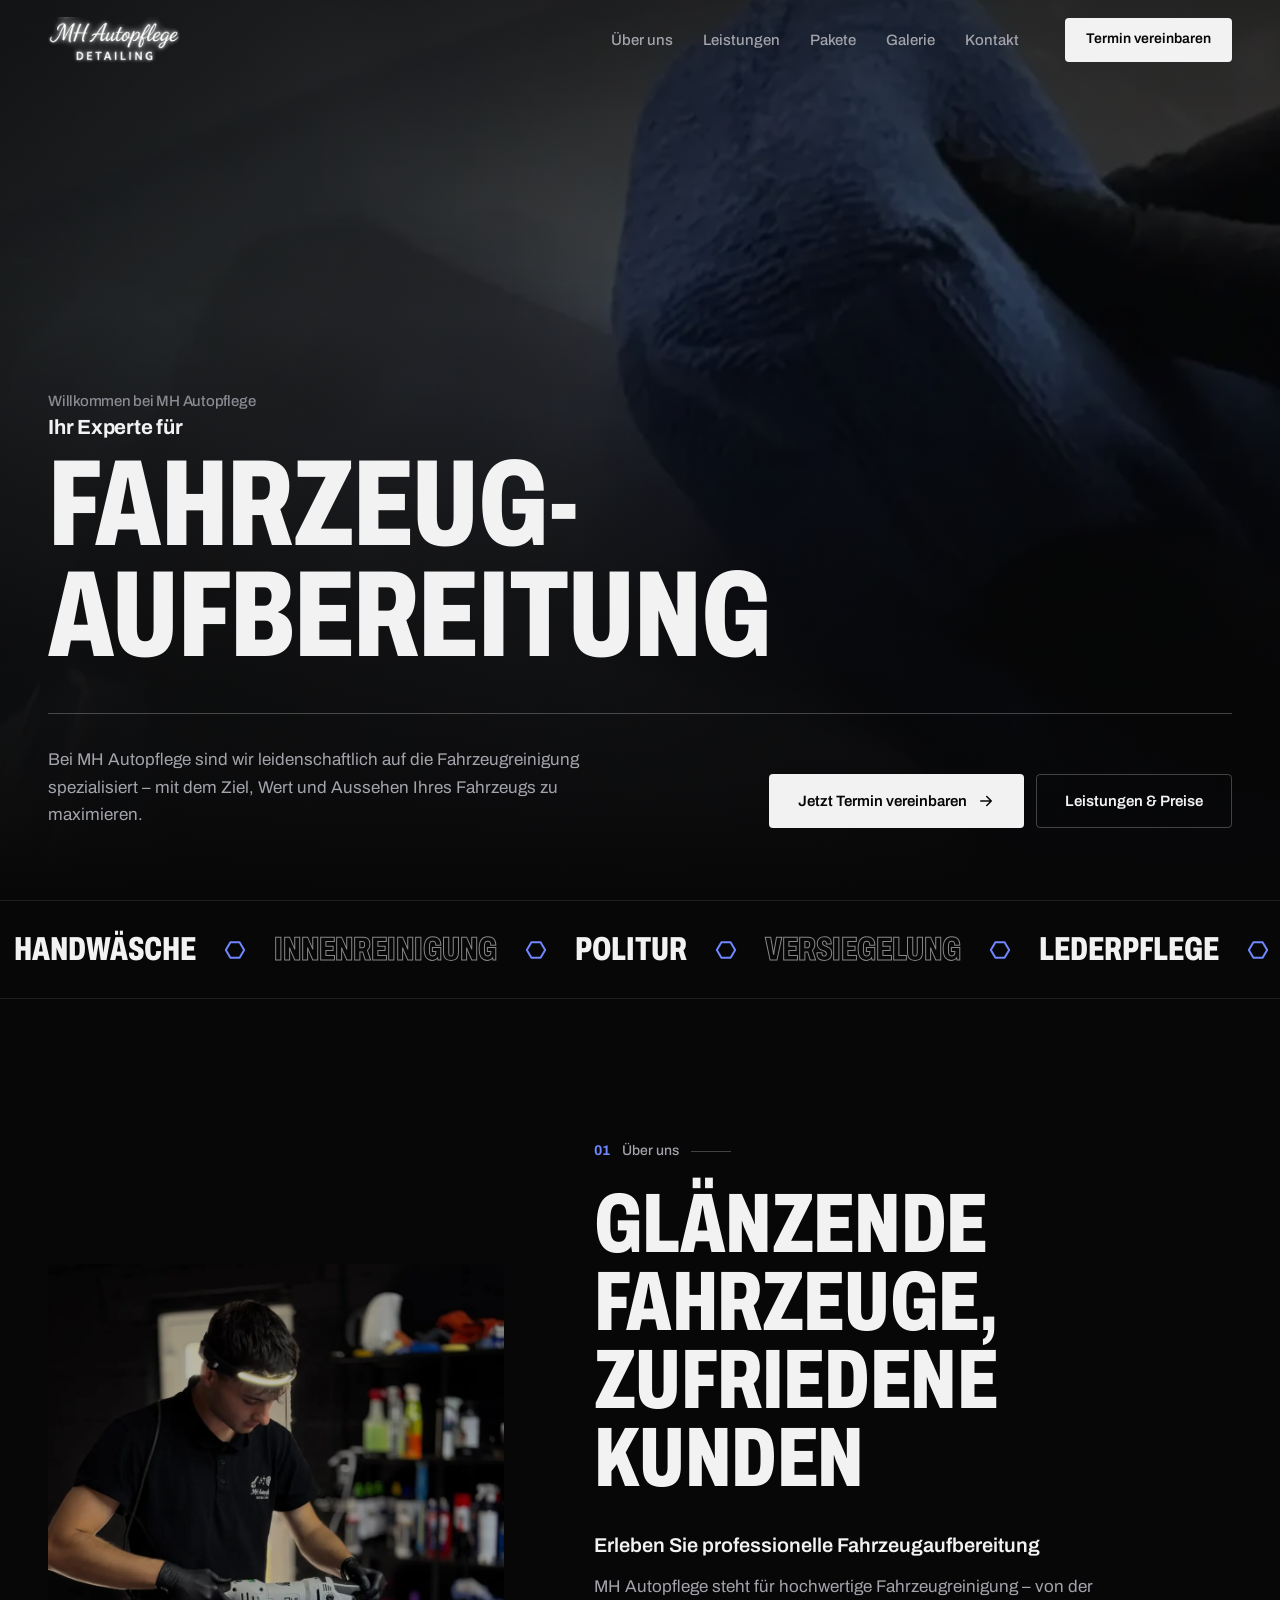
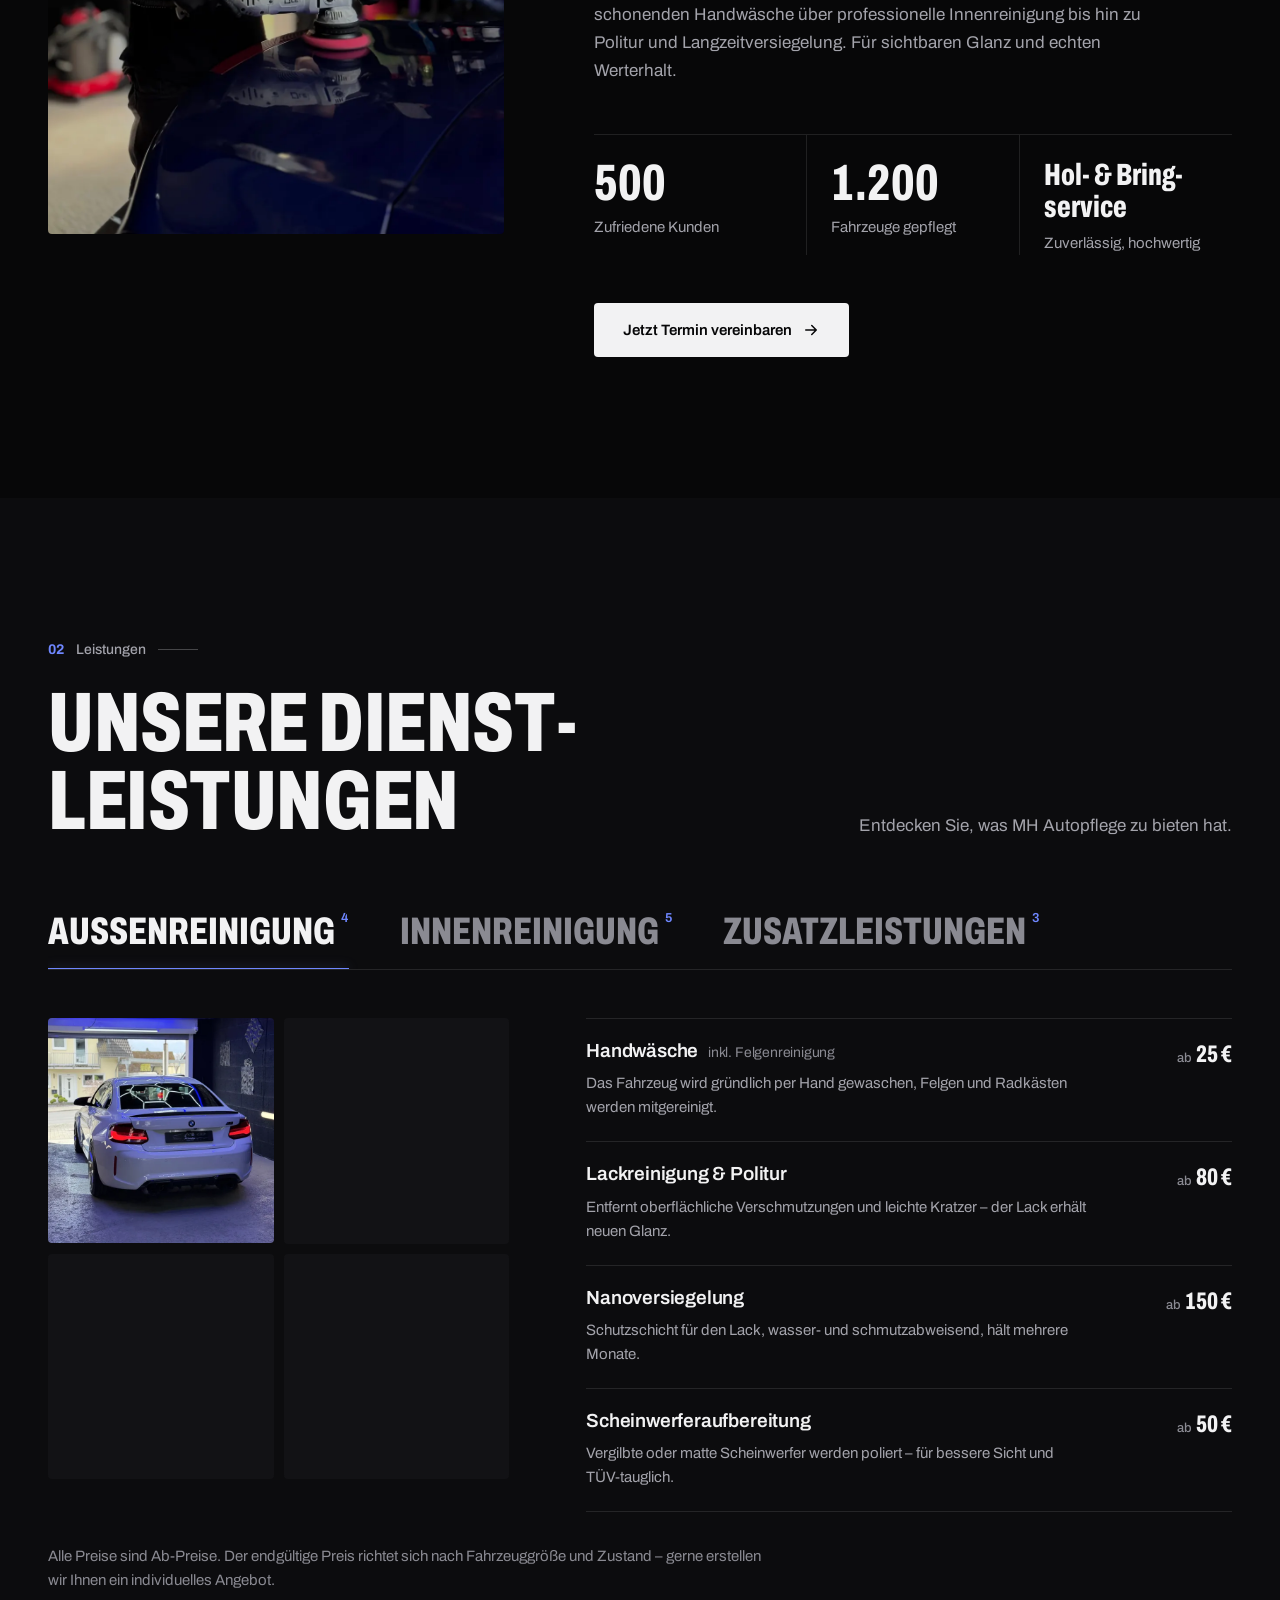
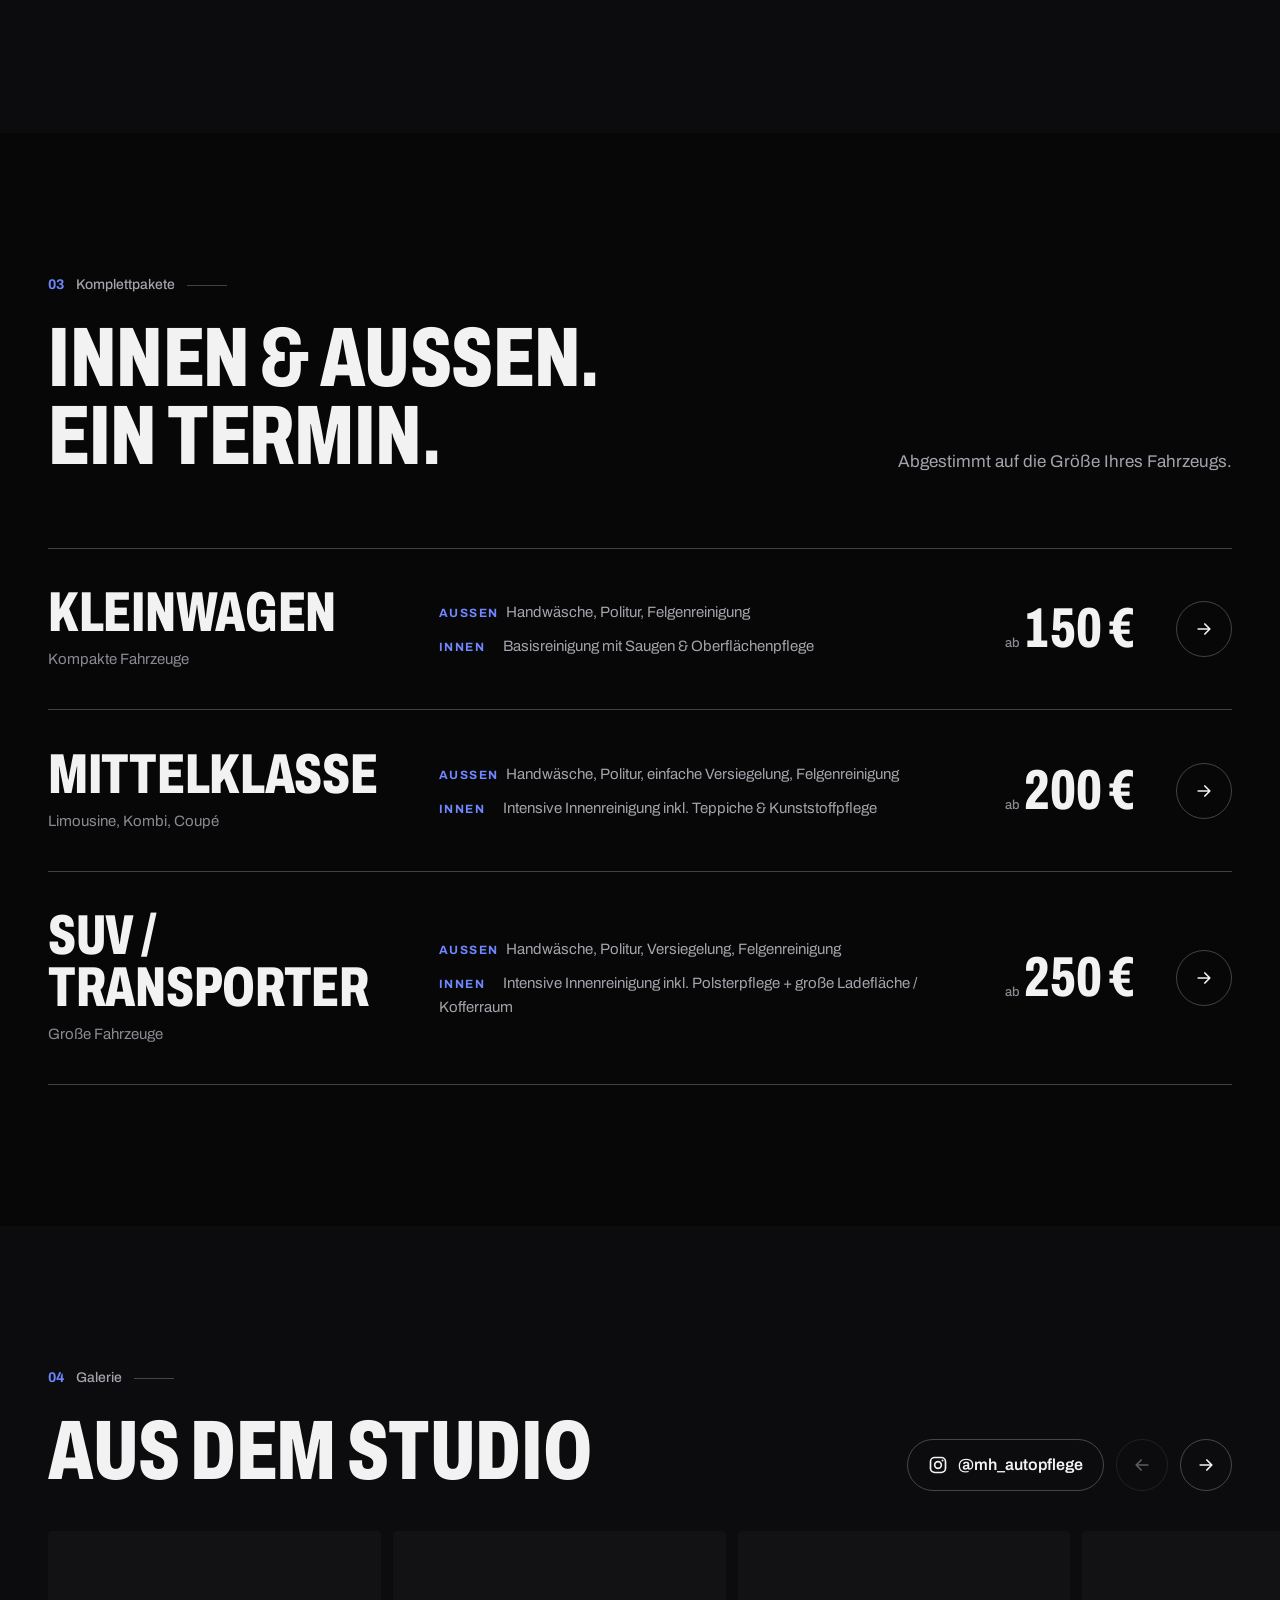
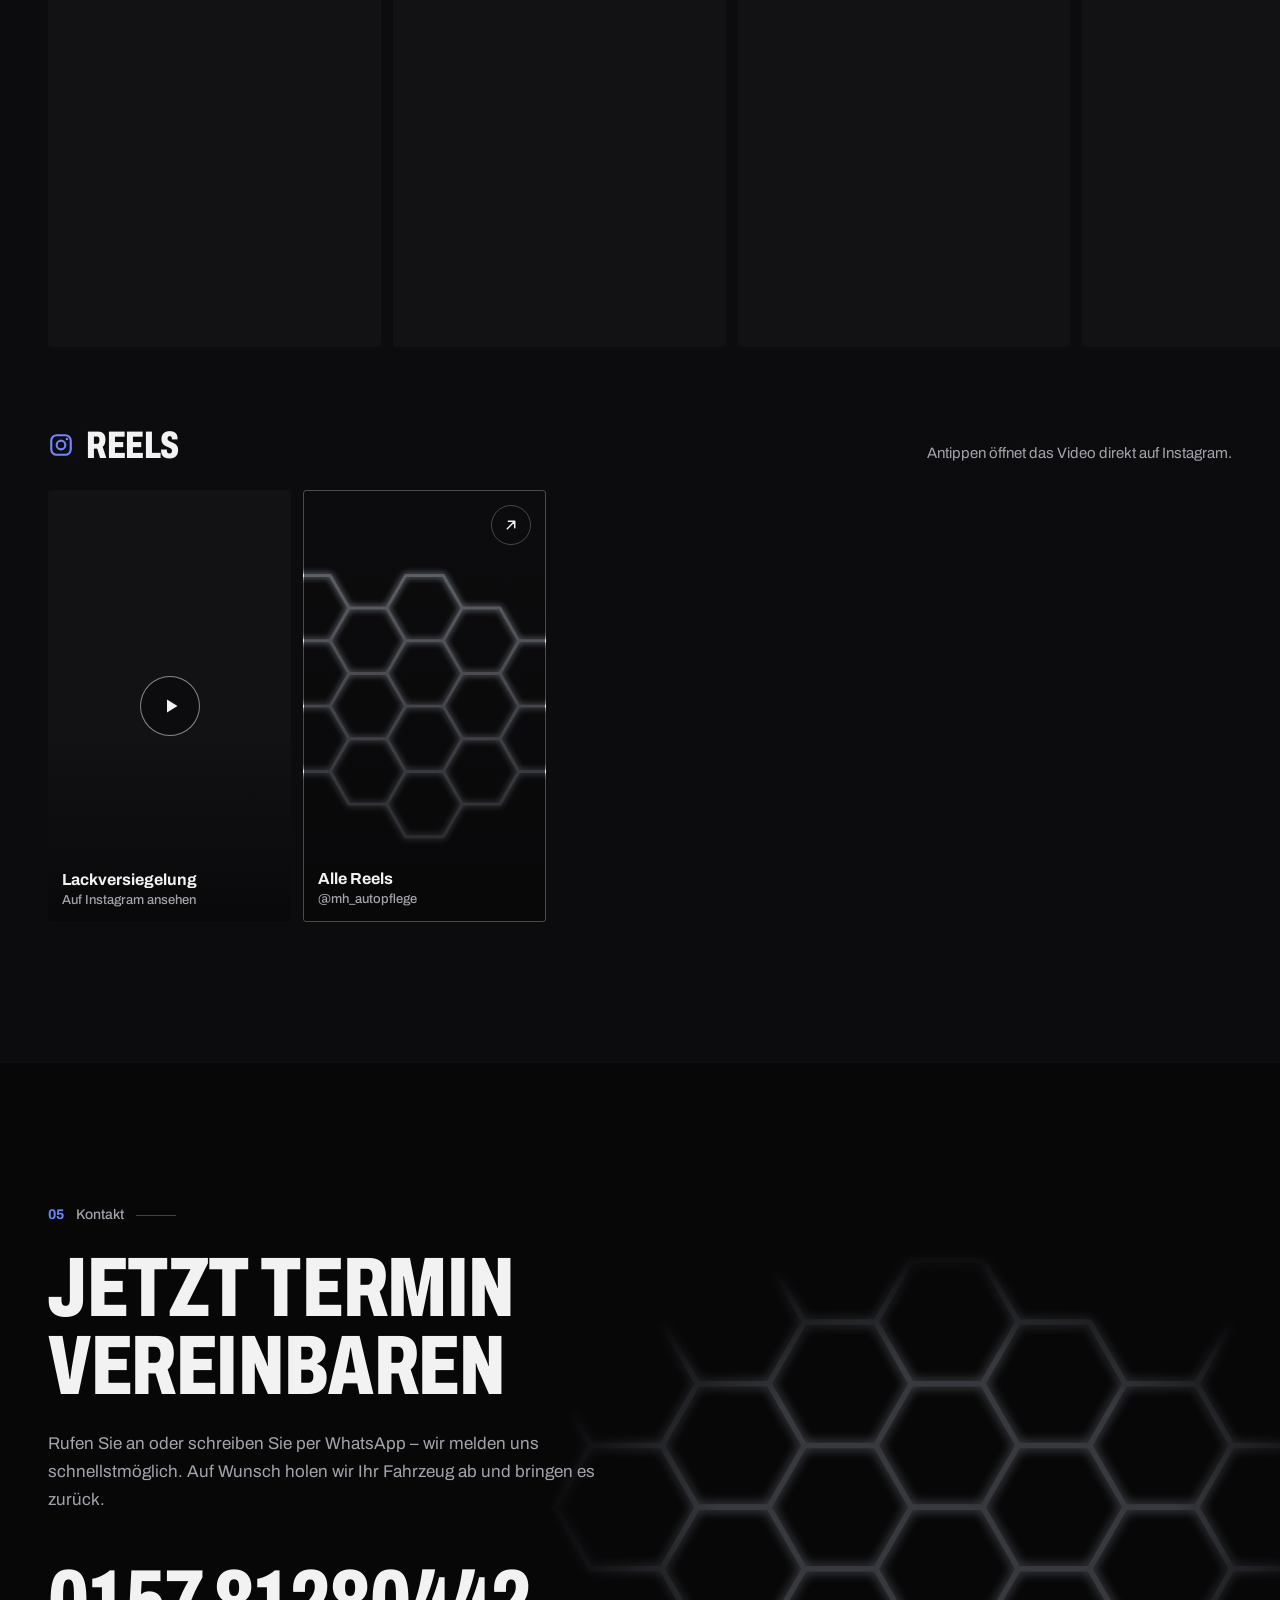
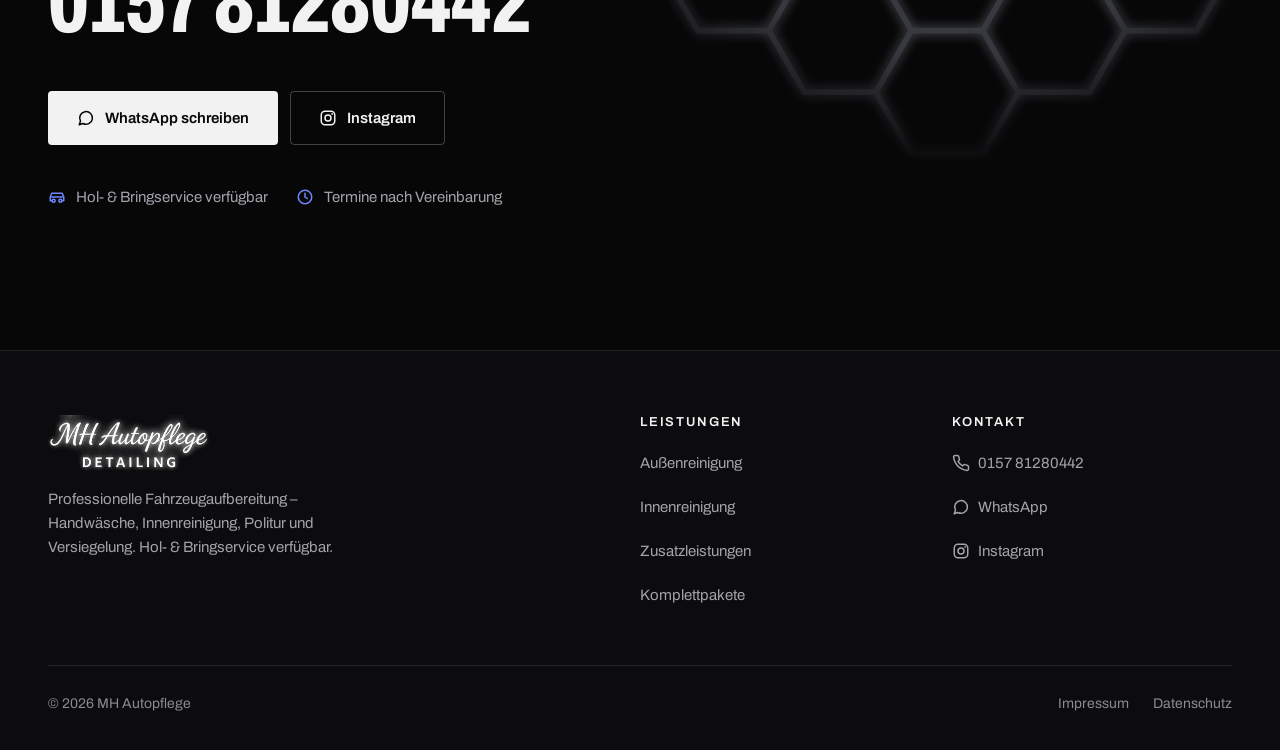
==== index.html @ 02bb74a0 "Galerie: Reel-Kacheln mit Direktlink zu Instagram Kacheln mit Vorschaubild und Play-Symbol verlinken" ====
<!doctype html>
<html lang="de">
<head>
  <meta charset="utf-8">
  <meta name="viewport" content="width=device-width, initial-scale=1, viewport-fit=cover">
  <meta http-equiv="Content-Security-Policy" content="default-src 'self'; img-src 'self' data:; media-src 'self'; font-src 'self'; style-src 'self'; script-src 'self'; object-src 'none'; base-uri 'self'; form-action 'self'">
  <meta name="referrer" content="strict-origin-when-cross-origin">
  <title>MH Autopflege – Fahrzeugaufbereitung &amp; Detailing</title>
  <meta name="description" content="MH Autopflege: professionelle Fahrzeugaufbereitung – Handwäsche, Innenreinigung, Politur, Versiegelung. Hol- &amp; Bringservice verfügbar. Termin per Telefon oder WhatsApp: 0157 81280442.">
  <meta name="theme-color" content="#070708">
  <meta property="og:type" content="website">
  <meta property="og:title" content="MH Autopflege – Fahrzeugaufbereitung &amp; Detailing">
  <meta property="og:description" content="Handwäsche • Innenreinigung • Politur • Versiegelung. Hol- &amp; Bringservice verfügbar.">
  <link rel="icon" href="assets/img/favicon.svg" type="image/svg+xml">
  <link rel="preload" href="assets/fonts/archivo-latin-wdth-normal.woff2" as="font" type="font/woff2" crossorigin>
  <link rel="stylesheet" href="assets/css/style.css?v=dev">
  <script src="assets/js/main.js?v=dev" defer></script>
</head>
<body>
  <a class="skip-link" href="#main">Zum Inhalt springen</a>

  <!-- Icons (einmal definiert, per <use> eingebunden) -->
  <svg width="0" height="0" class="visually-hidden" aria-hidden="true" focusable="false">
    <symbol id="i-arrow" viewBox="0 0 24 24"><path d="M5 12h14M13 6l6 6-6 6" fill="none" stroke="currentColor" stroke-width="2" stroke-linecap="round" stroke-linejoin="round"/></symbol>
    <symbol id="i-arrow-left" viewBox="0 0 24 24"><path d="M19 12H5M11 6l-6 6 6 6" fill="none" stroke="currentColor" stroke-width="2" stroke-linecap="round" stroke-linejoin="round"/></symbol>
    <symbol id="i-phone" viewBox="0 0 24 24"><path d="M22 16.9v3a2 2 0 0 1-2.2 2 19.8 19.8 0 0 1-8.6-3.1 19.5 19.5 0 0 1-6-6A19.8 19.8 0 0 1 2.1 4.2 2 2 0 0 1 4.1 2h3a2 2 0 0 1 2 1.7c.1 1 .4 1.9.7 2.8a2 2 0 0 1-.5 2.1L8 9.9a16 16 0 0 0 6 6l1.3-1.3a2 2 0 0 1 2.1-.4c.9.3 1.8.6 2.8.7a2 2 0 0 1 1.7 2z" fill="none" stroke="currentColor" stroke-width="2" stroke-linecap="round" stroke-linejoin="round"/></symbol>
    <symbol id="i-wa" viewBox="0 0 24 24"><path d="M3 21l1.65-4.95A8.5 8.5 0 1 1 7.95 19.35z" fill="none" stroke="currentColor" stroke-width="2" stroke-linecap="round" stroke-linejoin="round"/></symbol>
    <symbol id="i-ig" viewBox="0 0 24 24"><g fill="none" stroke="currentColor" stroke-width="2"><rect x="3" y="3" width="18" height="18" rx="5"/><circle cx="12" cy="12" r="4"/></g><circle cx="17.5" cy="6.5" r="1.2" fill="currentColor"/></symbol>
    <symbol id="i-play" viewBox="0 0 24 24"><path d="M8 5.5v13l10.5-6.5z" fill="currentColor"/></symbol>
    <symbol id="i-hex" viewBox="0 0 24 24"><path d="M7 3.5h10l5 8.5-5 8.5H7L2 12z" fill="none" stroke="currentColor" stroke-width="2.2" stroke-linejoin="round"/></symbol>
    <symbol id="i-car" viewBox="0 0 24 24"><g fill="none" stroke="currentColor" stroke-width="2" stroke-linecap="round" stroke-linejoin="round"><path d="M5 17H3v-5l2-5h14l2 5v5h-2"/><path d="M5 12h14"/><circle cx="7.5" cy="17" r="2"/><circle cx="16.5" cy="17" r="2"/></g></symbol>
    <symbol id="i-clock" viewBox="0 0 24 24"><g fill="none" stroke="currentColor" stroke-width="2" stroke-linecap="round"><circle cx="12" cy="12" r="9"/><path d="M12 7v5l3 2"/></g></symbol>
  </svg>

  <header class="site-header">
    <div class="container site-header__inner">
      <a class="brand" href="#top" aria-label="MH Autopflege Detailing – zum Seitenanfang">
        <img src="assets/img/brand/logo-schrift.webp" width="640" height="223" alt="MH Autopflege Detailing">
      </a>

      <button class="nav-toggle" type="button" aria-expanded="false" aria-controls="site-nav">
        <span class="nav-toggle__icon" aria-hidden="true"></span>
        <span class="nav-toggle__label">Menü</span>
      </button>

      <nav class="nav" id="site-nav" aria-label="Hauptnavigation">
        <ul class="nav__list">
          <li><a class="nav__link" href="#ueber">Über uns</a></li>
          <li><a class="nav__link" href="#leistungen">Leistungen</a></li>
          <li><a class="nav__link" href="#pakete">Pakete</a></li>
          <li><a class="nav__link" href="#galerie">Galerie</a></li>
          <li><a class="nav__link" href="#kontakt">Kontakt</a></li>
        </ul>
        <a class="btn btn--primary btn--sm" href="#kontakt">Termin vereinbaren</a>
      </nav>
    </div>
  </header>

  <main id="main">

    <!-- Hero: Hintergrundvideo (Desktop hero.mp4, Handy hero-mobile.mp4), Standbild hero-poster.webp -->
    <section class="hero" id="top">
      <div class="hero__media" aria-hidden="true">
        <img src="assets/videos/hero-poster.webp" width="1080" height="1920" alt="" fetchpriority="high">
        <video class="hero__video" muted loop playsinline preload="none"
               data-hero-video data-src="assets/videos/hero.mp4" data-src-mobile="assets/videos/hero-mobile.mp4"></video>
      </div>

      <div class="container">
        <h1 class="hero__title">
          <span class="hero__kicker"><span class="hero__welcome">Willkommen bei MH Autopflege</span><b>Ihr Experte für</b></span>
          <span class="hero__big">
            <span class="hero__line"><span>Fahrzeug-</span></span>
            <span class="hero__line"><span>aufbereitung</span></span>
          </span>
        </h1>
        <div class="hero__row">
          <p class="hero__text">Bei MH Autopflege sind wir leidenschaftlich auf die Fahrzeugreinigung spezialisiert – mit dem Ziel, Wert und Aussehen Ihres Fahrzeugs zu maximieren.</p>
          <div class="hero__actions">
            <a class="btn btn--primary" href="#kontakt">Jetzt Termin vereinbaren <svg class="arrow" aria-hidden="true"><use href="#i-arrow"/></svg></a>
            <a class="btn btn--outline" href="#leistungen">Leistungen &amp; Preise</a>
          </div>
        </div>
      </div>
    </section>

    <!-- Laufband -->
    <div class="marquee" aria-hidden="true">
      <div class="marquee__track">
        <div class="marquee__group">
          <span class="marquee__item">Handwäsche <svg><use href="#i-hex"/></svg></span>
          <span class="marquee__item">Innenreinigung <svg><use href="#i-hex"/></svg></span>
          <span class="marquee__item">Politur <svg><use href="#i-hex"/></svg></span>
          <span class="marquee__item">Versiegelung <svg><use href="#i-hex"/></svg></span>
          <span class="marquee__item">Lederpflege <svg><use href="#i-hex"/></svg></span>
          <span class="marquee__item">Hol- &amp; Bringservice <svg><use href="#i-hex"/></svg></span>
        </div>
        <div class="marquee__group">
          <span class="marquee__item">Handwäsche <svg><use href="#i-hex"/></svg></span>
          <span class="marquee__item">Innenreinigung <svg><use href="#i-hex"/></svg></span>
          <span class="marquee__item">Politur <svg><use href="#i-hex"/></svg></span>
          <span class="marquee__item">Versiegelung <svg><use href="#i-hex"/></svg></span>
          <span class="marquee__item">Lederpflege <svg><use href="#i-hex"/></svg></span>
          <span class="marquee__item">Hol- &amp; Bringservice <svg><use href="#i-hex"/></svg></span>
        </div>
      </div>
    </div>

    <!-- 01 Über uns -->
    <section class="section" id="ueber">
      <div class="container about">
        <div class="about__media media">
          <img src="assets/img/about.webp" width="1040" height="1300" loading="lazy" decoding="async"
               alt="Lackpolitur mit Exzenter-Poliermaschine an einem dunkelblauen Fahrzeug">
        </div>
        <div>
          <p class="idx"><b>01</b> Über uns</p>
          <h2 class="display display-lg">Glänzende Fahrzeuge, zufriedene Kunden</h2>
          <p class="about__sub">Erleben Sie professionelle Fahrzeugaufbereitung</p>
          <p class="lead">MH Autopflege steht für hochwertige Fahrzeugreinigung – von der schonenden Handwäsche über professionelle Innenreinigung bis hin zu Politur und Langzeitversiegelung. Für sichtbaren Glanz und echten Werterhalt.</p>
          <ul class="about__stats">
            <li class="about__stat"><strong>500</strong><span>Zufriedene Kunden</span></li>
            <li class="about__stat"><strong>1.200</strong><span>Fahrzeuge gepflegt</span></li>
            <li class="about__stat about__stat--text"><strong>Hol- &amp; Bring&shy;service</strong><span>Zuverlässig, hochwertig</span></li>
          </ul>
          <a class="btn btn--primary" href="#kontakt">Jetzt Termin vereinbaren <svg class="arrow" aria-hidden="true"><use href="#i-arrow"/></svg></a>
        </div>
      </div>
    </section>

    <!-- 02 Leistungen (Tabs; ohne JavaScript werden alle Bereiche untereinander gezeigt) -->
    <section class="section section--alt" id="leistungen">
      <div class="container">
        <header class="head">
          <p class="idx"><b>02</b> Leistungen</p>
          <h2 class="display display-lg">Unsere Dienst&shy;leistungen</h2>
          <p class="lead">Entdecken Sie, was MH Autopflege zu bieten hat.</p>
        </header>

        <div class="tabs" role="tablist" aria-label="Leistungsbereiche" hidden>
          <button class="tab" type="button" role="tab" id="tab-aussen" aria-controls="aussen" aria-selected="true"><span>Außen<span class="tab__rest">reinigung</span></span><sup>4</sup></button>
          <button class="tab" type="button" role="tab" id="tab-innen" aria-controls="innen" aria-selected="false" tabindex="-1"><span>Innen<span class="tab__rest">reinigung</span></span><sup>5</sup></button>
          <button class="tab" type="button" role="tab" id="tab-zusatz" aria-controls="zusatz" aria-selected="false" tabindex="-1"><span>Zusatz<span class="tab__rest">leistungen</span></span><sup>3</sup></button>
        </div>

        <div class="panel" id="aussen" role="tabpanel" aria-labelledby="tab-aussen" data-anchor>
          <div class="mosaic">
            <div class="media"><img src="assets/img/leistungen/aussen-1.webp" width="640" height="640" loading="lazy" decoding="async" alt="Frisch gewaschener weißer BMW von hinten unter Hexagon-Beleuchtung"></div>
            <div class="media"><img src="assets/img/leistungen/aussen-2.webp" width="640" height="640" loading="lazy" decoding="async" alt="Lackpolitur mit Exzenter-Poliermaschine"></div>
            <div class="media"><img src="assets/img/leistungen/aussen-3.webp" width="640" height="640" loading="lazy" decoding="async" alt="Lack wird nach der Versiegelung mit Mikrofasertuch abgenommen"></div>
            <div class="media"><img src="assets/img/leistungen/aussen-4.webp" width="640" height="640" loading="lazy" decoding="async" alt="Scheinwerfer eines Lexus wird mit Mikrofasertuch bearbeitet"></div>
          </div>
          <div>
            <h3 class="panel__title display display-md">Außenreinigung</h3>
            <ul class="price-list">
              <li class="price-item">
                <h4 class="price-item__name">Handwäsche <span class="price-item__note">inkl. Felgenreinigung</span></h4>
                <p class="price-item__price"><small>ab</small>25&nbsp;€</p>
                <p class="price-item__desc">Das Fahrzeug wird gründlich per Hand gewaschen, Felgen und Radkästen werden mitgereinigt.</p>
              </li>
              <li class="price-item">
                <h4 class="price-item__name">Lackreinigung &amp; Politur</h4>
                <p class="price-item__price"><small>ab</small>80&nbsp;€</p>
                <p class="price-item__desc">Entfernt oberflächliche Verschmutzungen und leichte Kratzer – der Lack erhält neuen Glanz.</p>
              </li>
              <li class="price-item">
                <h4 class="price-item__name">Nanoversiegelung</h4>
                <p class="price-item__price"><small>ab</small>150&nbsp;€</p>
                <p class="price-item__desc">Schutzschicht für den Lack, wasser- und schmutzabweisend, hält mehrere Monate.</p>
              </li>
              <li class="price-item">
                <h4 class="price-item__name">Scheinwerferaufbereitung</h4>
                <p class="price-item__price"><small>ab</small>50&nbsp;€</p>
                <p class="price-item__desc">Vergilbte oder matte Scheinwerfer werden poliert – für bessere Sicht und TÜV-tauglich.</p>
              </li>
            </ul>
          </div>
        </div>

        <div class="panel" id="innen" role="tabpanel" aria-labelledby="tab-innen" data-anchor>
          <div class="mosaic mosaic--portrait">
            <div class="media"><img src="assets/img/leistungen/innen-1.webp" width="640" height="800" loading="lazy" decoding="async" alt="Reinigung der Innenraumverkleidung mit Applikator-Pad"></div>
            <div class="media"><img src="assets/img/leistungen/innen-2.webp" width="640" height="800" loading="lazy" decoding="async" alt="Pflege eines hellen Ledersitzes mit Applikator-Pad"></div>
          </div>
          <div>
            <h3 class="panel__title display display-md">Innenreinigung</h3>
            <ul class="price-list">
              <li class="price-item">
                <h4 class="price-item__name">Basis-Innenreinigung</h4>
                <p class="price-item__price"><small>ab</small>40&nbsp;€</p>
                <p class="price-item__desc">Saugen von Sitzen, Teppichen und Kofferraum sowie Abwischen der Oberflächen.</p>
              </li>
              <li class="price-item">
                <h4 class="price-item__name">Intensive Innenreinigung</h4>
                <p class="price-item__price"><small>ab</small>100&nbsp;€</p>
                <p class="price-item__desc">Zusätzlich Tiefenreinigung von Kunststoffteilen, Einstiegsleisten und Zwischenräumen.</p>
              </li>
              <li class="price-item">
                <h4 class="price-item__name">Polsterreinigung <span class="price-item__note">Stoff</span></h4>
                <p class="price-item__price"><small>ab</small>50&nbsp;€</p>
                <p class="price-item__desc">Tiefenreinigung von Sitzen und Teppichen, entfernt Flecken und Gerüche.</p>
              </li>
              <li class="price-item">
                <h4 class="price-item__name">Lederpflege</h4>
                <p class="price-item__price"><small>ab</small>80&nbsp;€</p>
                <p class="price-item__desc">Reinigung und Pflege von Ledersitzen mit speziellen Produkten, verhindert Risse.</p>
              </li>
              <li class="price-item">
                <h4 class="price-item__name">Geruchsentfernung <span class="price-item__note">z.&nbsp;B. Ozonbehandlung</span></h4>
                <p class="price-item__price"><small>ab</small>50&nbsp;€</p>
                <p class="price-item__desc">Neutralisiert unangenehme Gerüche wie Nikotin oder Tiergeruch.</p>
              </li>
            </ul>
          </div>
        </div>

        <div class="panel" id="zusatz" role="tabpanel" aria-labelledby="tab-zusatz" data-anchor>
          <div class="mosaic mosaic--single">
            <div class="media"><img src="assets/img/leistungen/zusatz-1.webp" width="800" height="1000" loading="lazy" decoding="async" alt="Weißer BMW M2 nach der Aufbereitung im Studio"></div>
          </div>
          <div>
            <h3 class="panel__title display display-md">Zusatzleistungen</h3>
            <ul class="price-list">
              <li class="price-item">
                <h4 class="price-item__name">Motorreinigung</h4>
                <p class="price-item__price"><small>ab</small>50&nbsp;€</p>
                <p class="price-item__desc">Schmutz und Ölreste im Motorraum werden schonend entfernt.</p>
              </li>
              <li class="price-item">
                <h4 class="price-item__name">Felgenversiegelung</h4>
                <p class="price-item__price"><small>ab</small>40&nbsp;€</p>
                <p class="price-item__desc">Schutzschicht gegen Bremsstaub, leichteres Reinigen.</p>
              </li>
              <li class="price-item">
                <h4 class="price-item__name">Cabrio-Verdeckpflege</h4>
                <p class="price-item__price"><small>ab</small>60&nbsp;€</p>
                <p class="price-item__desc">Reinigung und Imprägnierung des Verdecks, schützt vor Wasser und Schimmel.</p>
              </li>
            </ul>
          </div>
        </div>

        <p class="price-note">Alle Preise sind Ab-Preise. Der endgültige Preis richtet sich nach Fahrzeuggröße und Zustand – gerne erstellen wir Ihnen ein individuelles Angebot.</p>
      </div>
    </section>

    <!-- 03 Komplettpakete -->
    <section class="section" id="pakete">
      <div class="container">
        <header class="head">
          <p class="idx"><b>03</b> Komplettpakete</p>
          <h2 class="display display-lg">Innen &amp; außen. Ein Termin.</h2>
          <p class="lead">Abgestimmt auf die Größe Ihres Fahrzeugs.</p>
        </header>

        <ul class="pkgs">
          <li class="pkg">
            <div class="pkg__head">
              <h3 class="pkg__name display">Kleinwagen</h3>
              <p class="pkg__for">Kompakte Fahrzeuge</p>
            </div>
            <div class="pkg__incl">
              <p><b>Außen</b>Handwäsche, Politur, Felgenreinigung</p>
              <p><b>Innen</b>Basisreinigung mit Saugen &amp; Oberflächenpflege</p>
            </div>
            <p class="pkg__price"><small>ab</small>150&nbsp;€</p>
            <a class="pkg__cta" href="#kontakt" aria-label="Paket Kleinwagen anfragen"><svg aria-hidden="true"><use href="#i-arrow"/></svg></a>
          </li>
          <li class="pkg">
            <div class="pkg__head">
              <h3 class="pkg__name display">Mittelklasse</h3>
              <p class="pkg__for">Limousine, Kombi, Coupé</p>
            </div>
            <div class="pkg__incl">
              <p><b>Außen</b>Handwäsche, Politur, einfache Versiegelung, Felgenreinigung</p>
              <p><b>Innen</b>Intensive Innenreinigung inkl. Teppiche &amp; Kunststoffpflege</p>
            </div>
            <p class="pkg__price"><small>ab</small>200&nbsp;€</p>
            <a class="pkg__cta" href="#kontakt" aria-label="Paket Mittelklasse anfragen"><svg aria-hidden="true"><use href="#i-arrow"/></svg></a>
          </li>
          <li class="pkg">
            <div class="pkg__head">
              <h3 class="pkg__name display">SUV / Transporter</h3>
              <p class="pkg__for">Große Fahrzeuge</p>
            </div>
            <div class="pkg__incl">
              <p><b>Außen</b>Handwäsche, Politur, Versiegelung, Felgenreinigung</p>
              <p><b>Innen</b>Intensive Innenreinigung inkl. Polsterpflege + große Ladefläche / Kofferraum</p>
            </div>
            <p class="pkg__price"><small>ab</small>250&nbsp;€</p>
            <a class="pkg__cta" href="#kontakt" aria-label="Paket SUV / Transporter anfragen"><svg aria-hidden="true"><use href="#i-arrow"/></svg></a>
          </li>
        </ul>
      </div>
    </section>

    <!-- 04 Galerie -->
    <section class="section section--alt" id="galerie">
      <div class="container gallery-head">
        <div>
          <p class="idx"><b>04</b> Galerie</p>
          <h2 class="display display-lg">Aus dem Studio</h2>
        </div>
        <div class="gallery-head__actions">
          <a class="link-ig" href="https://www.instagram.com/mh_autopflege" target="_blank" rel="noopener noreferrer"><svg aria-hidden="true"><use href="#i-ig"/></svg>@mh_autopflege</a>
          <button class="gal-btn" type="button" data-gal="-1" aria-label="Vorherige Bilder" hidden><svg aria-hidden="true"><use href="#i-arrow-left"/></svg></button>
          <button class="gal-btn" type="button" data-gal="1" aria-label="Nächste Bilder" hidden><svg aria-hidden="true"><use href="#i-arrow"/></svg></button>
        </div>
      </div>
      <div class="gallery" tabindex="0" aria-label="Bildergalerie, horizontal scrollbar">
        <div class="media"><img src="assets/img/galerie/01.webp" width="720" height="900" loading="lazy" decoding="async" alt="Weißer BMW M2 unter der Hexagon-Beleuchtung im Studio"></div>
        <div class="media"><img src="assets/img/galerie/02.webp" width="720" height="900" loading="lazy" decoding="async" alt="Lackpolitur an einem dunkelblauen Fahrzeug"></div>
        <div class="media"><img src="assets/img/galerie/03.webp" width="720" height="900" loading="lazy" decoding="async" alt="Innenraumpflege an einem Lexus"></div>
        <div class="media"><img src="assets/img/galerie/04.webp" width="720" height="900" loading="lazy" decoding="async" alt="Weißer BMW von hinten nach der Handwäsche"></div>
        <div class="media"><img src="assets/img/galerie/05.webp" width="720" height="900" loading="lazy" decoding="async" alt="Scheinwerferaufbereitung an einem blauen Lexus"></div>
        <div class="media"><img src="assets/img/galerie/06.webp" width="720" height="900" loading="lazy" decoding="async" alt="Lederpflege an einem hellen Sitz"></div>
        <div class="media"><img src="assets/img/galerie/07.webp" width="720" height="900" loading="lazy" decoding="async" alt="Lack wird nach der Versiegelung abgenommen"></div>
        <div class="media"><img src="assets/img/galerie/08.webp" width="720" height="900" loading="lazy" decoding="async" alt="Nahaufnahme der Poliermaschine auf dem Lack"></div>
        <div class="media"><img src="assets/img/galerie/09.webp" width="720" height="900" loading="lazy" decoding="async" alt="Fahrzeugaufbereiter mit Poliermaschine vor einem Lexus"></div>
      </div>

      <!-- Reels: reine Links zu Instagram (keine Einbettung, keine Meta-Skripte).
           Neues Reel: <li> kopieren, href = Reel-Link, Vorschaubild unter assets/img/reels/ (9:16, 540x960). -->
      <div class="container reels-head">
        <h3 class="reels-head__title"><svg aria-hidden="true"><use href="#i-ig"/></svg>Reels</h3>
        <p>Antippen öffnet das Video direkt auf Instagram.</p>
      </div>
      <ul class="reels">
        <li>
          <a class="reel" href="https://www.instagram.com/mh_autopflege/reels/" target="_blank" rel="noopener noreferrer">
            <img src="assets/img/reels/reel-1.webp" width="540" height="960" loading="lazy" decoding="async" alt="">
            <span class="reel__play" aria-hidden="true"><svg><use href="#i-play"/></svg></span>
            <span class="reel__meta">Lackversiegelung <small>Auf Instagram ansehen</small></span>
          </a>
        </li>
        <li>
          <a class="reel reel--all" href="https://www.instagram.com/mh_autopflege/reels/" target="_blank" rel="noopener noreferrer">
            <img class="reel__logo" src="assets/img/brand/logo.webp" width="720" height="506" loading="lazy" decoding="async" alt="">
            <span class="reel__meta">Alle Reels <small>@mh_autopflege</small></span>
            <span class="reel__arrow" aria-hidden="true"><svg><use href="#i-arrow"/></svg></span>
          </a>
        </li>
      </ul>
    </section>

    <!-- 05 Kontakt — TODO: E-Mail und Adresse ergänzen, sobald bekannt (siehe DOKU.md) -->
    <section class="section contact-section" id="kontakt">
      <div class="container contact">
        <div>
          <p class="idx"><b>05</b> Kontakt</p>
          <h2 class="display display-lg">Jetzt Termin vereinbaren</h2>
          <p class="lead">Rufen Sie an oder schreiben Sie per WhatsApp – wir melden uns schnellstmöglich. Auf Wunsch holen wir Ihr Fahrzeug ab und bringen es zurück.</p>
          <a class="contact__phone" href="tel:+4915781280442">0157 81280442</a>
          <div class="contact__actions">
            <a class="btn btn--primary" href="https://wa.me/4915781280442?text=Hallo%20MH%20Autopflege%2C%20ich%20m%C3%B6chte%20gerne%20einen%20Termin%20vereinbaren." target="_blank" rel="noopener noreferrer"><svg aria-hidden="true"><use href="#i-wa"/></svg> WhatsApp schreiben</a>
            <a class="btn btn--outline" href="https://www.instagram.com/mh_autopflege" target="_blank" rel="noopener noreferrer"><svg aria-hidden="true"><use href="#i-ig"/></svg> Instagram</a>
          </div>
          <ul class="contact__facts">
            <li><svg aria-hidden="true"><use href="#i-car"/></svg>Hol- &amp; Bringservice verfügbar</li>
            <li><svg aria-hidden="true"><use href="#i-clock"/></svg>Termine nach Vereinbarung</li>
          </ul>
        </div>
        <img class="contact__logo" src="assets/img/brand/logo.webp" width="720" height="506" loading="lazy" decoding="async" alt="Logo MH Autopflege Detailing">
      </div>
    </section>

  </main>

  <footer class="site-footer">
    <div class="container">
      <div class="footer-grid">
        <div class="footer-brand">
          <img src="assets/img/brand/logo-schrift.webp" width="640" height="223" loading="lazy" alt="MH Autopflege Detailing">
          <p>Professionelle Fahrzeugaufbereitung – Handwäsche, Innenreinigung, Politur und Versiegelung. Hol- &amp; Bringservice verfügbar.</p>
        </div>
        <nav class="footer-col" aria-label="Leistungen">
          <h2>Leistungen</h2>
          <a href="#aussen">Außenreinigung</a>
          <a href="#innen">Innenreinigung</a>
          <a href="#zusatz">Zusatzleistungen</a>
          <a href="#pakete">Komplettpakete</a>
        </nav>
        <div class="footer-col">
          <h2>Kontakt</h2>
          <a href="tel:+4915781280442"><svg aria-hidden="true"><use href="#i-phone"/></svg>0157 81280442</a>
          <a href="https://wa.me/4915781280442" target="_blank" rel="noopener noreferrer"><svg aria-hidden="true"><use href="#i-wa"/></svg>WhatsApp</a>
          <a href="https://www.instagram.com/mh_autopflege" target="_blank" rel="noopener noreferrer"><svg aria-hidden="true"><use href="#i-ig"/></svg>Instagram</a>
        </div>
      </div>
      <div class="site-footer__bottom">
        <p>© <span data-year>2026</span> MH Autopflege</p>
        <nav class="footer-legal" aria-label="Rechtliches">
          <a href="impressum.html">Impressum</a>
          <a href="datenschutz.html">Datenschutz</a>
        </nav>
      </div>
    </div>
  </footer>

  <!-- Handy: feste Aktionsleiste (erscheint nach dem Hero) -->
  <div class="mobilebar" data-mobilebar>
    <a class="mobilebar__btn" href="tel:+4915781280442"><svg aria-hidden="true"><use href="#i-phone"/></svg>Anrufen</a>
    <a class="mobilebar__btn mobilebar__btn--primary" href="https://wa.me/4915781280442?text=Hallo%20MH%20Autopflege%2C%20ich%20m%C3%B6chte%20gerne%20einen%20Termin%20vereinbaren." target="_blank" rel="noopener noreferrer"><svg aria-hidden="true"><use href="#i-wa"/></svg>WhatsApp</a>
  </div>
</body>
</html>
---- assets/css/style.css ----
/* ==========================================================================
   MH Autopflege – Stylesheet
   Tokens in :root. Akzent = LED-Blau des Studios, Motiv = Hexagon-Licht.
   ========================================================================== */

/* ---------- Schrift (lokal, DSGVO-konform) ----------
   Archivo Variable: wght 100–900, wdth 62–125 %. Display = schmal + Versalien. */
@font-face {
  font-family: "Archivo";
  font-style: normal;
  font-display: swap;
  font-weight: 100 900;
  font-stretch: 62% 125%;
  src: url("../fonts/archivo-latin-wdth-normal.woff2") format("woff2-variations");
  unicode-range: U+0000-00FF, U+0131, U+0152-0153, U+02BB-02BC, U+02C6, U+02DA, U+02DC, U+0304, U+0308, U+0329, U+2000-206F, U+20AC, U+2122, U+2191, U+2193, U+2212, U+2215, U+FEFF, U+FFFD;
}

/* ---------- Tokens ---------- */
:root {
  --color-bg: #070708;
  --color-bg-alt: #0c0c0e;
  --color-surface: #121215;
  --color-line: rgba(255, 255, 255, 0.1);
  --color-line-strong: rgba(255, 255, 255, 0.24);

  /* Kontrast auf --color-bg: 18:1 / 8.3:1 / 5.8:1 */
  --color-text: #f2f2f3;
  --color-text-muted: #a3a3ab;
  --color-text-subtle: #8a8a92;

  /* LED-Blau (6:1 auf --color-bg) */
  --color-accent: #6f87ff;
  --color-glow: rgba(150, 170, 255, 0.35);

  --color-btn: #f2f2f3;
  --color-btn-text: #070708;
  --color-btn-hover: #d8d8dd;

  --font: "Archivo", system-ui, -apple-system, "Segoe UI", Roboto, sans-serif;
  --stretch-display: 68%;

  --space-1: 8px;
  --space-2: 16px;
  --space-3: 24px;
  --space-4: 32px;
  --space-5: 40px;
  --space-6: 48px;
  --space-8: 64px;
  --section-y: clamp(88px, 11vw, 152px);

  --container: 1240px;
  --gutter: clamp(20px, 4vw, 48px);
  --header-h: 80px;
  --radius: 4px;

  --dur-fast: 150ms;
  --dur: 250ms;
  --ease-out: cubic-bezier(0.22, 1, 0.36, 1);

  --z-header: 50;
  --z-skip: 100;

  color-scheme: dark;
}

/* ---------- Basis ---------- */
*, *::before, *::after { box-sizing: border-box; }

html { scroll-behavior: smooth; -webkit-text-size-adjust: 100%; }

/* Anker-Sprünge: Überschrift landet direkt unter dem fixen Header
   (der obere Innenabstand der Sektion wird übersprungen). */
.section[id] { scroll-margin-top: calc(var(--header-h) + 8px - var(--section-y)); }
[data-anchor] { scroll-margin-top: calc(var(--header-h) + 24px); }

body {
  margin: 0;
  background: var(--color-bg);
  color: var(--color-text);
  font-family: var(--font);
  font-size: 1rem;
  line-height: 1.6;
  -webkit-font-smoothing: antialiased;
}

img, video { display: block; max-width: 100%; }
a { color: inherit; text-decoration: none; }
ul, ol { margin: 0; padding: 0; list-style: none; }
p { margin: 0; }
h1, h2, h3, h4 { margin: 0; font-weight: 700; line-height: 1.1; letter-spacing: -0.01em; }
button { font: inherit; color: inherit; }
a, button { cursor: pointer; touch-action: manipulation; }
[hidden] { display: none !important; }

:focus-visible { outline: 2px solid var(--color-accent); outline-offset: 3px; }
::selection { background: var(--color-accent); color: #000; }

.container {
  width: 100%;
  max-width: calc(var(--container) + var(--gutter) * 2);
  margin-inline: auto;
  padding-inline: var(--gutter);
}

.skip-link {
  position: absolute;
  left: var(--space-2);
  top: -80px;
  z-index: var(--z-skip);
  padding: 12px 16px;
  background: var(--color-btn);
  color: var(--color-btn-text);
  font-weight: 700;
}
.skip-link:focus { top: var(--space-2); }

.visually-hidden {
  position: absolute !important;
  width: 1px; height: 1px;
  margin: -1px; padding: 0;
  overflow: hidden;
  clip: rect(0 0 0 0);
  white-space: nowrap;
  border: 0;
}

/* ---------- Typografie ---------- */
.display {
  font-weight: 800;
  font-stretch: var(--stretch-display);
  text-transform: uppercase;
  line-height: 0.92;
  letter-spacing: -0.005em;
}
.display-lg { font-size: clamp(2.75rem, 6.6vw, 5.75rem); }
.display-md { font-size: clamp(2.25rem, 4.6vw, 4rem); }

/* Abschnitts-Index: "01 / Über uns" */
.idx {
  display: flex;
  align-items: center;
  gap: 12px;
  margin-bottom: var(--space-3);
  font-size: 0.875rem;
  font-weight: 500;
  color: var(--color-text-muted);
}
.idx b { font-weight: 700; color: var(--color-accent); font-variant-numeric: tabular-nums; }
.idx::after { content: ""; flex: 0 0 40px; height: 1px; background: var(--color-line-strong); }

.lead { font-size: clamp(1.0625rem, 1.3vw, 1.1875rem); line-height: 1.65; color: var(--color-text-muted); max-width: 58ch; }

/* ---------- Buttons ---------- */
.btn {
  display: inline-flex;
  align-items: center;
  justify-content: center;
  gap: 10px;
  min-height: 54px;
  padding: 0 28px;
  border: 1px solid transparent;
  border-radius: var(--radius);
  font-size: 0.9375rem;
  font-weight: 600;
  white-space: nowrap;
  transition: background-color var(--dur) var(--ease-out), border-color var(--dur) var(--ease-out),
    color var(--dur) var(--ease-out);
}
.btn svg { width: 18px; height: 18px; flex: none; transition: transform var(--dur) var(--ease-out); }
.btn:hover svg.arrow { transform: translateX(4px); }
.btn--primary { background: var(--color-btn); color: var(--color-btn-text); }
.btn--primary:hover { background: var(--color-btn-hover); }
.btn--outline { border-color: var(--color-line-strong); }
.btn--outline:hover { border-color: var(--color-text); background: rgba(255, 255, 255, 0.04); }
.btn--sm { min-height: 44px; padding: 0 20px; font-size: 0.875rem; }

/* ---------- Header ---------- */
.site-header {
  position: fixed;
  inset: 0 0 auto 0;
  z-index: var(--z-header);
  height: var(--header-h);
  border-bottom: 1px solid transparent;
  transition: background-color var(--dur) var(--ease-out), border-color var(--dur) var(--ease-out);
}
.site-header.is-scrolled,
.site-header.is-open {
  background: rgba(7, 7, 8, 0.88);
  border-bottom-color: var(--color-line);
  backdrop-filter: blur(14px);
}
.site-header__inner {
  display: flex;
  align-items: center;
  justify-content: space-between;
  gap: var(--space-3);
  height: 100%;
}
.brand { display: inline-flex; align-items: center; min-height: 44px; }
.brand img { width: auto; height: 46px; }

.nav { display: flex; align-items: center; gap: var(--space-4); }
.nav__list { display: flex; gap: 2px; }
.nav__link {
  display: inline-flex;
  align-items: center;
  min-height: 44px;
  padding: 0 14px;
  font-size: 0.9375rem;
  font-weight: 500;
  color: var(--color-text-muted);
  transition: color var(--dur-fast) var(--ease-out);
}
.nav__link:hover,
.nav__link.is-active { color: var(--color-text); }

.nav-toggle {
  display: none;
  align-items: center;
  gap: 10px;
  min-height: 44px;
  padding: 0 14px;
  border: 1px solid var(--color-line-strong);
  border-radius: var(--radius);
  background: transparent;
  font-size: 0.875rem;
  font-weight: 600;
}
.nav-toggle__icon { position: relative; width: 16px; height: 10px; }
.nav-toggle__icon::before,
.nav-toggle__icon::after {
  content: "";
  position: absolute;
  left: 0;
  width: 100%;
  height: 1.5px;
  background: currentColor;
  transition: transform var(--dur) var(--ease-out), top var(--dur) var(--ease-out);
}
.nav-toggle__icon::before { top: 0; }
.nav-toggle__icon::after { top: calc(100% - 1.5px); }
.is-open .nav-toggle__icon::before { top: 4px; transform: rotate(45deg); }
.is-open .nav-toggle__icon::after { top: 4px; transform: rotate(-45deg); }

@media (max-width: 1000px) {
  .nav-toggle { display: inline-flex; }
  .nav {
    position: fixed;
    inset: var(--header-h) 0 auto 0;
    flex-direction: column;
    align-items: stretch;
    gap: var(--space-3);
    padding: var(--space-1) var(--gutter) var(--space-4);
    background: var(--color-bg);
    border-bottom: 1px solid var(--color-line);
    opacity: 0;
    visibility: hidden;
    transition: opacity var(--dur-fast) ease-in, visibility 0s linear var(--dur-fast);
  }
  .is-open .nav { opacity: 1; visibility: visible; transition: opacity var(--dur) var(--ease-out); }
  .nav__list { flex-direction: column; gap: 0; }
  .nav__link {
    width: 100%;
    min-height: 60px;
    padding: 0;
    font-size: 1.75rem;
    font-weight: 800;
    font-stretch: var(--stretch-display);
    text-transform: uppercase;
    color: var(--color-text);
    border-bottom: 1px solid var(--color-line);
  }
}
@media (max-width: 560px) {
  :root { --header-h: 72px; }
  .brand img { height: 40px; }
}

/* ---------- Hero ---------- */
.hero {
  position: relative;
  display: flex;
  align-items: flex-end;
  min-height: 100vh;
  min-height: 100dvh;
  padding: calc(var(--header-h) + var(--space-6)) 0 clamp(40px, 6vw, 72px);
  overflow: hidden;
  isolation: isolate;
}
.hero__media { position: absolute; inset: 0; z-index: -1; background: var(--color-bg); }
.hero__media img,
.hero__video {
  position: absolute;
  inset: 0;
  width: 100%;
  height: 100%;
  object-fit: cover;
}
.hero__media::after {
  content: "";
  position: absolute;
  inset: 0;
  background:
    linear-gradient(0deg, var(--color-bg) 0%, rgba(7, 7, 8, 0.82) 30%, rgba(7, 7, 8, 0.45) 65%, rgba(7, 7, 8, 0.7) 100%),
    linear-gradient(90deg, rgba(7, 7, 8, 0.6) 0%, rgba(7, 7, 8, 0) 70%);
}
.hero__video { opacity: 0; transition: opacity 900ms var(--ease-out); }
.hero__video.is-ready { opacity: 1; }
.hero__media.is-missing img { display: none; }

.hero__title { display: block; }
.hero__welcome { display: block; margin-bottom: 6px; font-size: 0.9375rem; color: var(--color-text-subtle); }
.hero__kicker {
  display: block;
  margin-bottom: 14px;
  font-size: clamp(1.0625rem, 1.6vw, 1.375rem);
  font-weight: 500;
  color: var(--color-text-muted);
}
.hero__kicker b { font-weight: 700; color: var(--color-text); }
.hero__big {
  display: block;
  font-size: clamp(3.25rem, 9.6vw, 8.5rem);
  font-weight: 800;
  font-stretch: var(--stretch-display);
  text-transform: uppercase;
  line-height: 0.86;
  letter-spacing: -0.005em;
  hyphens: manual;
}
.hero__line { display: block; overflow: hidden; padding-bottom: 0.04em; }
.hero__line > span { display: block; animation: rise 900ms var(--ease-out) both; }
.hero__line:nth-child(2) > span { animation-delay: 90ms; }

.hero__row {
  display: grid;
  grid-template-columns: minmax(0, 1fr) auto;
  gap: var(--space-4) var(--space-6);
  align-items: end;
  margin-top: var(--space-5);
  padding-top: var(--space-4);
  border-top: 1px solid var(--color-line-strong);
}
.hero__text { max-width: 54ch; color: var(--color-text-muted); font-size: 1.0625rem; }
.hero__actions { display: flex; flex-wrap: wrap; gap: 12px; }

@keyframes rise { from { transform: translateY(105%); } to { transform: none; } }

@media (max-width: 860px) {
  .hero__row { grid-template-columns: 1fr; }
}
@media (max-width: 560px) {
  .hero__actions .btn { flex: 1 1 100%; }
  .hero__text { font-size: 1rem; }
}

/* ---------- Laufband ---------- */
.marquee {
  overflow: hidden;
  border-block: 1px solid var(--color-line);
  background: var(--color-bg);
}
.marquee__track {
  display: flex;
  width: max-content;
  animation: marquee 40s linear infinite;
}
.marquee:hover .marquee__track { animation-play-state: paused; }
.marquee__group { display: flex; align-items: center; }
.marquee__item {
  display: inline-flex;
  align-items: center;
  gap: 28px;
  padding: 22px 14px;
  font-size: clamp(1.5rem, 2.6vw, 2.25rem);
  font-weight: 800;
  font-stretch: var(--stretch-display);
  text-transform: uppercase;
  white-space: nowrap;
}
.marquee__item:nth-child(even) { color: transparent; -webkit-text-stroke: 1px rgba(242, 242, 243, 0.55); }
.marquee__item svg { width: 22px; height: 22px; color: var(--color-accent); flex: none; }
@keyframes marquee { to { transform: translateX(-50%); } }

/* ---------- Sektionen ---------- */
.section { position: relative; padding-block: var(--section-y); }
.section--alt { background: var(--color-bg-alt); }

/* ---------- Medien ---------- */
.media { position: relative; overflow: hidden; border-radius: var(--radius); background: var(--color-surface); }
.media img { width: 100%; height: 100%; object-fit: cover; transition: transform 900ms var(--ease-out); }
.media.is-missing { background: linear-gradient(180deg, #17171b, #0f0f12); }
.media.is-missing img, .media.is-missing video { display: none; }

/* ---------- Über uns ---------- */
.about {
  display: grid;
  grid-template-columns: 5fr 7fr;
  gap: clamp(40px, 7vw, 112px);
  align-items: center;
}
.about__media { aspect-ratio: 4 / 5; }
.about__sub { margin-top: var(--space-4); font-size: 1.25rem; font-weight: 600; }
.about .lead { margin-top: 12px; }
.about__stats {
  display: grid;
  grid-template-columns: repeat(3, minmax(0, 1fr));
  margin-top: var(--space-6);
  border-top: 1px solid var(--color-line);
}
.about__stat { padding: var(--space-3) var(--space-3) 0 0; }
.about__stat + .about__stat { padding-left: var(--space-3); border-left: 1px solid var(--color-line); }
.about__stat strong {
  display: block;
  font-size: clamp(2.25rem, 4vw, 3.5rem);
  font-weight: 800;
  font-stretch: var(--stretch-display);
  line-height: 0.95;
  font-variant-numeric: tabular-nums;
}
.about__stat span { display: block; margin-top: 8px; font-size: 0.9375rem; color: var(--color-text-muted); }
.about__stat--text strong { font-size: clamp(1.5rem, 2.4vw, 2rem); line-height: 1.05; }
.about .btn { margin-top: var(--space-6); }

@media (max-width: 900px) {
  .about { grid-template-columns: 1fr; }
  .about__media { aspect-ratio: 4 / 3.4; }
}
@media (max-width: 560px) {
  .about__stats { grid-template-columns: 1fr 1fr; }
  .about__stat--text { grid-column: 1 / -1; padding-left: 0 !important; border-left: 0 !important; border-top: 1px solid var(--color-line); margin-top: var(--space-3); }
}

/* ---------- Abschnittskopf (zweispaltig) ---------- */
.head {
  display: grid;
  grid-template-columns: minmax(0, 7fr) minmax(0, 5fr);
  gap: var(--space-3) var(--space-6);
  align-items: end;
  margin-bottom: clamp(40px, 6vw, 72px);
}
.head .idx { grid-column: 1 / -1; margin-bottom: 0; }
.head .lead { justify-self: end; }
@media (max-width: 900px) {
  .head { grid-template-columns: 1fr; }
  .head .lead { justify-self: start; }
}

/* ---------- Leistungen: Tabs ---------- */
.tabs {
  display: flex;
  gap: clamp(20px, 4vw, 56px);
  margin-bottom: clamp(32px, 4vw, 48px);
  border-bottom: 1px solid var(--color-line);
  overflow-x: auto;
  scrollbar-width: none;
}
.tabs::-webkit-scrollbar { display: none; }
.tab {
  position: relative;
  display: inline-flex;
  align-items: flex-start;
  gap: 6px;
  min-height: 56px;
  padding: 0 0 18px;
  border: 0;
  background: none;
  font-size: clamp(1.5rem, 3vw, 2.5rem);
  font-weight: 800;
  font-stretch: var(--stretch-display);
  text-transform: uppercase;
  line-height: 1;
  color: var(--color-text-subtle);
  white-space: nowrap;
  transition: color var(--dur) var(--ease-out);
}
.tab sup { font-size: 0.8125rem; font-weight: 600; font-stretch: 100%; color: var(--color-accent); top: 0; position: relative; }
.tab::after {
  content: "";
  position: absolute;
  left: 0; right: 0; bottom: -1px;
  height: 2px;
  background: var(--color-accent);
  box-shadow: 0 0 12px var(--color-glow);
  transform: scaleX(0);
  transform-origin: left;
  transition: transform var(--dur) var(--ease-out);
}
.tab:hover { color: var(--color-text-muted); }
.tab[aria-selected="true"] { color: var(--color-text); }
.tab[aria-selected="true"]::after { transform: scaleX(1); }

.panel {
  display: grid;
  grid-template-columns: 5fr 7fr;
  gap: var(--space-4) clamp(40px, 6vw, 96px);
  align-items: start;
}
.panel + .panel { margin-top: var(--space-8); }
.js-tabs .panel + .panel { margin-top: 0; }
.panel__title { margin-bottom: var(--space-3); }
.js-tabs .panel__title { display: none; }

.mosaic { display: grid; grid-template-columns: 1fr 1fr; gap: 10px; }
.mosaic .media { aspect-ratio: 1; }
.mosaic--portrait .media { aspect-ratio: 4 / 5; }
.mosaic--single { grid-template-columns: 1fr; }
.mosaic--single .media { aspect-ratio: 4 / 5; }
.mosaic .media:hover img { transform: scale(1.04); }

.price-list { border-top: 1px solid var(--color-line); }
.price-item {
  display: grid;
  grid-template-columns: 1fr auto;
  gap: 4px var(--space-4);
  padding: 22px 0;
  border-bottom: 1px solid var(--color-line);
}
.price-item__name { font-size: 1.1875rem; font-weight: 600; }
.price-item__note { margin-left: 6px; font-size: 0.875rem; font-weight: 400; color: var(--color-text-subtle); }
.price-item__desc { grid-column: 1; max-width: 56ch; font-size: 0.9375rem; color: var(--color-text-muted); }
.price-item__price {
  grid-column: 2;
  grid-row: 1;
  font-size: 1.5rem;
  font-weight: 800;
  font-stretch: var(--stretch-display);
  line-height: 1.1;
  white-space: nowrap;
  text-align: right;
  font-variant-numeric: tabular-nums;
}
.price-item__price small,
.pkg__price small {
  margin-right: 4px;
  font-size: 0.8125rem;
  font-weight: 500;
  font-stretch: 100%;
  text-transform: none;
  color: var(--color-text-subtle);
}
.price-note { margin-top: var(--space-4); font-size: 0.9375rem; color: var(--color-text-subtle); max-width: 80ch; }

@media (max-width: 900px) {
  .panel { grid-template-columns: 1fr; }
  .mosaic--single .media { aspect-ratio: 16 / 10; }
}
@media (max-width: 560px) {
  .price-item { gap: 4px var(--space-2); }
  .tab { font-size: 1.5rem; }
}

/* ---------- Komplettpakete (Preistafel) ---------- */
.pkgs { border-top: 1px solid var(--color-line-strong); }
.pkg {
  position: relative;
  display: grid;
  grid-template-columns: minmax(0, 4fr) minmax(0, 6fr) auto 56px;
  gap: var(--space-3) var(--space-5);
  align-items: center;
  padding: clamp(24px, 3vw, 40px) 0;
  border-bottom: 1px solid var(--color-line-strong);
  transition: background-color var(--dur) var(--ease-out);
}
.pkg::before {
  content: "";
  position: absolute;
  inset: 0 calc(var(--gutter) * -1);
  z-index: -1;
  background: var(--color-surface);
  opacity: 0;
  transition: opacity var(--dur) var(--ease-out);
}
@media (hover: hover) { .pkg:hover::before { opacity: 1; } }
.pkg__name { font-size: clamp(2.25rem, 4.4vw, 3.75rem); }
.pkg__for { margin-top: 8px; font-size: 0.9375rem; color: var(--color-text-subtle); }
.pkg__incl { display: grid; gap: 10px; font-size: 0.9375rem; color: var(--color-text-muted); }
.pkg__incl b {
  display: inline-block;
  min-width: 56px;
  margin-right: 8px;
  font-size: 0.75rem;
  font-weight: 700;
  letter-spacing: 0.12em;
  text-transform: uppercase;
  color: var(--color-accent);
}
.pkg__price {
  font-size: clamp(2.5rem, 4.4vw, 3.75rem);
  font-weight: 800;
  font-stretch: var(--stretch-display);
  line-height: 1;
  white-space: nowrap;
  font-variant-numeric: tabular-nums;
}
.pkg__cta {
  display: grid;
  place-items: center;
  width: 56px;
  height: 56px;
  border: 1px solid var(--color-line-strong);
  border-radius: 50%;
  transition: background-color var(--dur) var(--ease-out), color var(--dur) var(--ease-out), border-color var(--dur) var(--ease-out);
}
.pkg__cta svg { width: 20px; height: 20px; transition: transform var(--dur) var(--ease-out); }
.pkg__cta:focus-visible { background: var(--color-btn); color: var(--color-btn-text); border-color: var(--color-btn); }
@media (hover: hover) {
  .pkg:hover .pkg__cta { background: var(--color-btn); color: var(--color-btn-text); border-color: var(--color-btn); }
  .pkg:hover .pkg__cta svg { transform: rotate(-45deg); }
}

@media (max-width: 900px) {
  .pkg { grid-template-columns: minmax(0, 1fr) auto; }
  .pkg__head { grid-column: 1; }
  .pkg__price { grid-column: 2; grid-row: 1; text-align: right; }
  .pkg__incl { grid-column: 1 / -1; }
  .pkg__cta { display: none; }
  .pkg::after { content: none; }
}

/* ---------- Galerie ---------- */
.gallery-head { display: flex; flex-wrap: wrap; align-items: end; justify-content: space-between; gap: var(--space-3); margin-bottom: var(--space-5); }
.gallery-head__actions { display: flex; align-items: center; gap: 12px; }
.gal-btn {
  display: grid;
  place-items: center;
  width: 52px;
  height: 52px;
  border: 1px solid var(--color-line-strong);
  border-radius: 50%;
  background: transparent;
  transition: border-color var(--dur-fast), background-color var(--dur-fast);
}
.gal-btn:hover { border-color: var(--color-text); background: rgba(255, 255, 255, 0.05); }
.gal-btn svg { width: 20px; height: 20px; }
.gal-btn:disabled { opacity: 0.35; cursor: default; }
.link-ig {
  display: inline-flex;
  align-items: center;
  gap: 10px;
  min-height: 52px;
  padding: 0 20px;
  border: 1px solid var(--color-line-strong);
  border-radius: 999px;
  font-weight: 600;
  transition: border-color var(--dur-fast), background-color var(--dur-fast);
}
.link-ig:hover { border-color: var(--color-text); background: rgba(255, 255, 255, 0.05); }
.link-ig svg { width: 20px; height: 20px; }

.gallery {
  display: grid;
  grid-auto-flow: column;
  grid-auto-columns: clamp(240px, 26vw, 360px);
  gap: 12px;
  padding-inline: max(var(--gutter), calc((100vw - var(--container)) / 2));
  overflow-x: auto;
  scroll-snap-type: x mandatory;
  scroll-padding-inline: max(var(--gutter), calc((100vw - var(--container)) / 2));
  scrollbar-width: none;
  overscroll-behavior-x: contain;
}
.gallery::-webkit-scrollbar { display: none; }
.gallery .media { aspect-ratio: 4 / 5; scroll-snap-align: start; }
.gallery .media:hover img { transform: scale(1.04); }

/* ---------- Reels (Links zu Instagram) ---------- */
.reels-head {
  display: flex;
  flex-wrap: wrap;
  align-items: baseline;
  justify-content: space-between;
  gap: 8px 24px;
  margin-top: clamp(48px, 6vw, 80px);
  margin-bottom: var(--space-3);
}
.reels-head__title {
  display: inline-flex;
  align-items: center;
  gap: 12px;
  font-size: clamp(1.75rem, 3vw, 2.5rem);
  font-weight: 800;
  font-stretch: var(--stretch-display);
  text-transform: uppercase;
}
.reels-head__title svg { width: 26px; height: 26px; color: var(--color-accent); }
.reels-head p { font-size: 0.9375rem; color: var(--color-text-muted); }

.reels {
  display: grid;
  grid-auto-flow: column;
  grid-auto-columns: clamp(170px, 19vw, 250px);
  gap: 12px;
  padding-inline: max(var(--gutter), calc((100vw - var(--container)) / 2));
  overflow-x: auto;
  scroll-snap-type: x mandatory;
  scroll-padding-inline: max(var(--gutter), calc((100vw - var(--container)) / 2));
  scrollbar-width: none;
  overscroll-behavior-x: contain;
}
.reels::-webkit-scrollbar { display: none; }
.reels li { scroll-snap-align: start; }
.reel {
  position: relative;
  display: block;
  aspect-ratio: 9 / 16;
  overflow: hidden;
  border-radius: var(--radius);
  background: var(--color-surface);
  isolation: isolate;
}
.reel > img:first-child { width: 100%; height: 100%; object-fit: cover; transition: transform 900ms var(--ease-out); }
.reel::after {
  content: "";
  position: absolute;
  inset: 0;
  z-index: 0;
  background: linear-gradient(0deg, rgba(7, 7, 8, 0.85) 0%, rgba(7, 7, 8, 0) 45%);
}
.reel__play {
  position: absolute;
  top: 50%;
  left: 50%;
  z-index: 1;
  display: grid;
  place-items: center;
  width: 60px;
  height: 60px;
  border: 1px solid rgba(255, 255, 255, 0.5);
  border-radius: 50%;
  background: rgba(7, 7, 8, 0.45);
  backdrop-filter: blur(6px);
  transform: translate(-50%, -50%);
  transition: background-color var(--dur) var(--ease-out), border-color var(--dur) var(--ease-out);
}
.reel__play svg { width: 24px; height: 24px; margin-left: 3px; }
.reel__meta {
  position: absolute;
  left: 14px;
  right: 14px;
  bottom: 14px;
  z-index: 1;
  font-weight: 700;
  line-height: 1.25;
}
.reel__meta small { display: block; margin-top: 2px; font-size: 0.8125rem; font-weight: 500; color: var(--color-text-muted); }
.reel--all {
  display: grid;
  place-items: center;
  border: 1px solid var(--color-line-strong);
  background:
    url("../img/brand/hex.svg") center / 180% auto no-repeat,
    var(--color-surface);
}
.reel--all::after { background: linear-gradient(0deg, rgba(7, 7, 8, 0.9) 0%, rgba(7, 7, 8, 0.55) 100%); }
.reel > img.reel__logo { position: relative; z-index: 1; width: 70%; height: auto; margin-bottom: 20%; object-fit: contain; filter: drop-shadow(0 0 18px rgba(150, 170, 255, 0.2)); }
.reel__arrow {
  position: absolute;
  top: 14px;
  right: 14px;
  z-index: 1;
  display: grid;
  place-items: center;
  width: 40px;
  height: 40px;
  border: 1px solid var(--color-line-strong);
  border-radius: 50%;
  transition: transform var(--dur) var(--ease-out);
}
.reel__arrow svg { width: 18px; height: 18px; transform: rotate(-45deg); }
@media (hover: hover) {
  .reel:hover > img:first-child { transform: scale(1.05); }
  .reel:hover .reel__play { background: var(--color-btn); border-color: var(--color-btn); color: var(--color-btn-text); }
  .reel--all:hover { border-color: var(--color-text); }
}

/* ---------- Kontakt ---------- */
.contact-section { overflow: hidden; isolation: isolate; }
.contact-section::before {
  content: "";
  position: absolute;
  right: -6%;
  top: 50%;
  z-index: -1;
  width: min(820px, 70vw);
  aspect-ratio: 736 / 475;
  background: url("../img/brand/hex.svg") center / contain no-repeat;
  opacity: 0.22;
  transform: translateY(-50%);
  -webkit-mask-image: radial-gradient(closest-side, #000 55%, transparent);
  mask-image: radial-gradient(closest-side, #000 55%, transparent);
}
.contact {
  display: grid;
  grid-template-columns: minmax(0, 7fr) minmax(0, 5fr);
  gap: var(--space-6) clamp(40px, 6vw, 96px);
  align-items: center;
}
.contact .lead { margin-top: var(--space-3); }
.contact__phone {
  display: inline-block;
  margin-top: var(--space-5);
  padding-block: 6px;
  font-size: clamp(2.75rem, 7vw, 6rem);
  font-weight: 800;
  font-stretch: var(--stretch-display);
  line-height: 0.95;
  letter-spacing: 0;
  transition: color var(--dur) var(--ease-out), text-shadow var(--dur) var(--ease-out);
}
.contact__phone:hover { color: #fff; text-shadow: 0 0 24px var(--color-glow); }
.contact__actions { display: flex; flex-wrap: wrap; gap: 12px; margin-top: var(--space-5); }
.contact__facts { display: flex; flex-wrap: wrap; gap: 8px 28px; margin-top: var(--space-5); color: var(--color-text-muted); font-size: 0.9375rem; }
.contact__facts li { display: inline-flex; align-items: center; gap: 10px; }
.contact__facts svg { width: 18px; height: 18px; color: var(--color-accent); }
.contact__logo { justify-self: center; width: min(420px, 100%); height: auto; filter: drop-shadow(0 0 28px rgba(150, 170, 255, 0.18)); }

@media (max-width: 900px) {
  .contact { grid-template-columns: 1fr; }
  .contact__logo { order: -1; width: min(300px, 80%); justify-self: start; }
  .contact-section::before { right: -30%; top: 22%; width: 120vw; }
}
@media (max-width: 560px) {
  .contact__actions .btn { flex: 1 1 100%; }
}

/* ---------- Footer ---------- */
.site-footer {
  padding-block: var(--space-8) var(--space-3);
  border-top: 1px solid var(--color-line);
  background: var(--color-bg-alt);
  color: var(--color-text-muted);
  font-size: 0.9375rem;
}
.footer-grid { display: grid; grid-template-columns: 2fr 1fr 1fr; gap: var(--space-6) var(--space-4); }
.footer-brand img { width: auto; height: 56px; }
.footer-brand p { margin-top: var(--space-2); max-width: 36ch; }
.footer-col h2 {
  margin-bottom: 12px;
  font-size: 0.8125rem;
  font-weight: 600;
  letter-spacing: 0.14em;
  text-transform: uppercase;
  color: var(--color-text);
}
.footer-col a, .footer-col span { display: flex; align-items: center; gap: 8px; min-height: 44px; }
.footer-col a { transition: color var(--dur-fast); }
.footer-col a:hover { color: var(--color-text); }
.footer-col svg { width: 18px; height: 18px; }
.site-footer__bottom {
  display: flex;
  flex-wrap: wrap;
  justify-content: space-between;
  align-items: center;
  gap: 0 var(--space-3);
  margin-top: var(--space-6);
  padding-top: var(--space-2);
  border-top: 1px solid var(--color-line);
  font-size: 0.875rem;
  color: var(--color-text-subtle);
}
.footer-legal { display: flex; gap: var(--space-3); }
.footer-legal a { display: inline-flex; align-items: center; min-height: 44px; transition: color var(--dur-fast); }
.footer-legal a:hover { color: var(--color-text); }
.site-footer--compact { padding-block: var(--space-2); }
.site-footer--compact .site-footer__bottom { margin-top: 0; padding-top: 0; border-top: 0; }
@media (max-width: 760px) {
  .footer-grid { grid-template-columns: 1fr 1fr; }
  .footer-brand { grid-column: 1 / -1; }
}
@media (max-width: 420px) {
  .footer-grid { grid-template-columns: 1fr; }
}

/* ---------- Rechtstexte ---------- */
.legal { padding: calc(var(--header-h) + var(--space-8)) 0 var(--section-y); }
.legal__inner { max-width: 760px; }
.legal h1 { margin-bottom: var(--space-4); }
.legal h2 { margin: var(--space-6) 0 12px; font-size: 1.5rem; }
.legal h3 { margin: var(--space-3) 0 8px; font-size: 1.125rem; }
.legal p, .legal li { color: #d0d0d4; overflow-wrap: break-word; }
.legal p + p { margin-top: 12px; }
.legal ul { list-style: disc; padding-left: 20px; margin-top: 8px; }
.legal a { color: var(--color-accent); text-decoration: underline; text-underline-offset: 3px; }
.legal .todo { padding: 1px 6px; border-radius: 2px; background: rgba(111, 135, 255, 0.16); color: #c6d0ff; }
.legal .notice {
  margin-bottom: var(--space-4);
  padding: var(--space-2) 20px;
  border-left: 2px solid var(--color-accent);
  background: var(--color-surface);
}

/* ---------- Handy: Tabs kurz, Aktionsleiste ---------- */
@media (max-width: 560px) {
  .tab__rest { display: none; }
}
.mobilebar { display: none; }
@media (max-width: 760px) {
  body { padding-bottom: calc(74px + env(safe-area-inset-bottom)); }
  .mobilebar {
    position: fixed;
    left: 0; right: 0; bottom: 0;
    z-index: 60;
    display: grid;
    grid-template-columns: 1fr 1fr;
    gap: 8px;
    padding: 10px 12px calc(10px + env(safe-area-inset-bottom));
    background: rgba(7, 7, 8, 0.92);
    border-top: 1px solid var(--color-line);
    backdrop-filter: blur(12px);
    transform: translateY(110%);
    transition: transform var(--dur) var(--ease-out);
  }
  .mobilebar.is-visible { transform: none; }
  .mobilebar__btn {
    display: flex;
    align-items: center;
    justify-content: center;
    gap: 8px;
    min-height: 52px;
    border: 1px solid var(--color-line-strong);
    border-radius: var(--radius);
    font-weight: 600;
  }
  .mobilebar__btn--primary { background: var(--color-btn); color: var(--color-btn-text); border-color: transparent; }
  .mobilebar__btn svg { width: 20px; height: 20px; }
}

/* ---------- Bewegung reduzieren ---------- */
@media (prefers-reduced-motion: reduce) {
  html { scroll-behavior: auto; }
  *, *::before, *::after {
    animation-duration: 0.01ms !important;
    animation-iteration-count: 1 !important;
    transition-duration: 0.01ms !important;
  }
  .marquee__track { animation: none; }
}
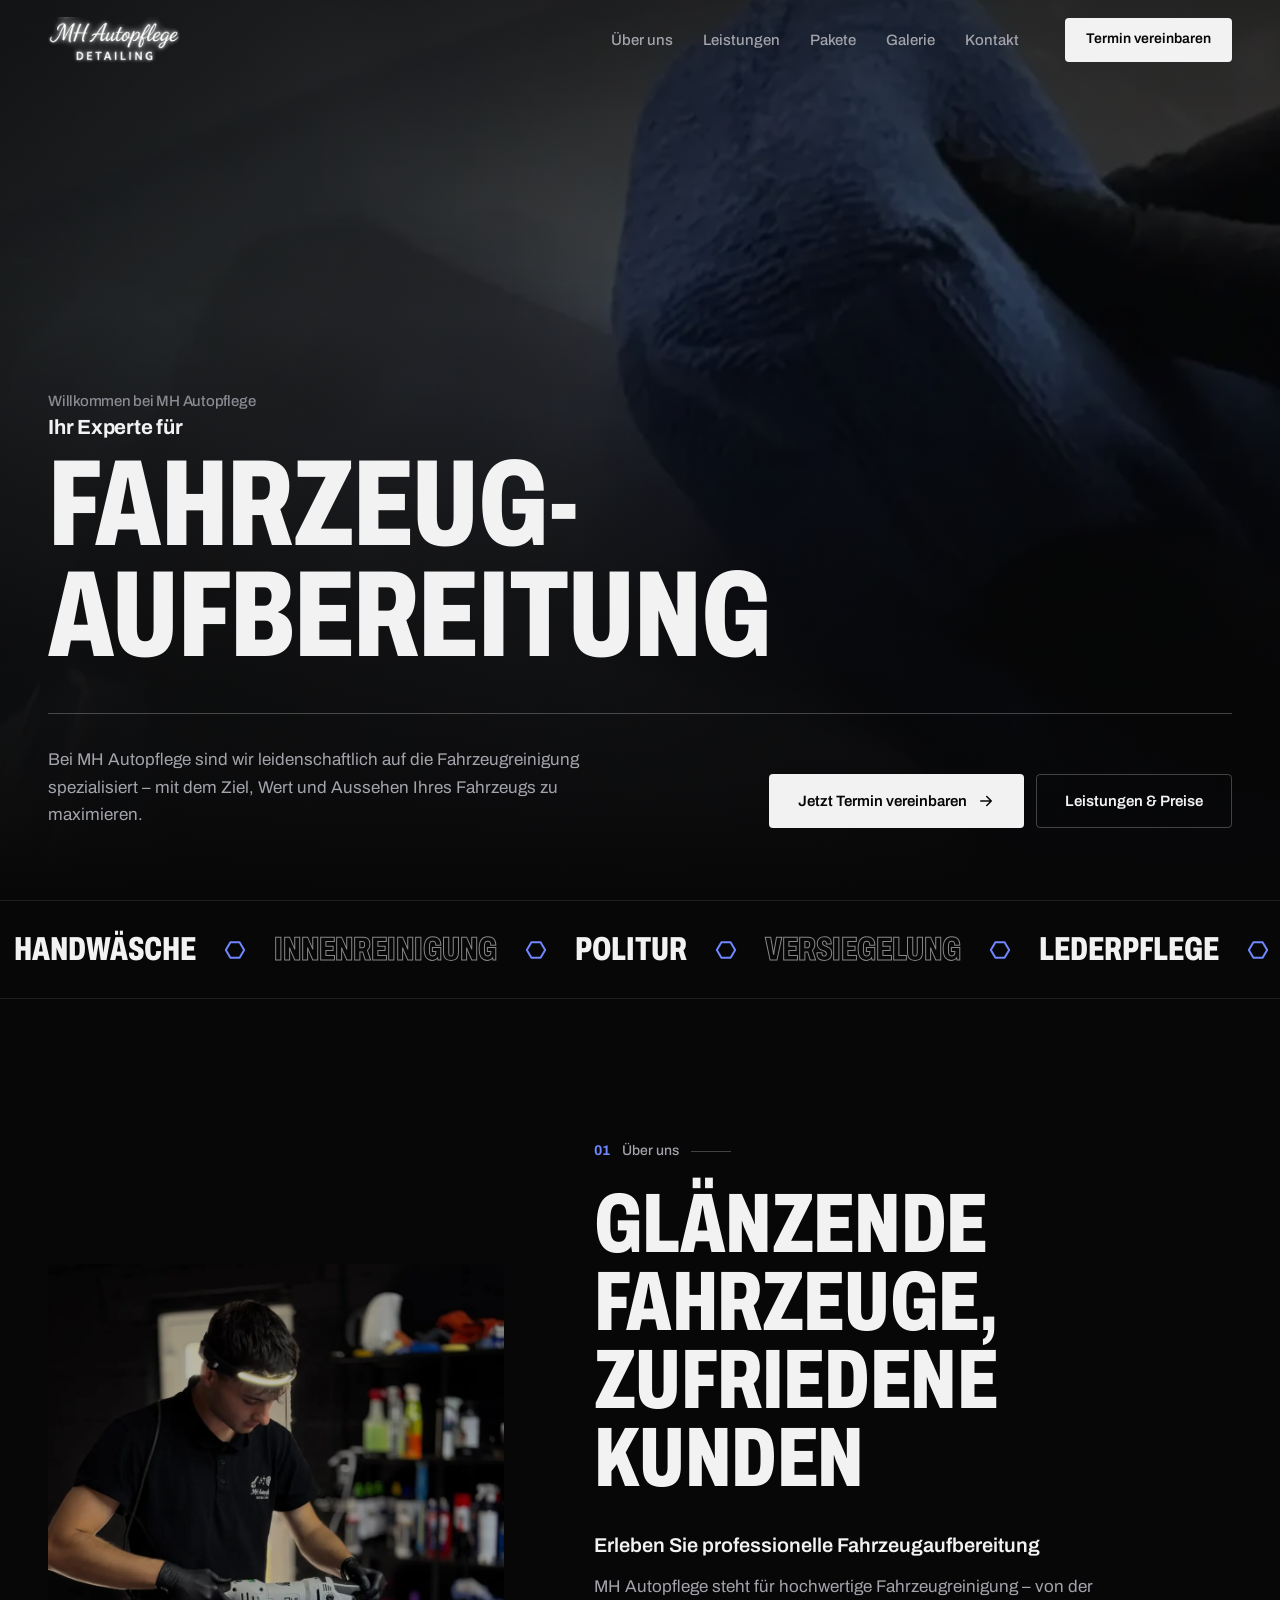
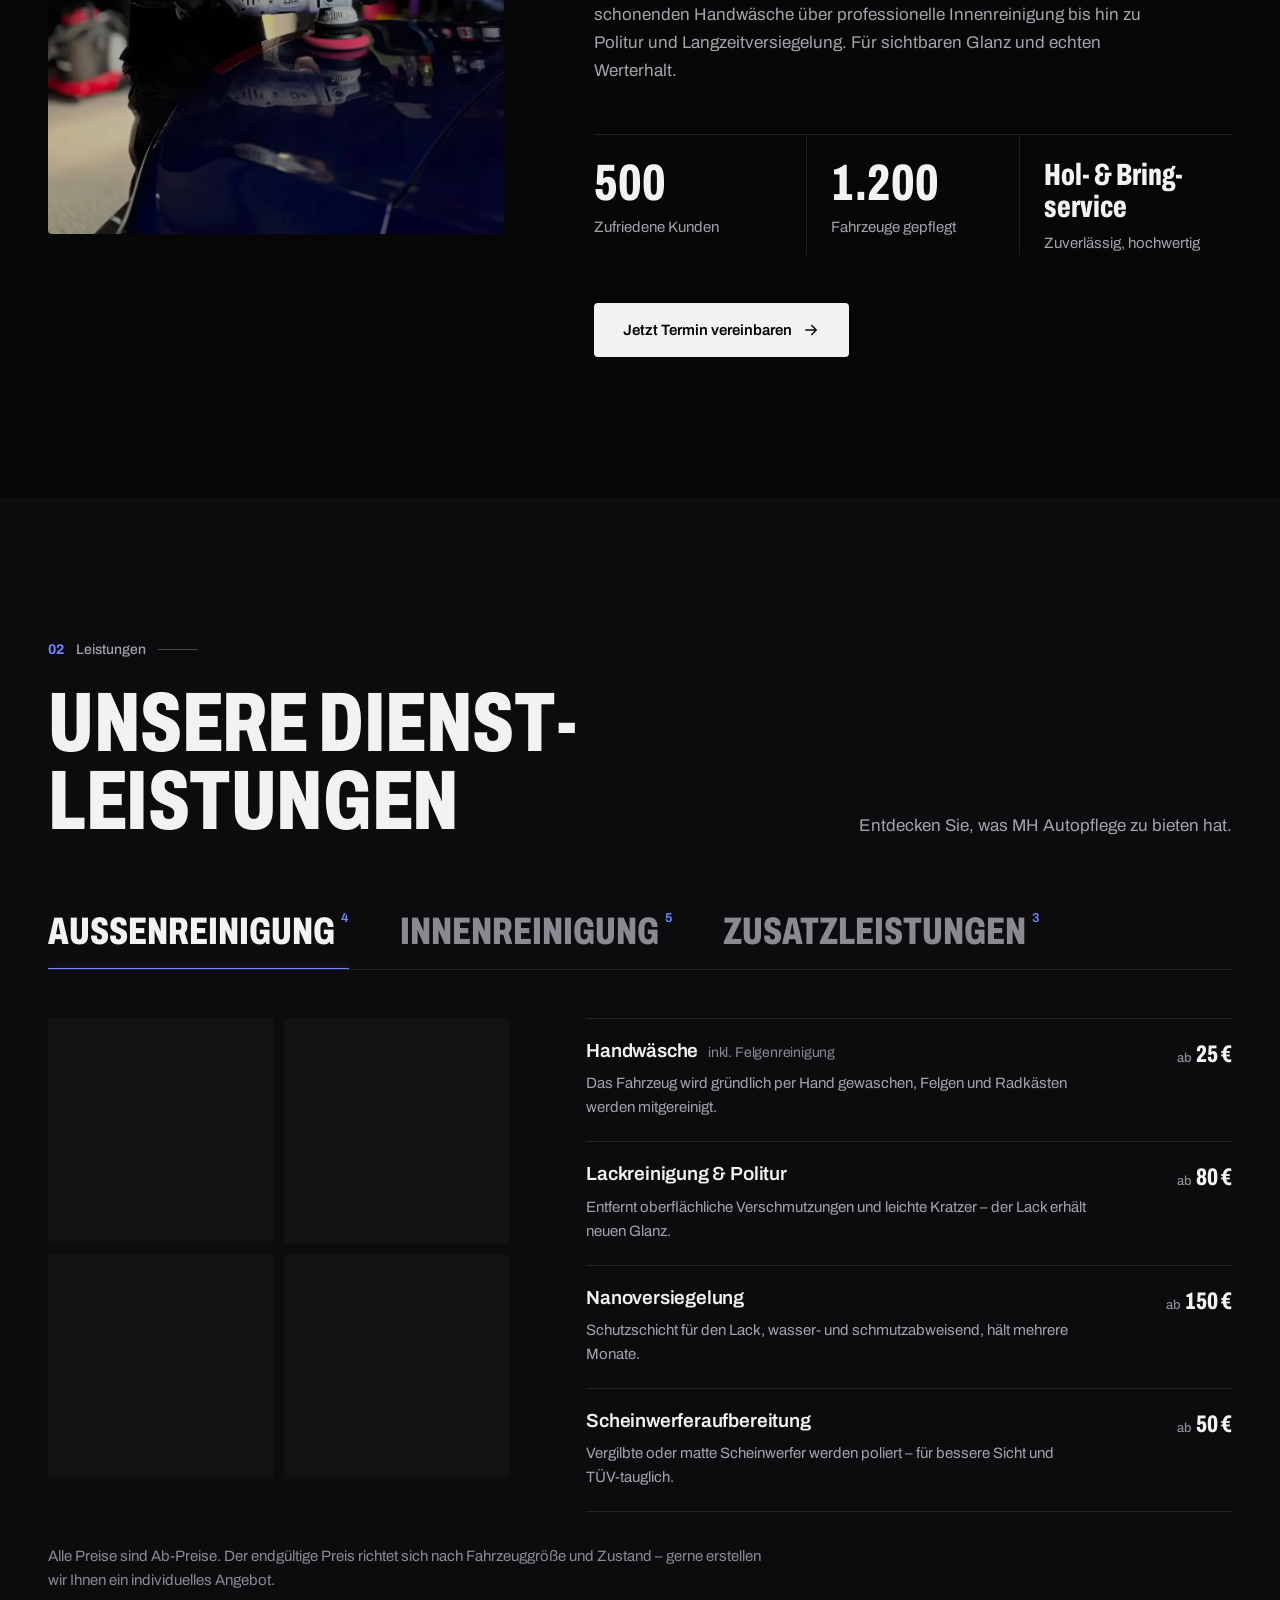
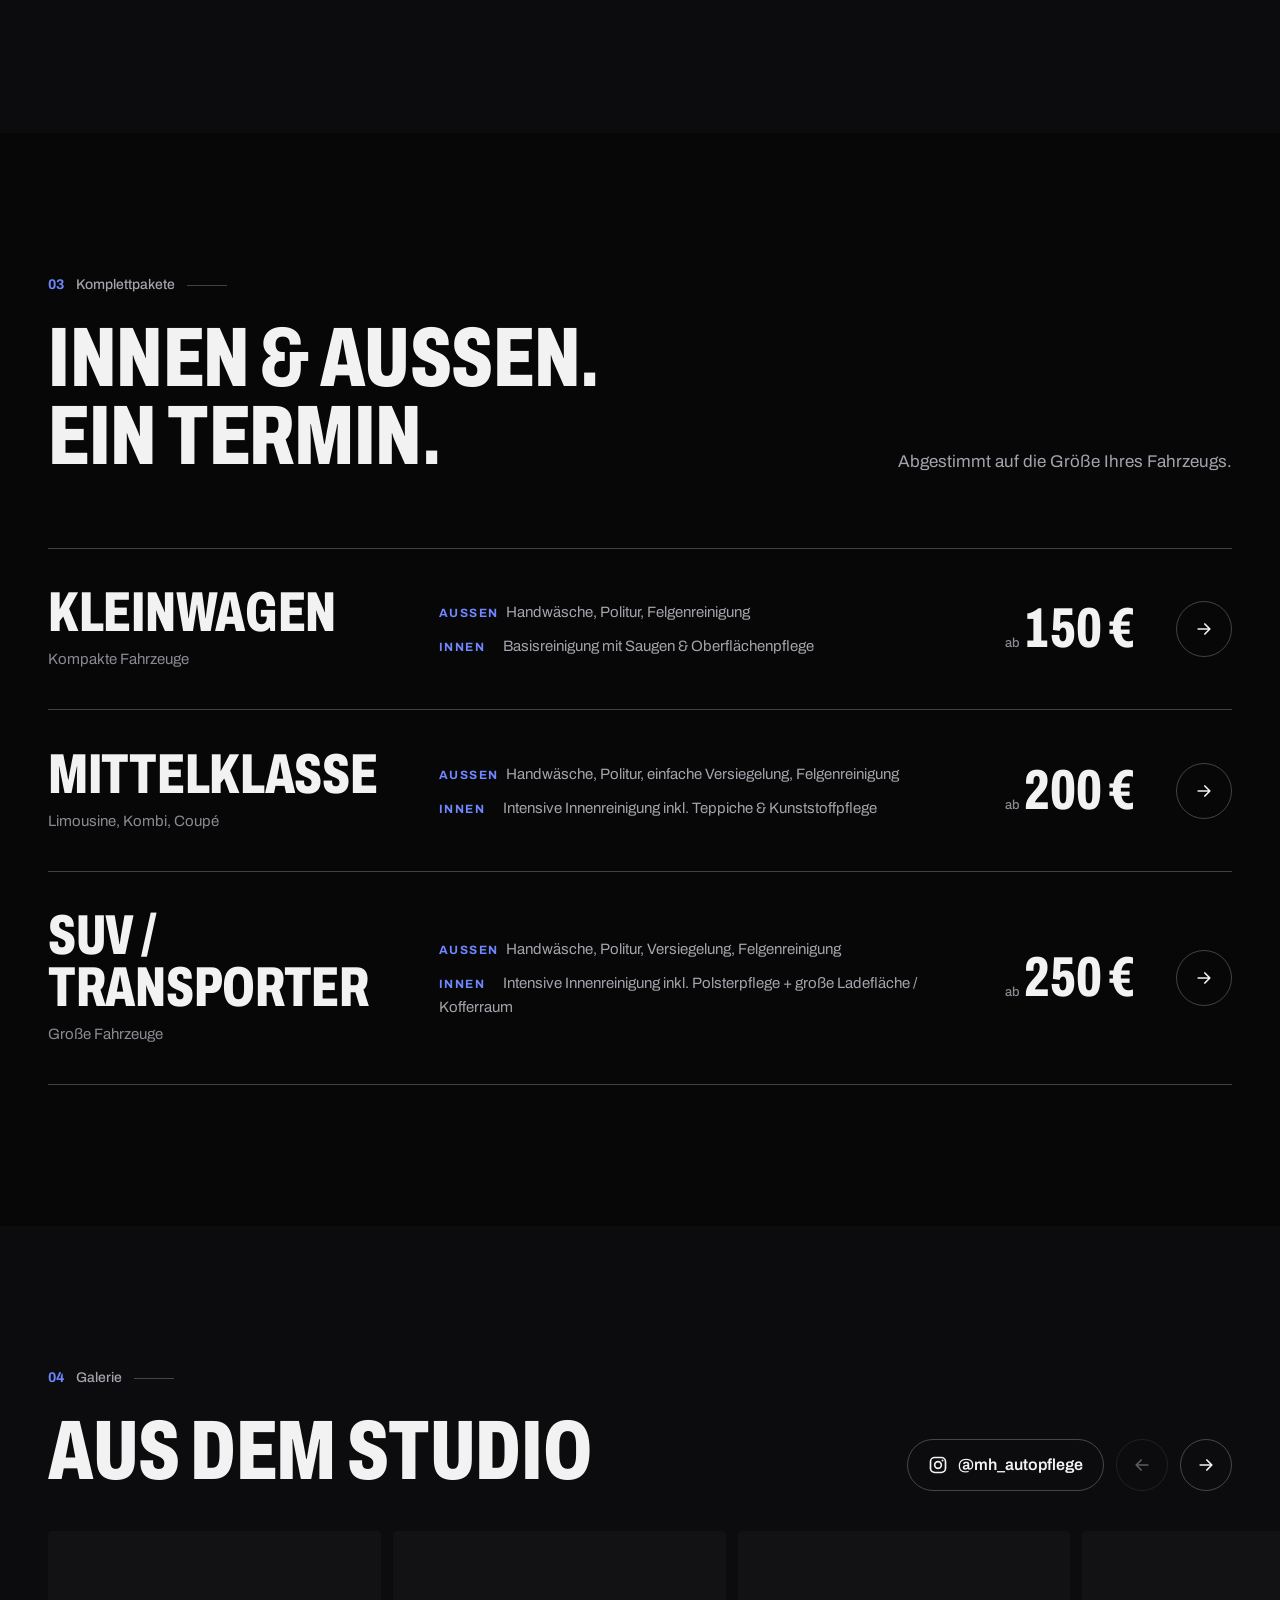
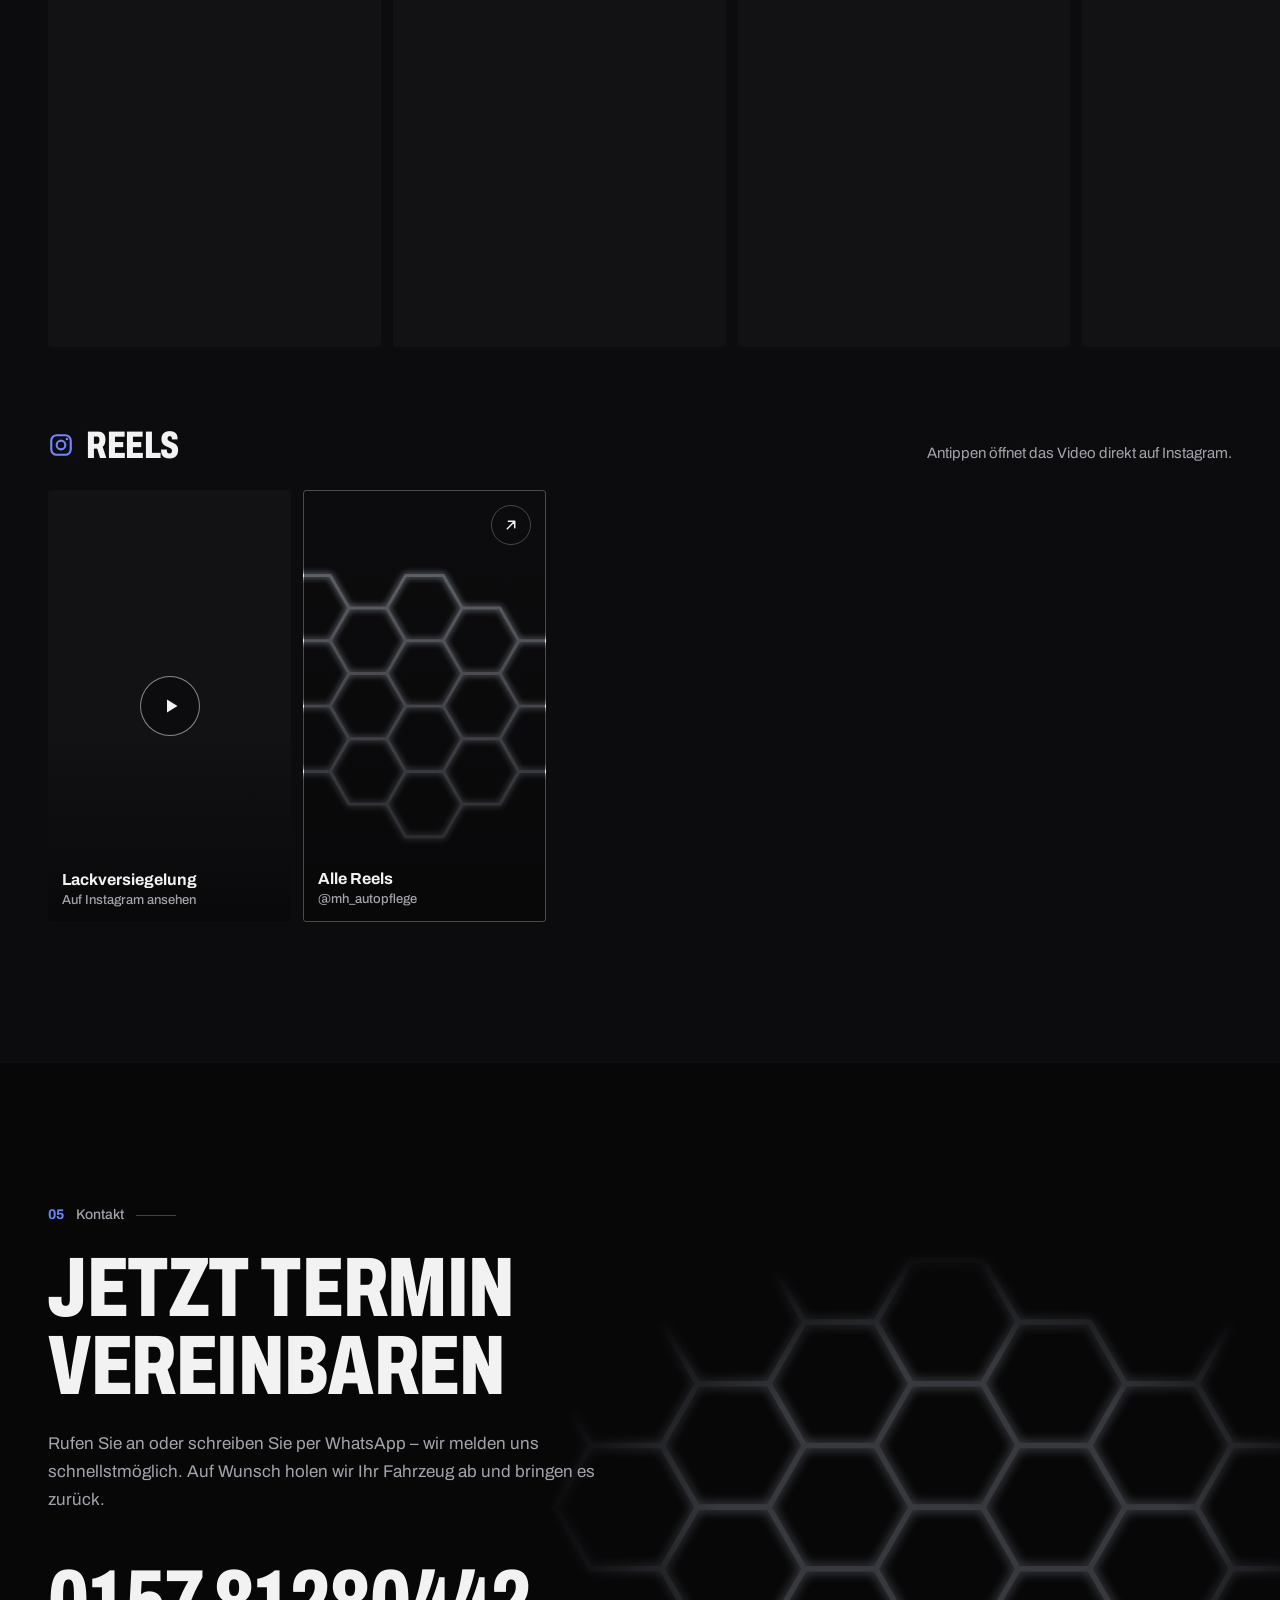
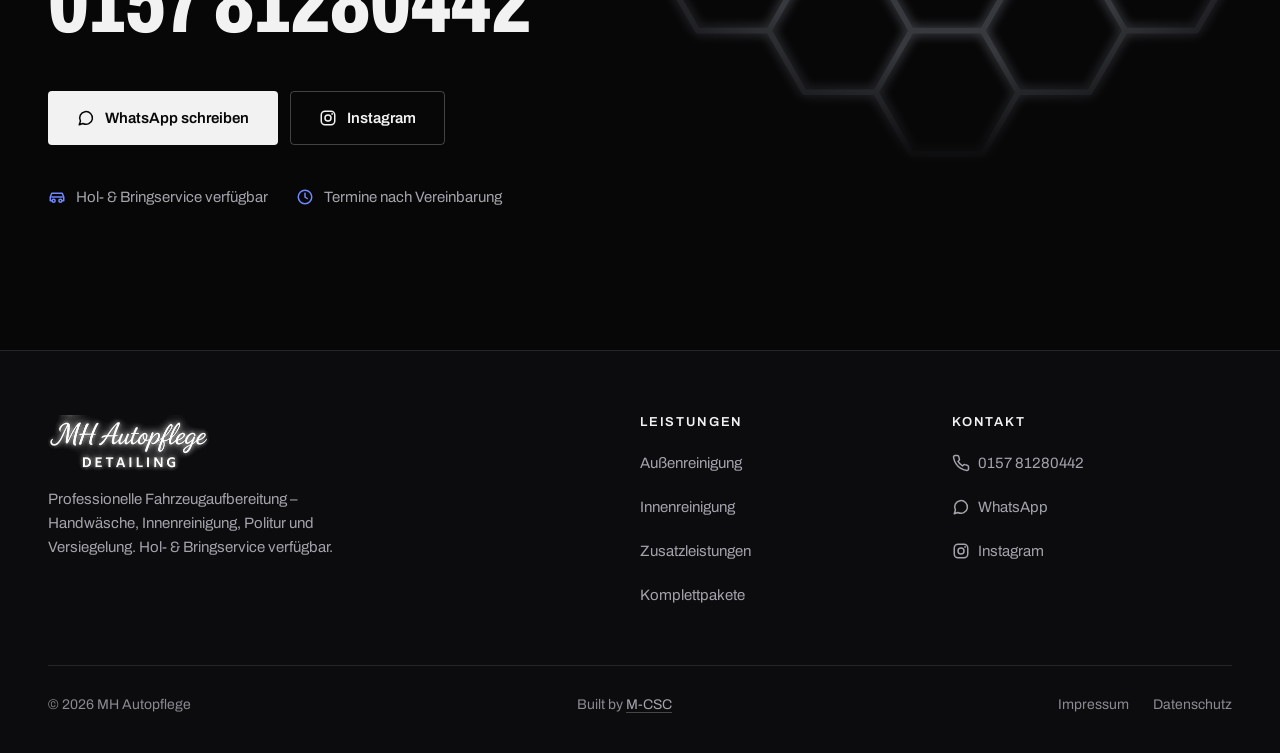
==== commit 224db2c6: "Footer: "Built by M-CSC" mit Link auf m-csc.de Auf Startseite, Impressum und Datenschutz, gleiche Fo" ====
--- a/index.html
+++ b/index.html
@@ -389,6 +389,7 @@
       </div>
       <div class="site-footer__bottom">
         <p>© <span data-year>2026</span> MH Autopflege</p>
+        <p class="built-by">Built by <a href="https://m-csc.de" target="_blank" rel="noopener noreferrer">M-CSC</a></p>
         <nav class="footer-legal" aria-label="Rechtliches">
           <a href="impressum.html">Impressum</a>
           <a href="datenschutz.html">Datenschutz</a>
--- a/assets/css/style.css
+++ b/assets/css/style.css
@@ -859,6 +859,16 @@
   font-size: 0.875rem;
   color: var(--color-text-subtle);
 }
+.built-by a {
+  display: inline-block;
+  padding-block: 12px;
+  color: var(--color-text-muted);
+  text-decoration: underline;
+  text-decoration-color: var(--color-line-strong);
+  text-underline-offset: 3px;
+  transition: color var(--dur-fast), text-decoration-color var(--dur-fast);
+}
+.built-by a:hover { color: var(--color-text); text-decoration-color: currentColor; }
 .footer-legal { display: flex; gap: var(--space-3); }
 .footer-legal a { display: inline-flex; align-items: center; min-height: 44px; transition: color var(--dur-fast); }
 .footer-legal a:hover { color: var(--color-text); }
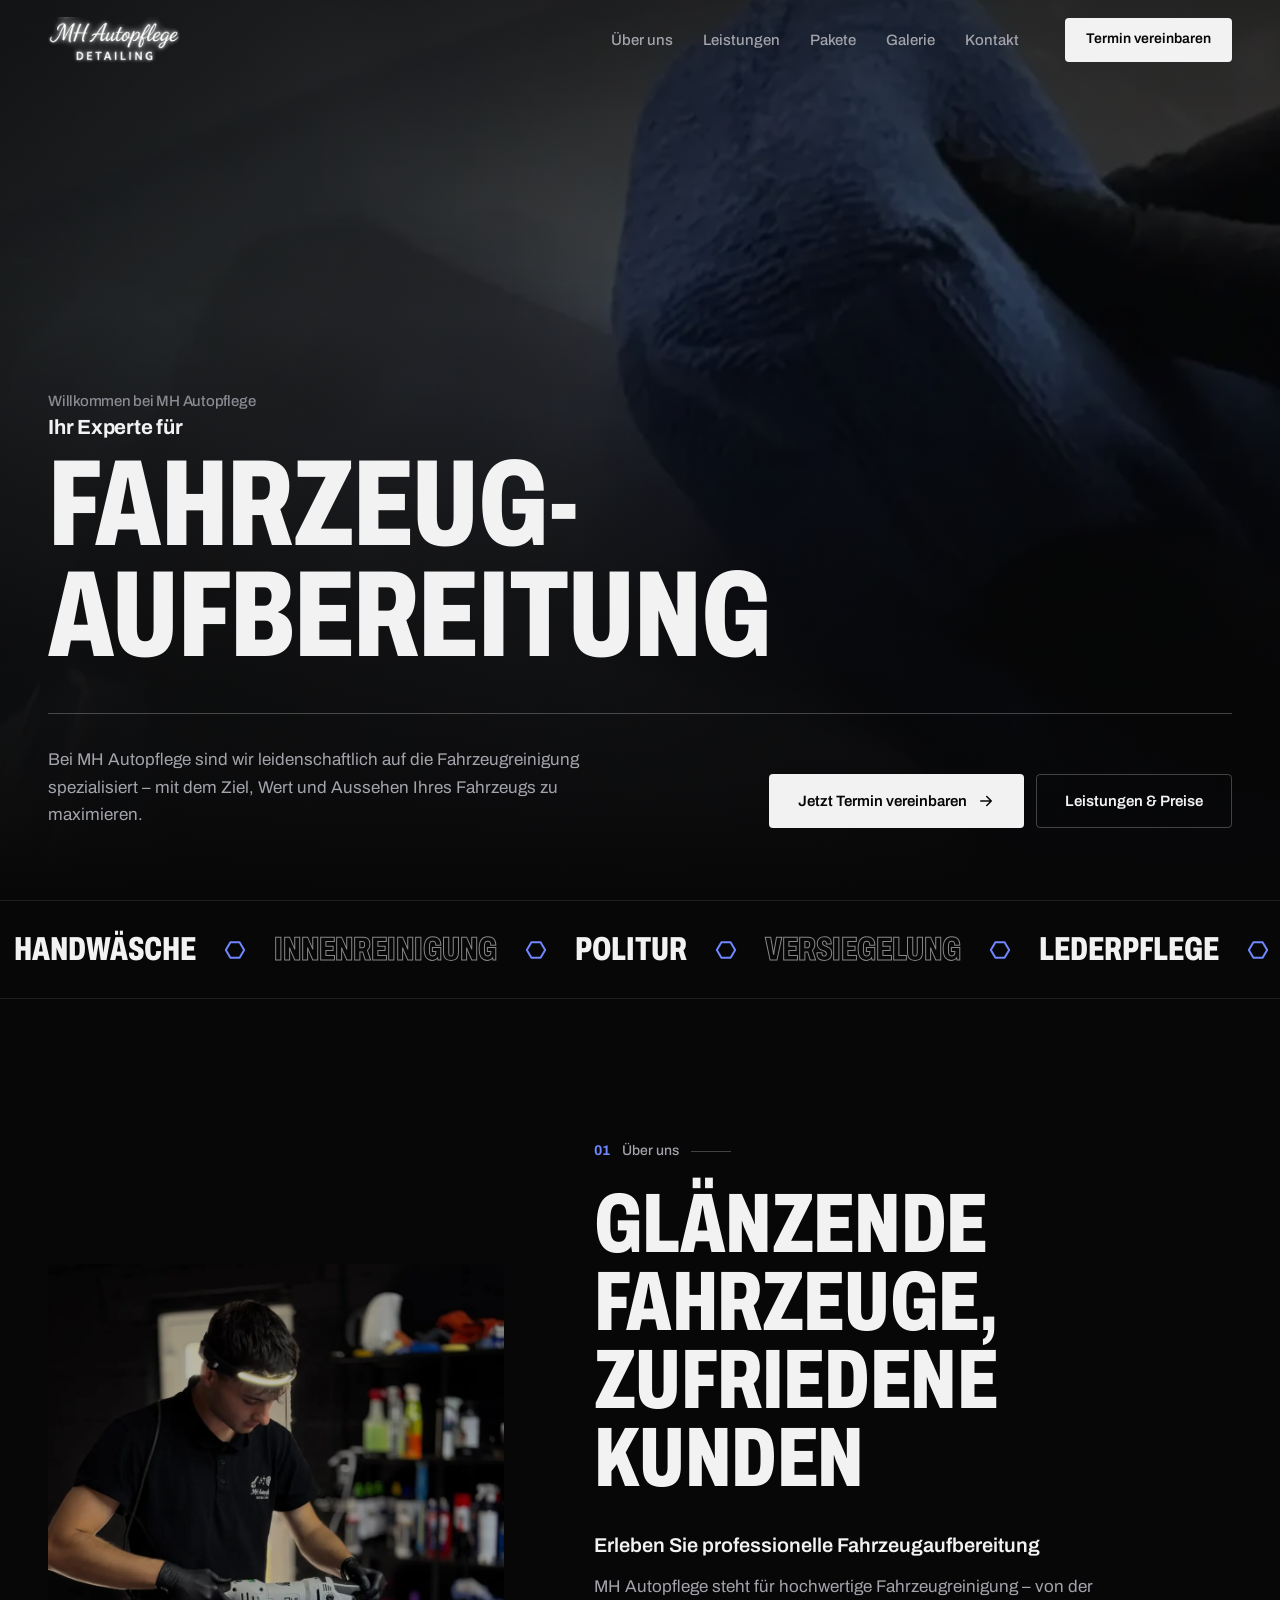
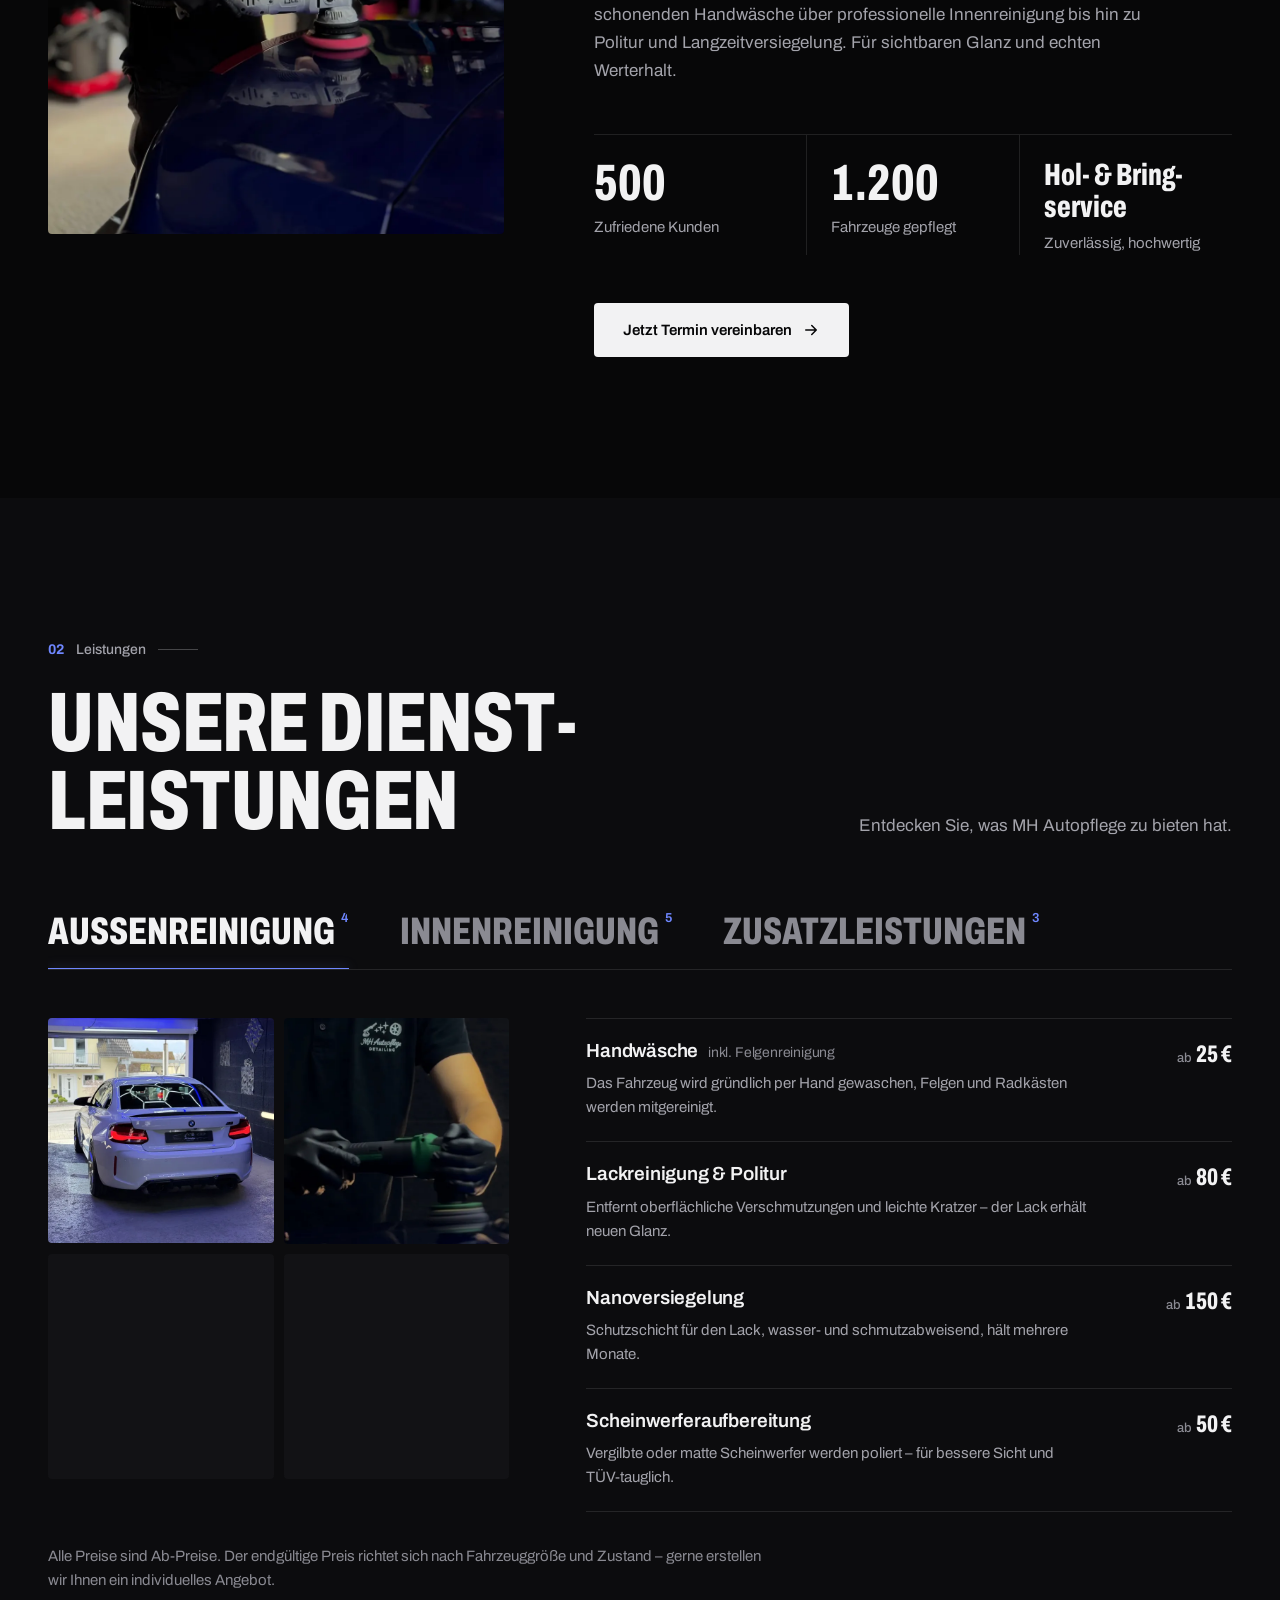
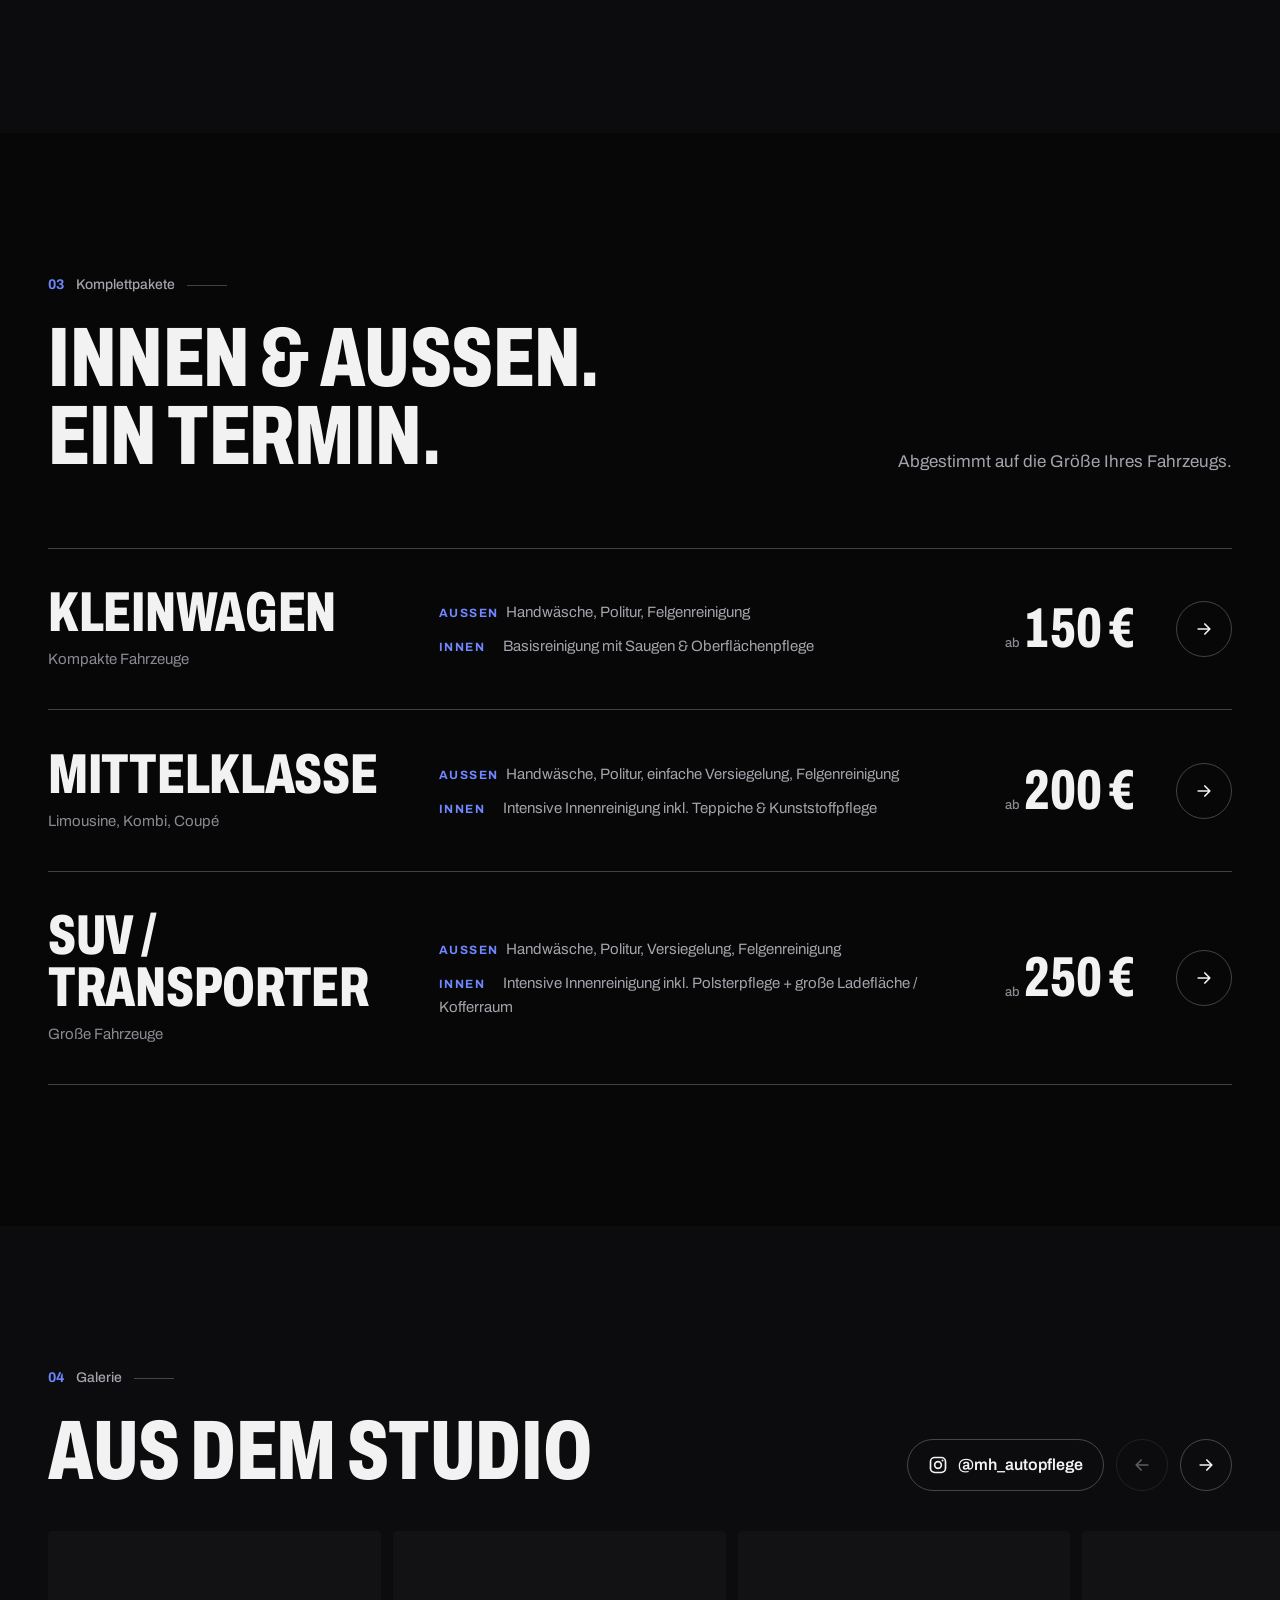
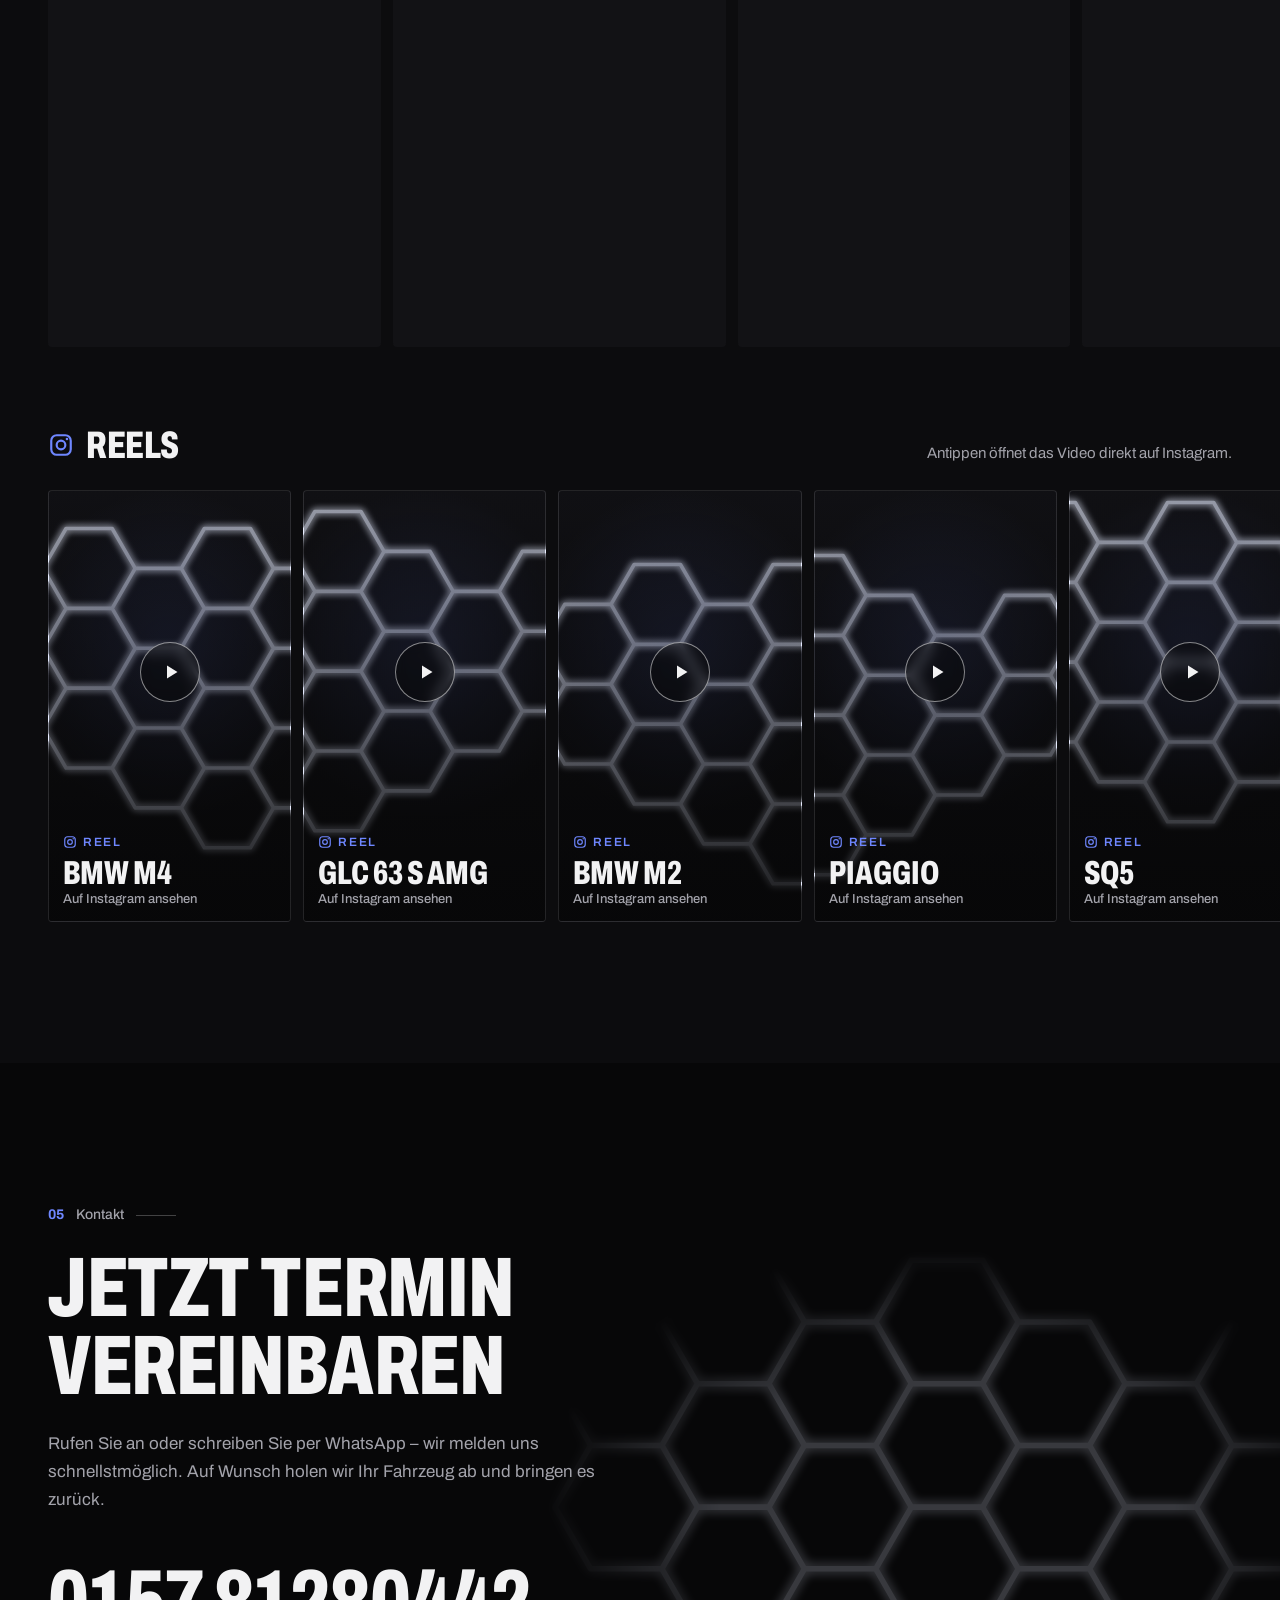
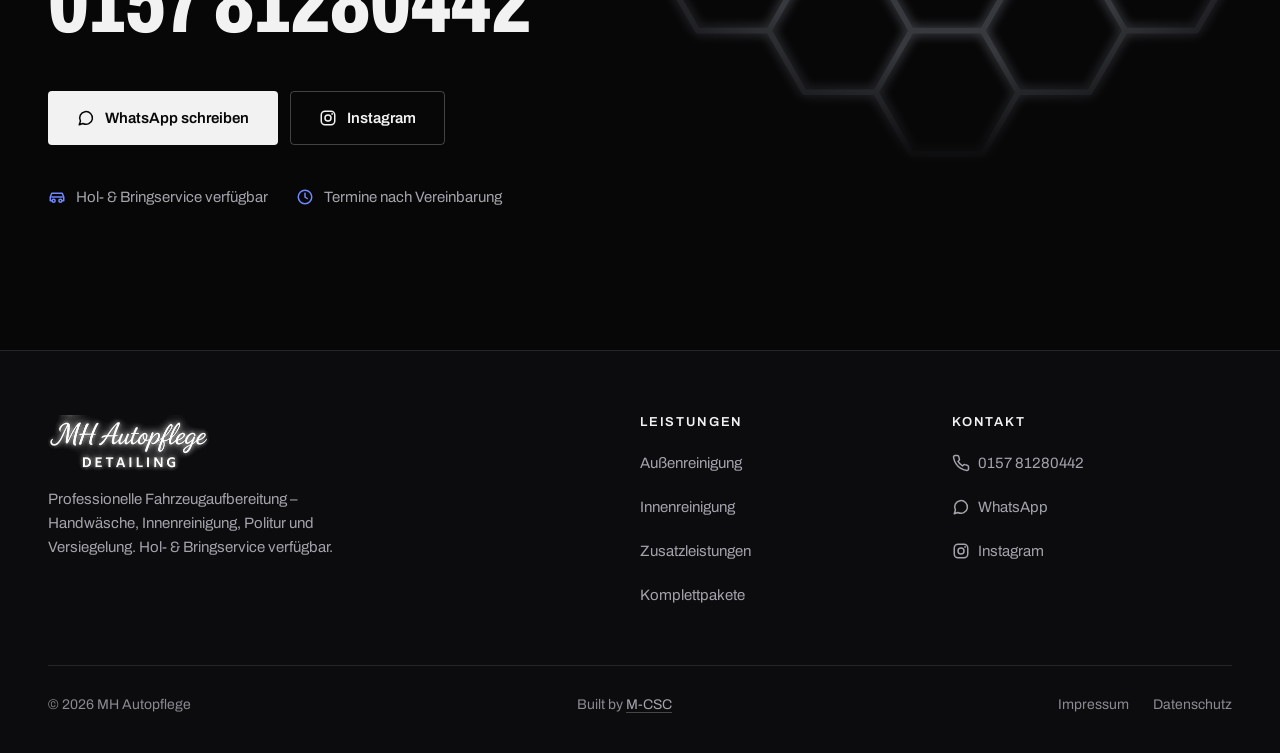
==== commit 5d0e2e4f: "Reels: fünf Instagram-Beiträge verlinkt BMW M4, GLC 63 S AMG, BMW M2, Piaggio, SQ5 als Kacheln mit M" ====
--- a/index.html
+++ b/index.html
@@ -320,17 +320,42 @@
       </div>
 
       <!-- Reels: reine Links zu Instagram (keine Einbettung, keine Meta-Skripte).
-           Neues Reel: <li> kopieren, href = Reel-Link, Vorschaubild unter assets/img/reels/ (9:16, 540x960). -->
+           Neues Reel: <li> kopieren, href + Name anpassen. Optional Vorschaubild:
+           <img src="assets/img/reels/NAME.webp" width="540" height="960" loading="lazy" decoding="async" alt="">
+           als erstes Element im <a> einfügen und Klasse "reel--text" entfernen (siehe DOKU.md). -->
       <div class="container reels-head">
         <h3 class="reels-head__title"><svg aria-hidden="true"><use href="#i-ig"/></svg>Reels</h3>
         <p>Antippen öffnet das Video direkt auf Instagram.</p>
       </div>
       <ul class="reels">
         <li>
-          <a class="reel" href="https://www.instagram.com/mh_autopflege/reels/" target="_blank" rel="noopener noreferrer">
-            <img src="assets/img/reels/reel-1.webp" width="540" height="960" loading="lazy" decoding="async" alt="">
+          <a class="reel reel--text" href="https://www.instagram.com/p/DVtqnoqjZZN/" target="_blank" rel="noopener noreferrer" aria-label="BMW M4 – Video auf Instagram ansehen">
             <span class="reel__play" aria-hidden="true"><svg><use href="#i-play"/></svg></span>
-            <span class="reel__meta">Lackversiegelung <small>Auf Instagram ansehen</small></span>
+            <span class="reel__meta"><span class="reel__kicker"><svg aria-hidden="true"><use href="#i-ig"/></svg>Reel</span><strong class="reel__name">BMW M4</strong><small>Auf Instagram ansehen</small></span>
+          </a>
+        </li>
+        <li>
+          <a class="reel reel--text" href="https://www.instagram.com/p/De60wO9NVuD/" target="_blank" rel="noopener noreferrer" aria-label="GLC 63 S AMG – Video auf Instagram ansehen">
+            <span class="reel__play" aria-hidden="true"><svg><use href="#i-play"/></svg></span>
+            <span class="reel__meta"><span class="reel__kicker"><svg aria-hidden="true"><use href="#i-ig"/></svg>Reel</span><strong class="reel__name">GLC 63 S AMG</strong><small>Auf Instagram ansehen</small></span>
+          </a>
+        </li>
+        <li>
+          <a class="reel reel--text" href="https://www.instagram.com/p/DejndtnNtky/" target="_blank" rel="noopener noreferrer" aria-label="BMW M2 – Video auf Instagram ansehen">
+            <span class="reel__play" aria-hidden="true"><svg><use href="#i-play"/></svg></span>
+            <span class="reel__meta"><span class="reel__kicker"><svg aria-hidden="true"><use href="#i-ig"/></svg>Reel</span><strong class="reel__name">BMW M2</strong><small>Auf Instagram ansehen</small></span>
+          </a>
+        </li>
+        <li>
+          <a class="reel reel--text" href="https://www.instagram.com/p/DcQIJCmtHz7/" target="_blank" rel="noopener noreferrer" aria-label="Piaggio – Video auf Instagram ansehen">
+            <span class="reel__play" aria-hidden="true"><svg><use href="#i-play"/></svg></span>
+            <span class="reel__meta"><span class="reel__kicker"><svg aria-hidden="true"><use href="#i-ig"/></svg>Reel</span><strong class="reel__name">Piaggio</strong><small>Auf Instagram ansehen</small></span>
+          </a>
+        </li>
+        <li>
+          <a class="reel reel--text" href="https://www.instagram.com/p/Db6M6GyNDyL/" target="_blank" rel="noopener noreferrer" aria-label="SQ5 – Video auf Instagram ansehen">
+            <span class="reel__play" aria-hidden="true"><svg><use href="#i-play"/></svg></span>
+            <span class="reel__meta"><span class="reel__kicker"><svg aria-hidden="true"><use href="#i-ig"/></svg>Reel</span><strong class="reel__name">SQ5</strong><small>Auf Instagram ansehen</small></span>
           </a>
         </li>
         <li>
--- a/assets/css/style.css
+++ b/assets/css/style.css
@@ -768,9 +768,45 @@
   transition: transform var(--dur) var(--ease-out);
 }
 .reel__arrow svg { width: 18px; height: 18px; transform: rotate(-45deg); }
+/* Kachel ohne Vorschaubild: Modellname auf Hex-Muster */
+.reel--text {
+  border: 1px solid var(--color-line);
+  background:
+    radial-gradient(90% 55% at 50% 38%, rgba(111, 135, 255, 0.18), transparent 70%),
+    url("../img/brand/hex.svg") 30% 30% / 220% auto no-repeat,
+    linear-gradient(180deg, #15151a, #0b0b0d);
+}
+.reels li:nth-child(2) .reel--text { background-position: 0 0, 80% 10%, 0 0; }
+.reels li:nth-child(3) .reel--text { background-position: 0 0, 10% 70%, 0 0; }
+.reels li:nth-child(4) .reel--text { background-position: 0 0, 90% 60%, 0 0; }
+.reels li:nth-child(5) .reel--text { background-position: 0 0, 50% 0%, 0 0; }
+.reel--text::after { background: linear-gradient(0deg, rgba(7, 7, 8, 0.92) 0%, rgba(7, 7, 8, 0.55) 55%, rgba(7, 7, 8, 0.35) 100%); }
+.reel__kicker {
+  display: inline-flex;
+  align-items: center;
+  gap: 6px;
+  margin-bottom: 8px;
+  font-size: 0.75rem;
+  font-weight: 600;
+  letter-spacing: 0.14em;
+  text-transform: uppercase;
+  color: var(--color-accent);
+}
+.reel__kicker svg { width: 14px; height: 14px; }
+.reel__name {
+  display: block;
+  font-size: clamp(1.75rem, 2.6vw, 2.25rem);
+  font-weight: 800;
+  font-stretch: var(--stretch-display);
+  text-transform: uppercase;
+  line-height: 0.95;
+}
+.reel--text .reel__play { top: 42%; }
+
 @media (hover: hover) {
   .reel:hover > img:first-child { transform: scale(1.05); }
   .reel:hover .reel__play { background: var(--color-btn); border-color: var(--color-btn); color: var(--color-btn-text); }
+  .reel--text:hover { border-color: var(--color-line-strong); }
   .reel--all:hover { border-color: var(--color-text); }
 }
 
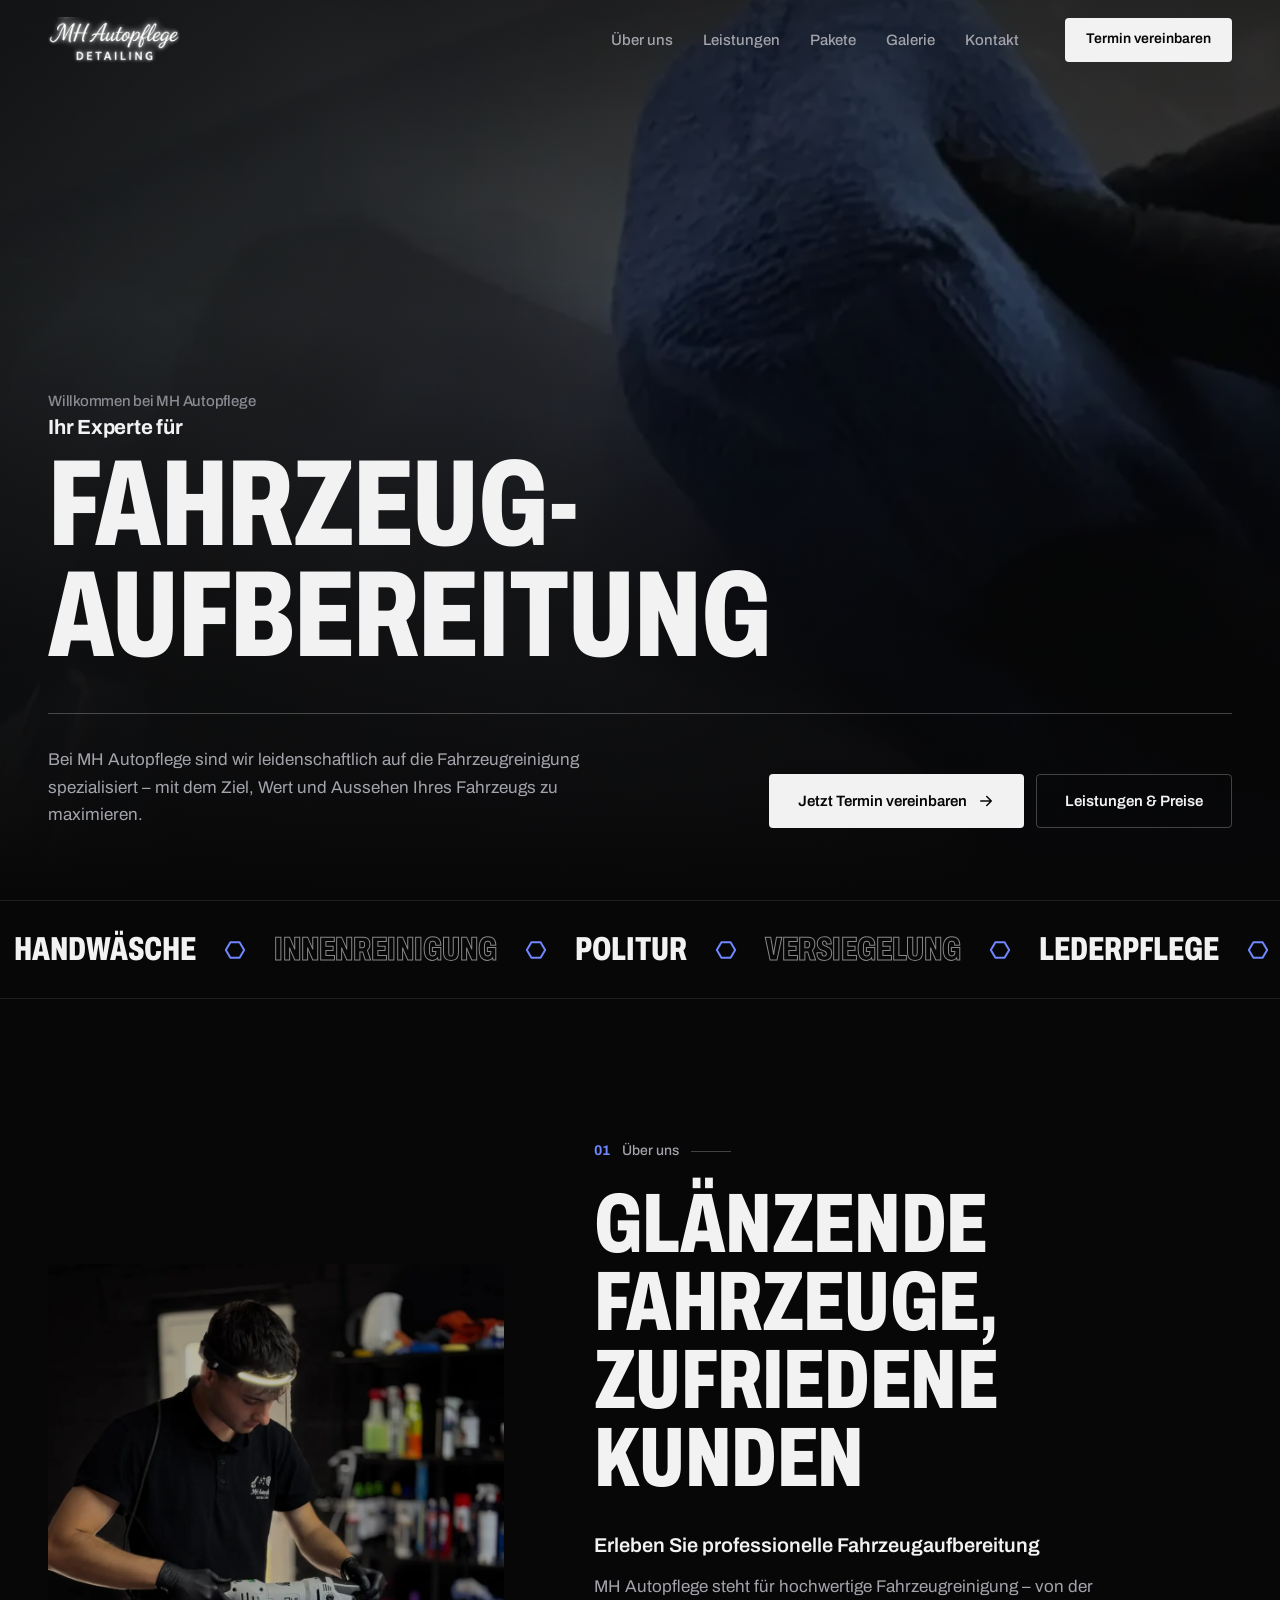
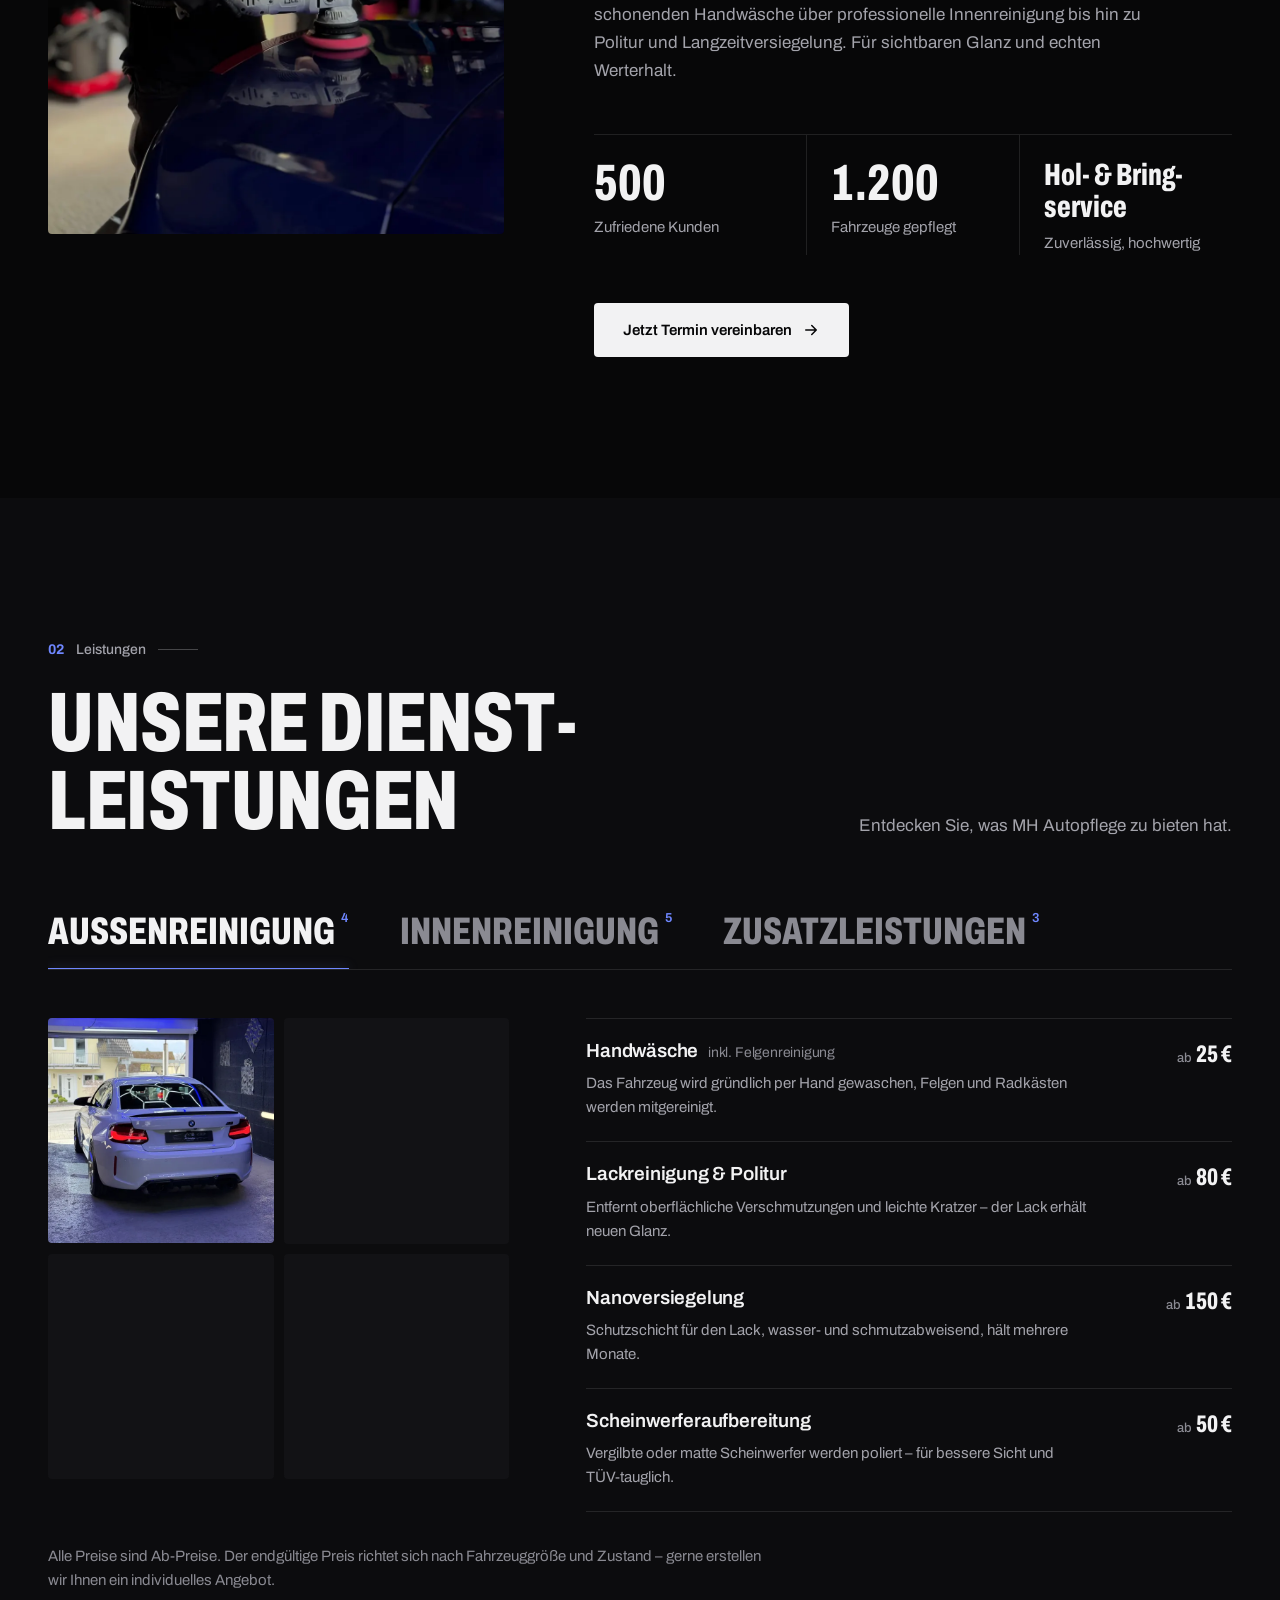
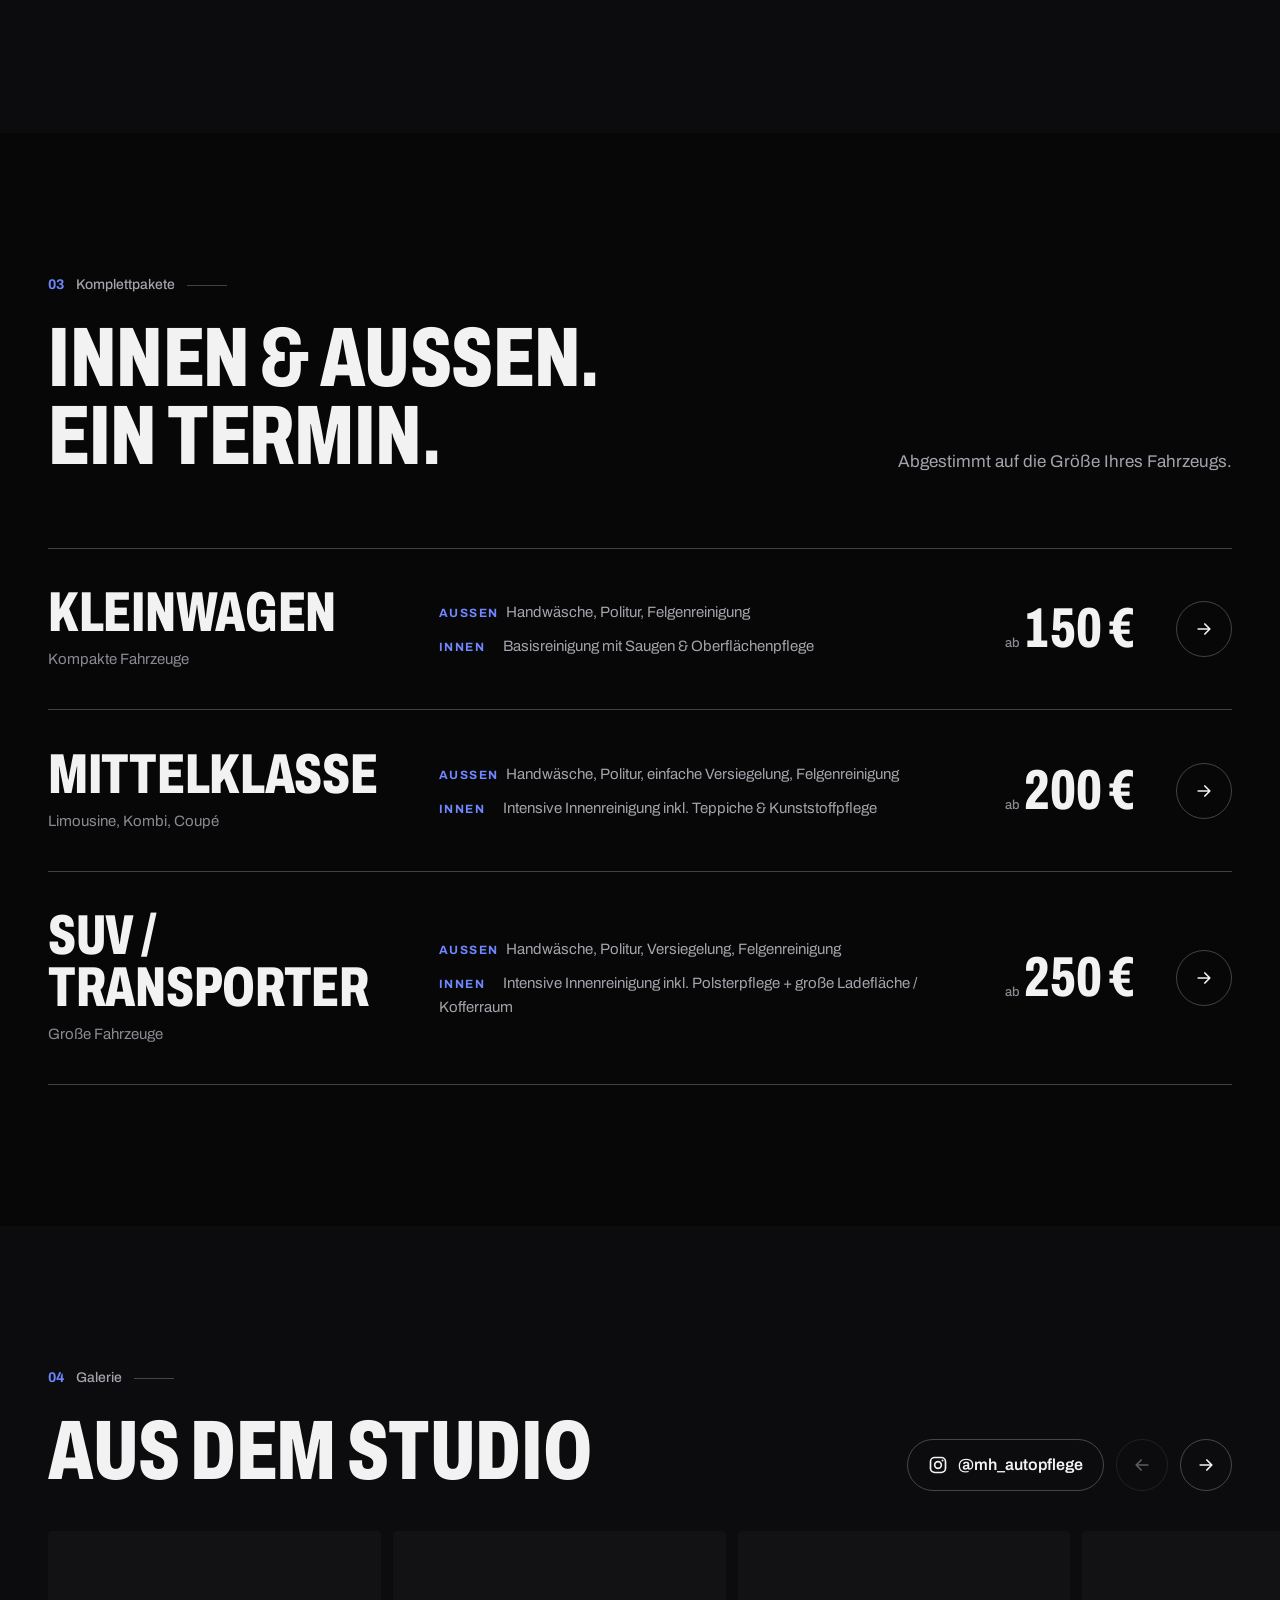
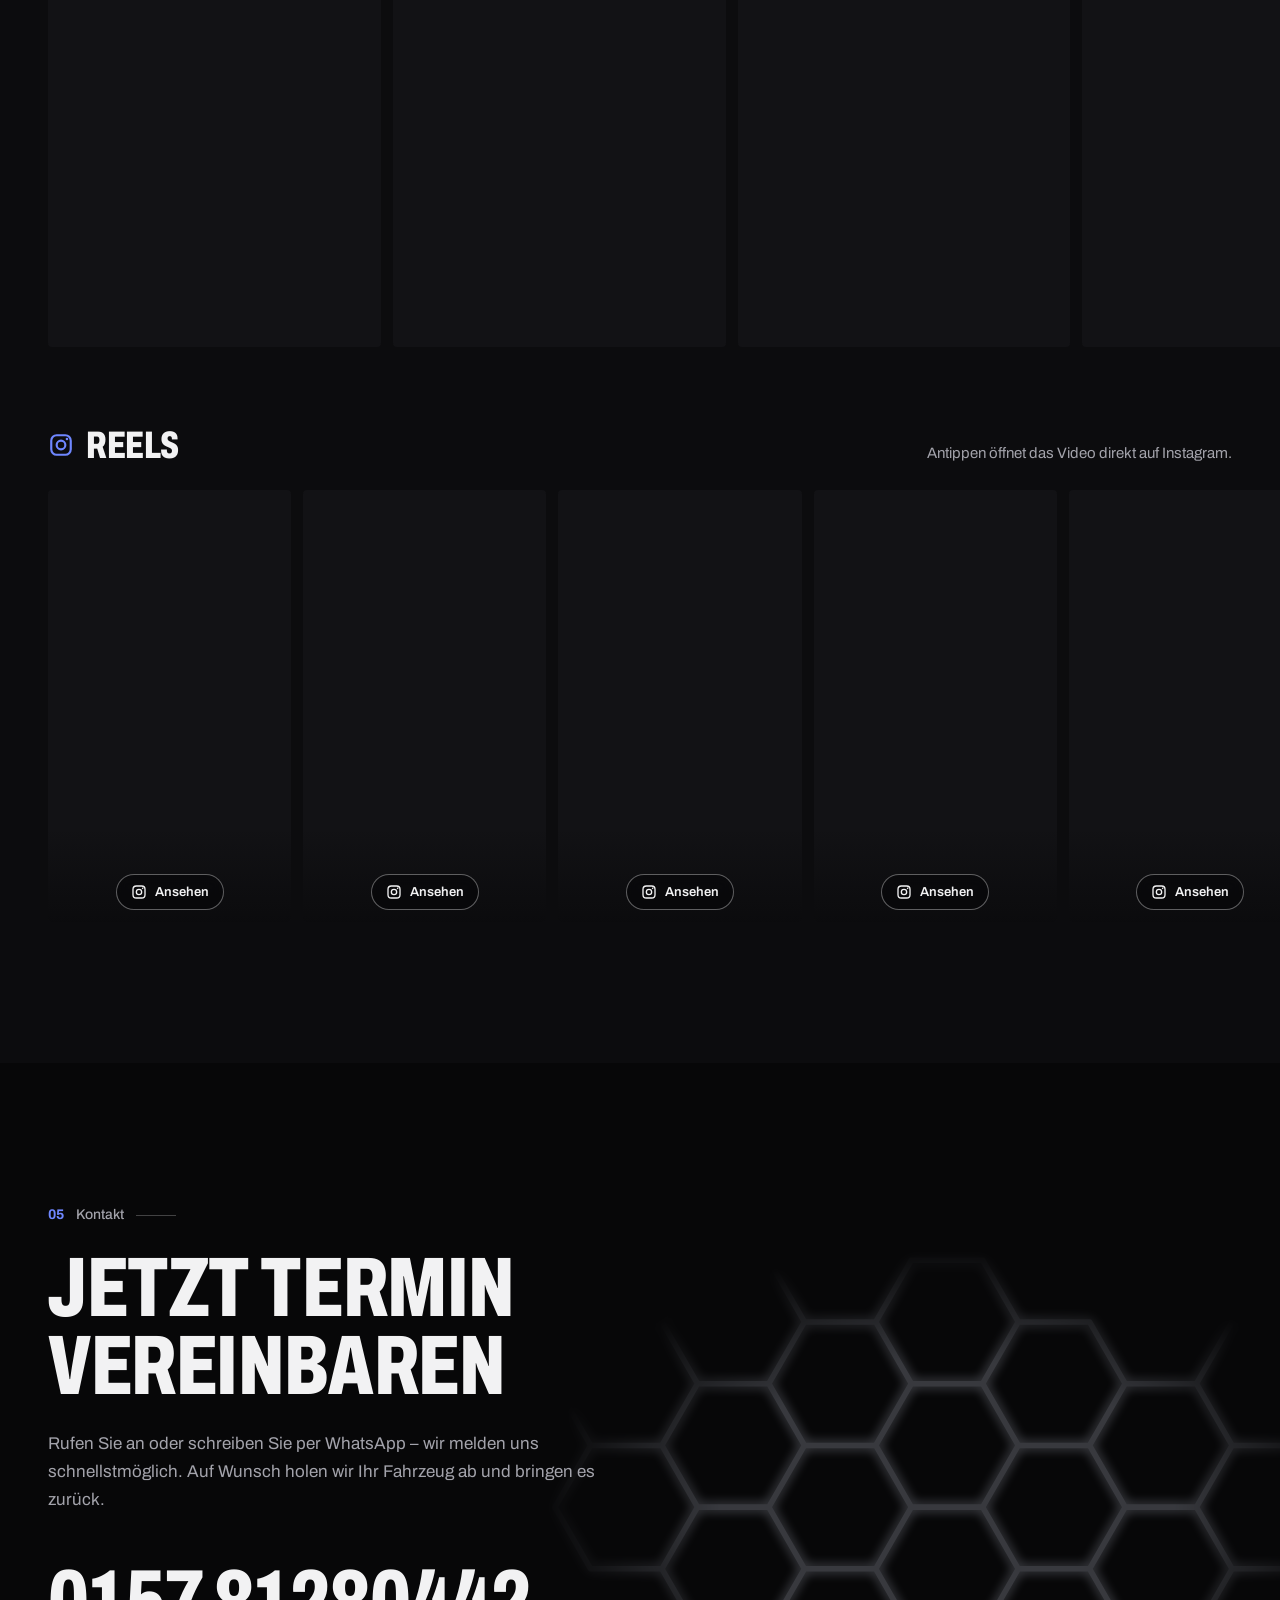
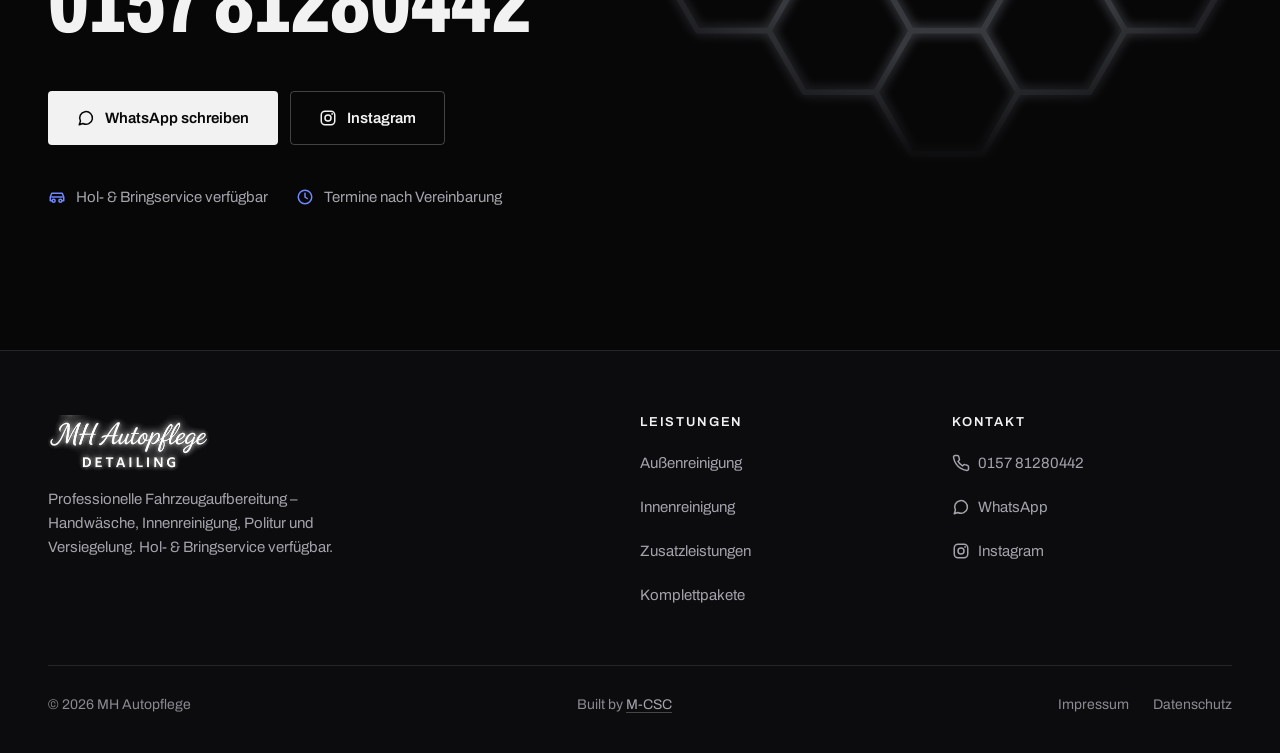
==== commit d63a737f: "Reels: Instagram-Cover als Vorschaubilder Cover der fünf Beiträge über das öffentliche og:image gela" ====
--- a/index.html
+++ b/index.html
@@ -320,42 +320,41 @@
       </div>
 
       <!-- Reels: reine Links zu Instagram (keine Einbettung, keine Meta-Skripte).
-           Neues Reel: <li> kopieren, href + Name anpassen. Optional Vorschaubild:
-           <img src="assets/img/reels/NAME.webp" width="540" height="960" loading="lazy" decoding="async" alt="">
-           als erstes Element im <a> einfügen und Klasse "reel--text" entfernen (siehe DOKU.md). -->
+           Neues Reel: <li> kopieren, href, aria-label und Vorschaubild (assets/img/reels/, 9:16) anpassen.
+           Ohne Vorschaubild: Variante "reel--text" mit Modellname nutzen (siehe DOKU.md). -->
       <div class="container reels-head">
         <h3 class="reels-head__title"><svg aria-hidden="true"><use href="#i-ig"/></svg>Reels</h3>
         <p>Antippen öffnet das Video direkt auf Instagram.</p>
       </div>
       <ul class="reels">
         <li>
-          <a class="reel reel--text" href="https://www.instagram.com/p/DVtqnoqjZZN/" target="_blank" rel="noopener noreferrer" aria-label="BMW M4 – Video auf Instagram ansehen">
-            <span class="reel__play" aria-hidden="true"><svg><use href="#i-play"/></svg></span>
-            <span class="reel__meta"><span class="reel__kicker"><svg aria-hidden="true"><use href="#i-ig"/></svg>Reel</span><strong class="reel__name">BMW M4</strong><small>Auf Instagram ansehen</small></span>
-          </a>
-        </li>
-        <li>
-          <a class="reel reel--text" href="https://www.instagram.com/p/De60wO9NVuD/" target="_blank" rel="noopener noreferrer" aria-label="GLC 63 S AMG – Video auf Instagram ansehen">
-            <span class="reel__play" aria-hidden="true"><svg><use href="#i-play"/></svg></span>
-            <span class="reel__meta"><span class="reel__kicker"><svg aria-hidden="true"><use href="#i-ig"/></svg>Reel</span><strong class="reel__name">GLC 63 S AMG</strong><small>Auf Instagram ansehen</small></span>
-          </a>
-        </li>
-        <li>
-          <a class="reel reel--text" href="https://www.instagram.com/p/DejndtnNtky/" target="_blank" rel="noopener noreferrer" aria-label="BMW M2 – Video auf Instagram ansehen">
-            <span class="reel__play" aria-hidden="true"><svg><use href="#i-play"/></svg></span>
-            <span class="reel__meta"><span class="reel__kicker"><svg aria-hidden="true"><use href="#i-ig"/></svg>Reel</span><strong class="reel__name">BMW M2</strong><small>Auf Instagram ansehen</small></span>
-          </a>
-        </li>
-        <li>
-          <a class="reel reel--text" href="https://www.instagram.com/p/DcQIJCmtHz7/" target="_blank" rel="noopener noreferrer" aria-label="Piaggio – Video auf Instagram ansehen">
-            <span class="reel__play" aria-hidden="true"><svg><use href="#i-play"/></svg></span>
-            <span class="reel__meta"><span class="reel__kicker"><svg aria-hidden="true"><use href="#i-ig"/></svg>Reel</span><strong class="reel__name">Piaggio</strong><small>Auf Instagram ansehen</small></span>
-          </a>
-        </li>
-        <li>
-          <a class="reel reel--text" href="https://www.instagram.com/p/Db6M6GyNDyL/" target="_blank" rel="noopener noreferrer" aria-label="SQ5 – Video auf Instagram ansehen">
-            <span class="reel__play" aria-hidden="true"><svg><use href="#i-play"/></svg></span>
-            <span class="reel__meta"><span class="reel__kicker"><svg aria-hidden="true"><use href="#i-ig"/></svg>Reel</span><strong class="reel__name">SQ5</strong><small>Auf Instagram ansehen</small></span>
+          <a class="reel" href="https://www.instagram.com/p/DVtqnoqjZZN/" target="_blank" rel="noopener noreferrer" aria-label="BMW M4 – Reel auf Instagram ansehen">
+            <img src="assets/img/reels/bmw-m4.webp" width="360" height="640" loading="lazy" decoding="async" alt="">
+            <span class="reel__cta"><svg aria-hidden="true"><use href="#i-ig"/></svg>Ansehen</span>
+          </a>
+        </li>
+        <li>
+          <a class="reel" href="https://www.instagram.com/p/De60wO9NVuD/" target="_blank" rel="noopener noreferrer" aria-label="GLC 63 S AMG – Reel auf Instagram ansehen">
+            <img src="assets/img/reels/glc-63-amg.webp" width="360" height="640" loading="lazy" decoding="async" alt="">
+            <span class="reel__cta"><svg aria-hidden="true"><use href="#i-ig"/></svg>Ansehen</span>
+          </a>
+        </li>
+        <li>
+          <a class="reel" href="https://www.instagram.com/p/DejndtnNtky/" target="_blank" rel="noopener noreferrer" aria-label="BMW M2 – Reel auf Instagram ansehen">
+            <img src="assets/img/reels/bmw-m2.webp" width="360" height="640" loading="lazy" decoding="async" alt="">
+            <span class="reel__cta"><svg aria-hidden="true"><use href="#i-ig"/></svg>Ansehen</span>
+          </a>
+        </li>
+        <li>
+          <a class="reel" href="https://www.instagram.com/p/DcQIJCmtHz7/" target="_blank" rel="noopener noreferrer" aria-label="Piaggio – Reel auf Instagram ansehen">
+            <img src="assets/img/reels/piaggio.webp" width="360" height="640" loading="lazy" decoding="async" alt="">
+            <span class="reel__cta"><svg aria-hidden="true"><use href="#i-ig"/></svg>Ansehen</span>
+          </a>
+        </li>
+        <li>
+          <a class="reel" href="https://www.instagram.com/p/Db6M6GyNDyL/" target="_blank" rel="noopener noreferrer" aria-label="SQ5 – Reel auf Instagram ansehen">
+            <img src="assets/img/reels/sq5.webp" width="360" height="640" loading="lazy" decoding="async" alt="">
+            <span class="reel__cta"><svg aria-hidden="true"><use href="#i-ig"/></svg>Ansehen</span>
           </a>
         </li>
         <li>
--- a/assets/css/style.css
+++ b/assets/css/style.css
@@ -768,6 +768,30 @@
   transition: transform var(--dur) var(--ease-out);
 }
 .reel__arrow svg { width: 18px; height: 18px; transform: rotate(-45deg); }
+/* Kachel mit Instagram-Cover: nur dezenter Hinweis unten */
+.reel__cta {
+  position: absolute;
+  left: 50%;
+  bottom: 12px;
+  z-index: 1;
+  display: inline-flex;
+  align-items: center;
+  gap: 8px;
+  min-height: 36px;
+  padding: 0 14px;
+  border: 1px solid rgba(255, 255, 255, 0.35);
+  border-radius: 999px;
+  background: rgba(7, 7, 8, 0.55);
+  backdrop-filter: blur(6px);
+  font-size: 0.8125rem;
+  font-weight: 600;
+  white-space: nowrap;
+  transform: translateX(-50%);
+  transition: background-color var(--dur) var(--ease-out), color var(--dur) var(--ease-out), border-color var(--dur) var(--ease-out);
+}
+.reel__cta svg { width: 16px; height: 16px; }
+.reel:not(.reel--text):not(.reel--all)::after { background: linear-gradient(0deg, rgba(7, 7, 8, 0.6) 0%, rgba(7, 7, 8, 0) 22%); }
+
 /* Kachel ohne Vorschaubild: Modellname auf Hex-Muster */
 .reel--text {
   border: 1px solid var(--color-line);
@@ -807,6 +831,7 @@
   .reel:hover > img:first-child { transform: scale(1.05); }
   .reel:hover .reel__play { background: var(--color-btn); border-color: var(--color-btn); color: var(--color-btn-text); }
   .reel--text:hover { border-color: var(--color-line-strong); }
+  .reel:hover .reel__cta { background: var(--color-btn); border-color: var(--color-btn); color: var(--color-btn-text); }
   .reel--all:hover { border-color: var(--color-text); }
 }
 
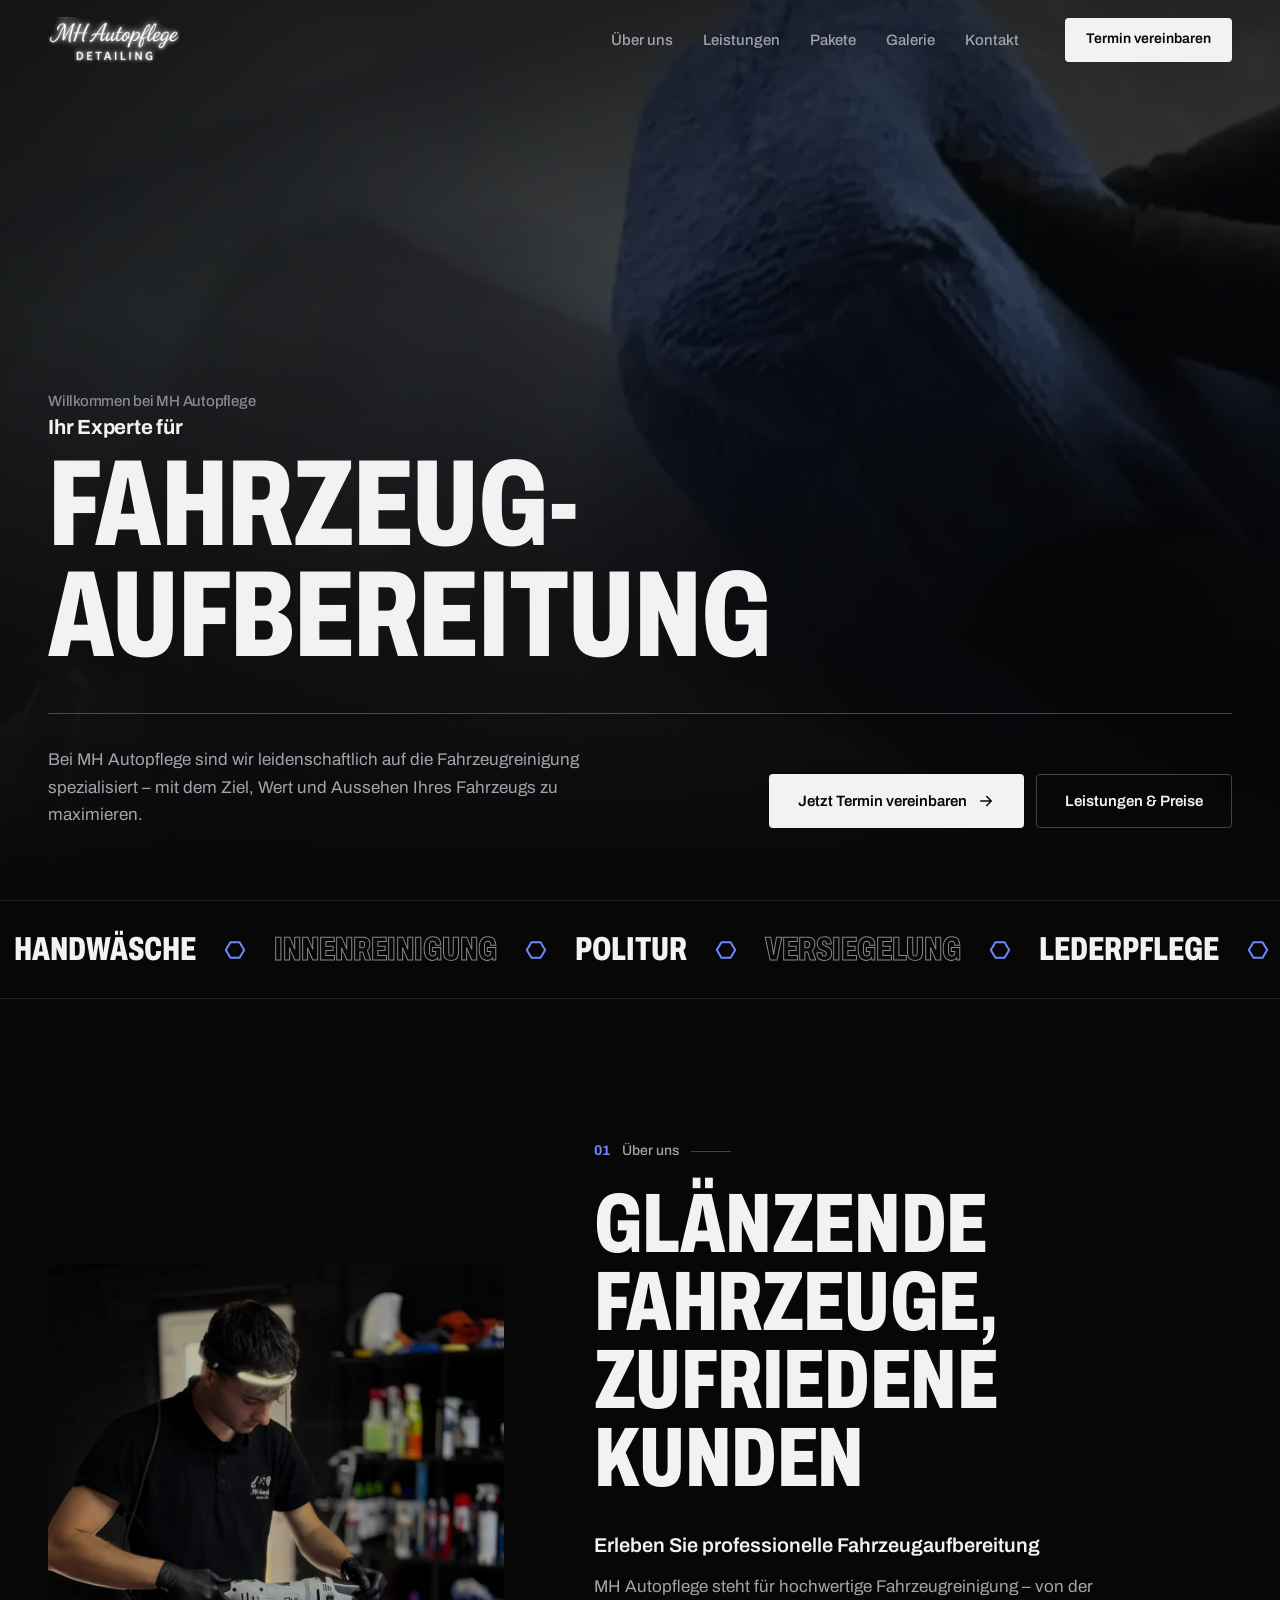
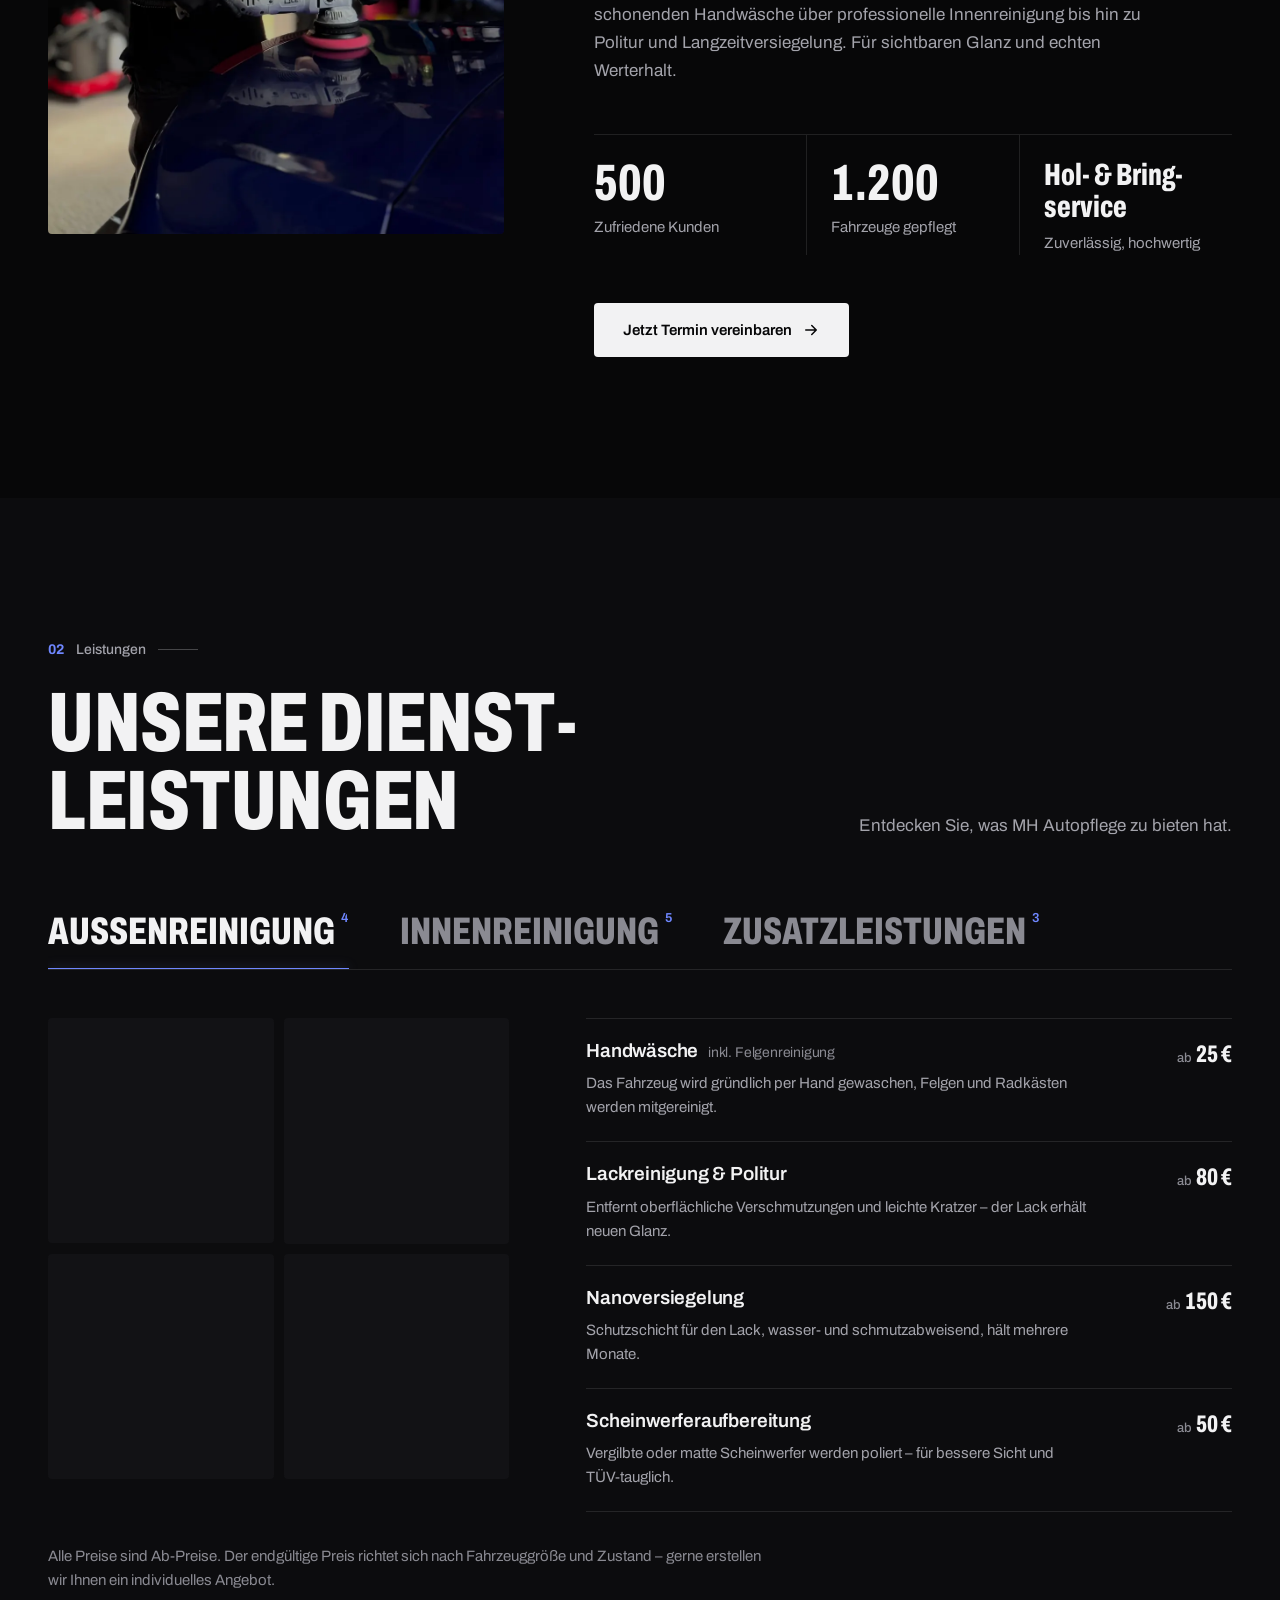
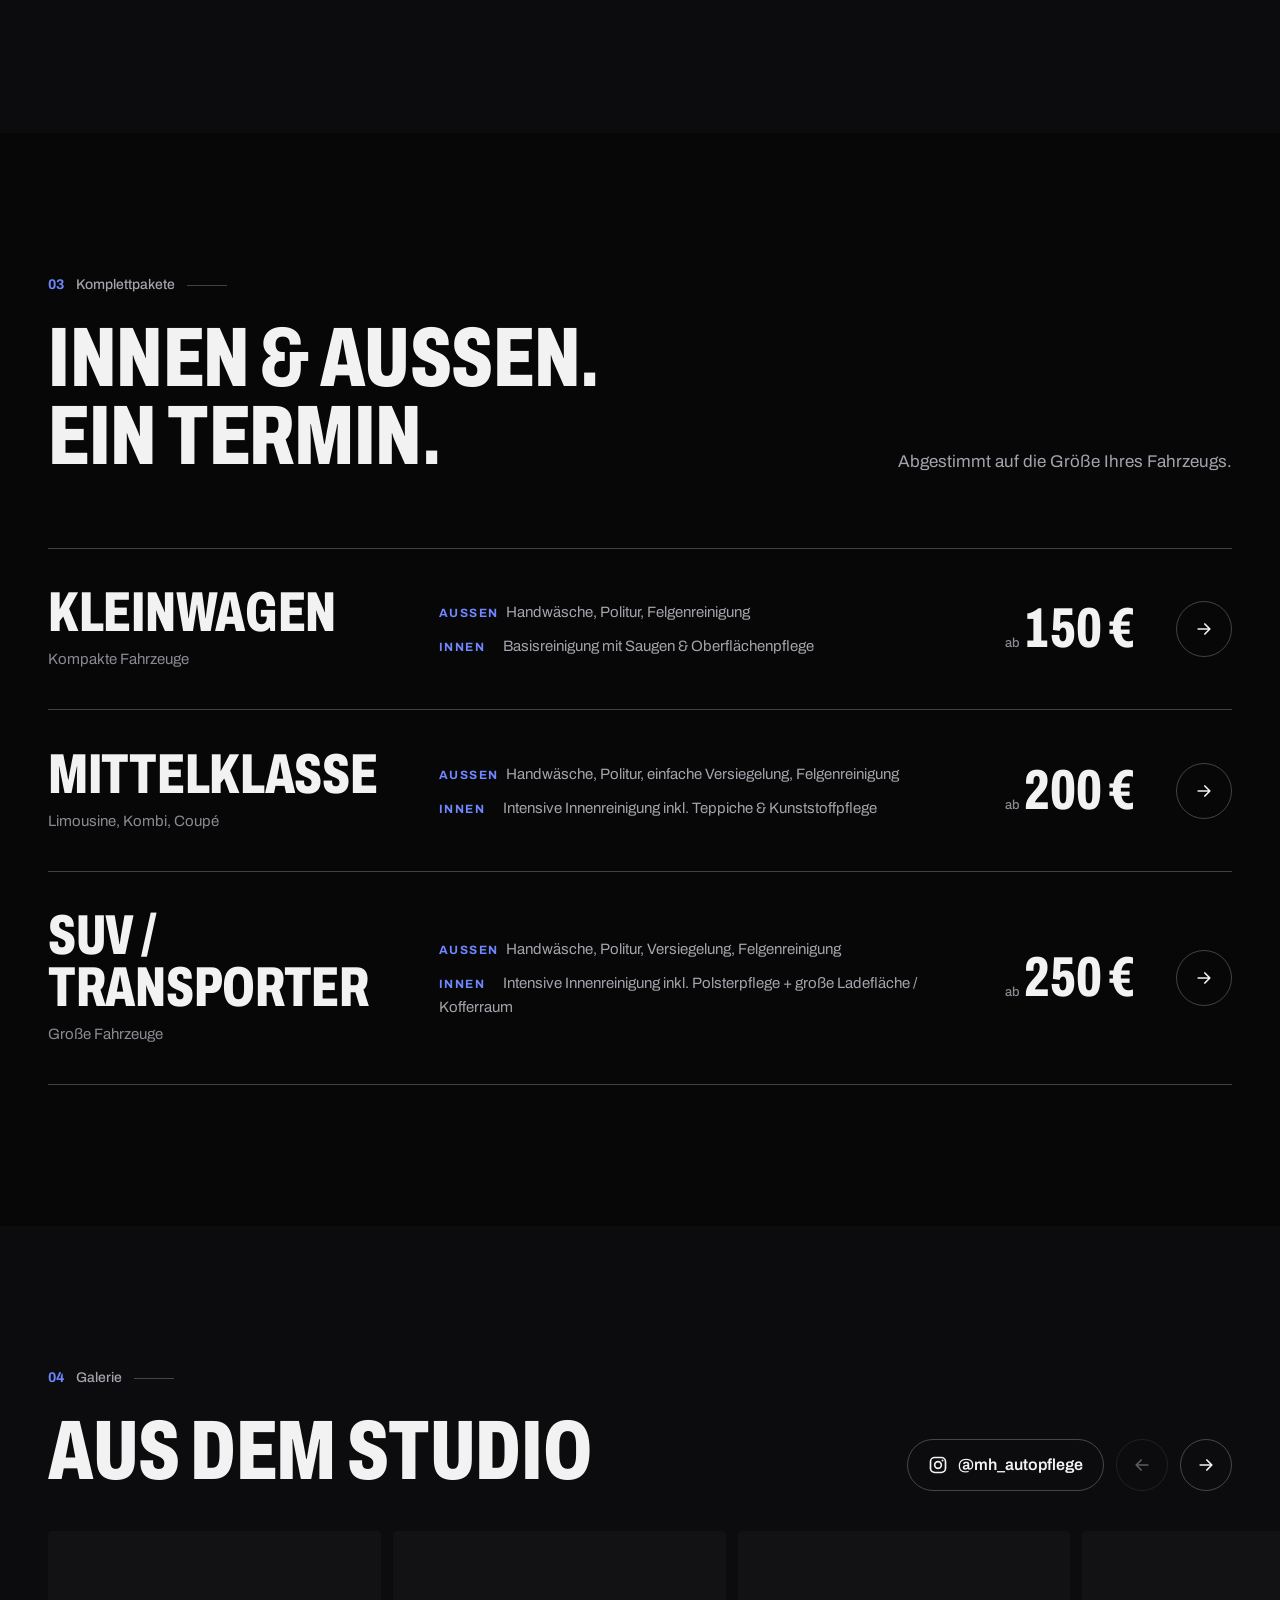
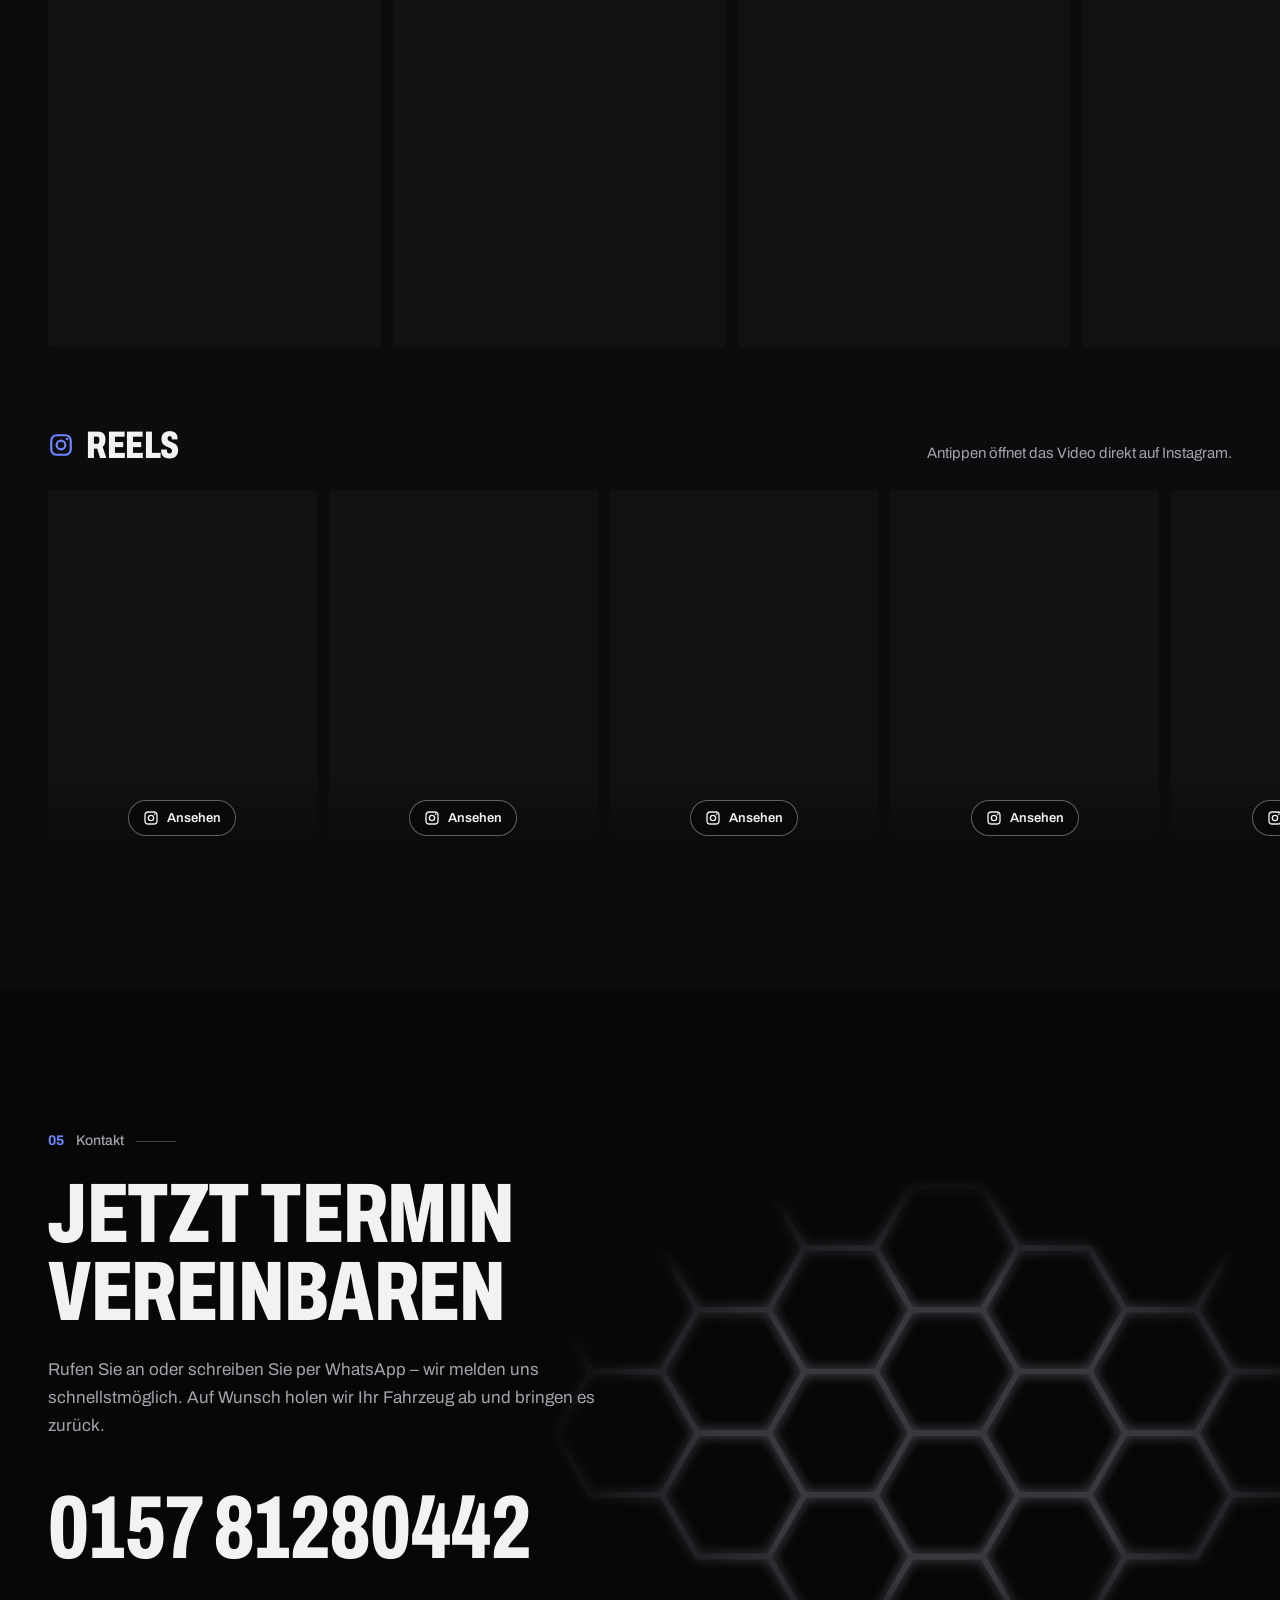
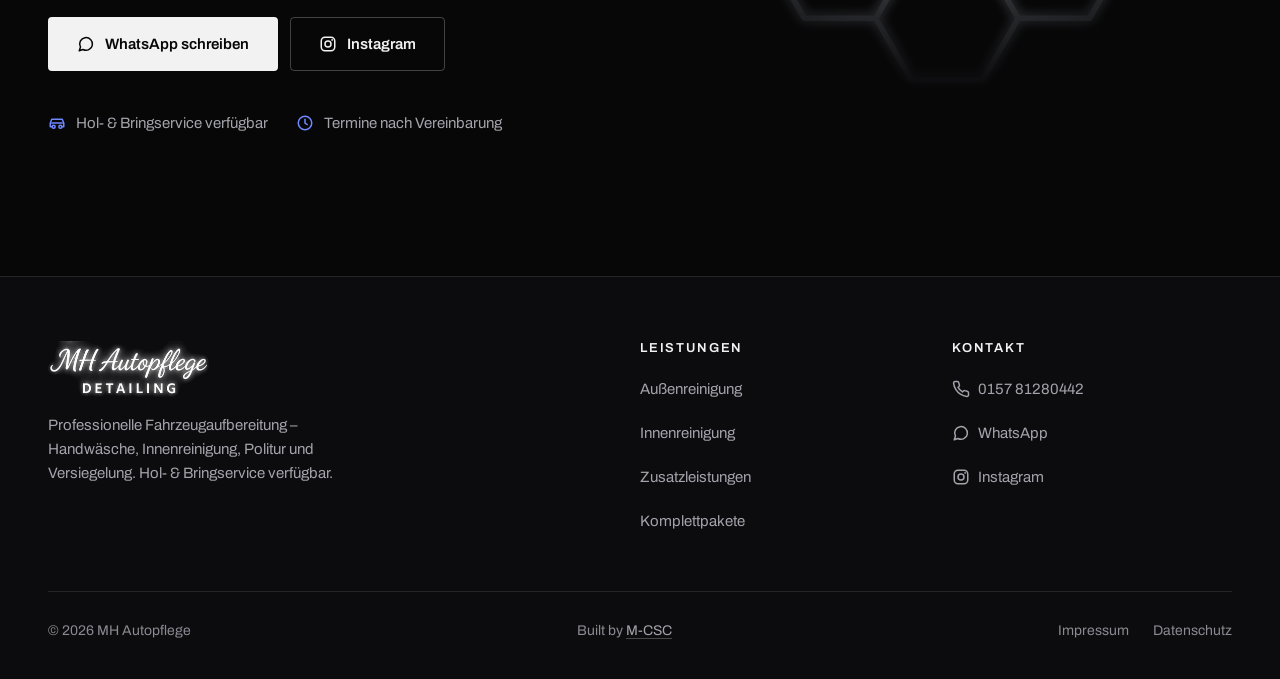
==== commit 08b2c2ab: "Reels: Cover ohne schwarze Balken, einheitlich 3:4 Instagram liefert die Cover als 9:16 mit Letterbo" ====
--- a/index.html
+++ b/index.html
@@ -320,7 +320,7 @@
       </div>
 
       <!-- Reels: reine Links zu Instagram (keine Einbettung, keine Meta-Skripte).
-           Neues Reel: <li> kopieren, href, aria-label und Vorschaubild (assets/img/reels/, 9:16) anpassen.
+           Neues Reel: <li> kopieren, href, aria-label und Vorschaubild (assets/img/reels/, 3:4, 360x480) anpassen.
            Ohne Vorschaubild: Variante "reel--text" mit Modellname nutzen (siehe DOKU.md). -->
       <div class="container reels-head">
         <h3 class="reels-head__title"><svg aria-hidden="true"><use href="#i-ig"/></svg>Reels</h3>
@@ -329,31 +329,31 @@
       <ul class="reels">
         <li>
           <a class="reel" href="https://www.instagram.com/p/DVtqnoqjZZN/" target="_blank" rel="noopener noreferrer" aria-label="BMW M4 – Reel auf Instagram ansehen">
-            <img src="assets/img/reels/bmw-m4.webp" width="360" height="640" loading="lazy" decoding="async" alt="">
+            <img src="assets/img/reels/bmw-m4.webp" width="360" height="480" loading="lazy" decoding="async" alt="">
             <span class="reel__cta"><svg aria-hidden="true"><use href="#i-ig"/></svg>Ansehen</span>
           </a>
         </li>
         <li>
           <a class="reel" href="https://www.instagram.com/p/De60wO9NVuD/" target="_blank" rel="noopener noreferrer" aria-label="GLC 63 S AMG – Reel auf Instagram ansehen">
-            <img src="assets/img/reels/glc-63-amg.webp" width="360" height="640" loading="lazy" decoding="async" alt="">
+            <img src="assets/img/reels/glc-63-amg.webp" width="360" height="480" loading="lazy" decoding="async" alt="">
             <span class="reel__cta"><svg aria-hidden="true"><use href="#i-ig"/></svg>Ansehen</span>
           </a>
         </li>
         <li>
           <a class="reel" href="https://www.instagram.com/p/DejndtnNtky/" target="_blank" rel="noopener noreferrer" aria-label="BMW M2 – Reel auf Instagram ansehen">
-            <img src="assets/img/reels/bmw-m2.webp" width="360" height="640" loading="lazy" decoding="async" alt="">
+            <img src="assets/img/reels/bmw-m2.webp" width="360" height="480" loading="lazy" decoding="async" alt="">
             <span class="reel__cta"><svg aria-hidden="true"><use href="#i-ig"/></svg>Ansehen</span>
           </a>
         </li>
         <li>
           <a class="reel" href="https://www.instagram.com/p/DcQIJCmtHz7/" target="_blank" rel="noopener noreferrer" aria-label="Piaggio – Reel auf Instagram ansehen">
-            <img src="assets/img/reels/piaggio.webp" width="360" height="640" loading="lazy" decoding="async" alt="">
+            <img src="assets/img/reels/piaggio.webp" width="360" height="480" loading="lazy" decoding="async" alt="">
             <span class="reel__cta"><svg aria-hidden="true"><use href="#i-ig"/></svg>Ansehen</span>
           </a>
         </li>
         <li>
           <a class="reel" href="https://www.instagram.com/p/Db6M6GyNDyL/" target="_blank" rel="noopener noreferrer" aria-label="SQ5 – Reel auf Instagram ansehen">
-            <img src="assets/img/reels/sq5.webp" width="360" height="640" loading="lazy" decoding="async" alt="">
+            <img src="assets/img/reels/sq5.webp" width="360" height="480" loading="lazy" decoding="async" alt="">
             <span class="reel__cta"><svg aria-hidden="true"><use href="#i-ig"/></svg>Ansehen</span>
           </a>
         </li>
--- a/assets/css/style.css
+++ b/assets/css/style.css
@@ -689,7 +689,7 @@
 .reels {
   display: grid;
   grid-auto-flow: column;
-  grid-auto-columns: clamp(170px, 19vw, 250px);
+  grid-auto-columns: clamp(200px, 21vw, 280px);
   gap: 12px;
   padding-inline: max(var(--gutter), calc((100vw - var(--container)) / 2));
   overflow-x: auto;
@@ -703,7 +703,7 @@
 .reel {
   position: relative;
   display: block;
-  aspect-ratio: 9 / 16;
+  aspect-ratio: 3 / 4;
   overflow: hidden;
   border-radius: var(--radius);
   background: var(--color-surface);
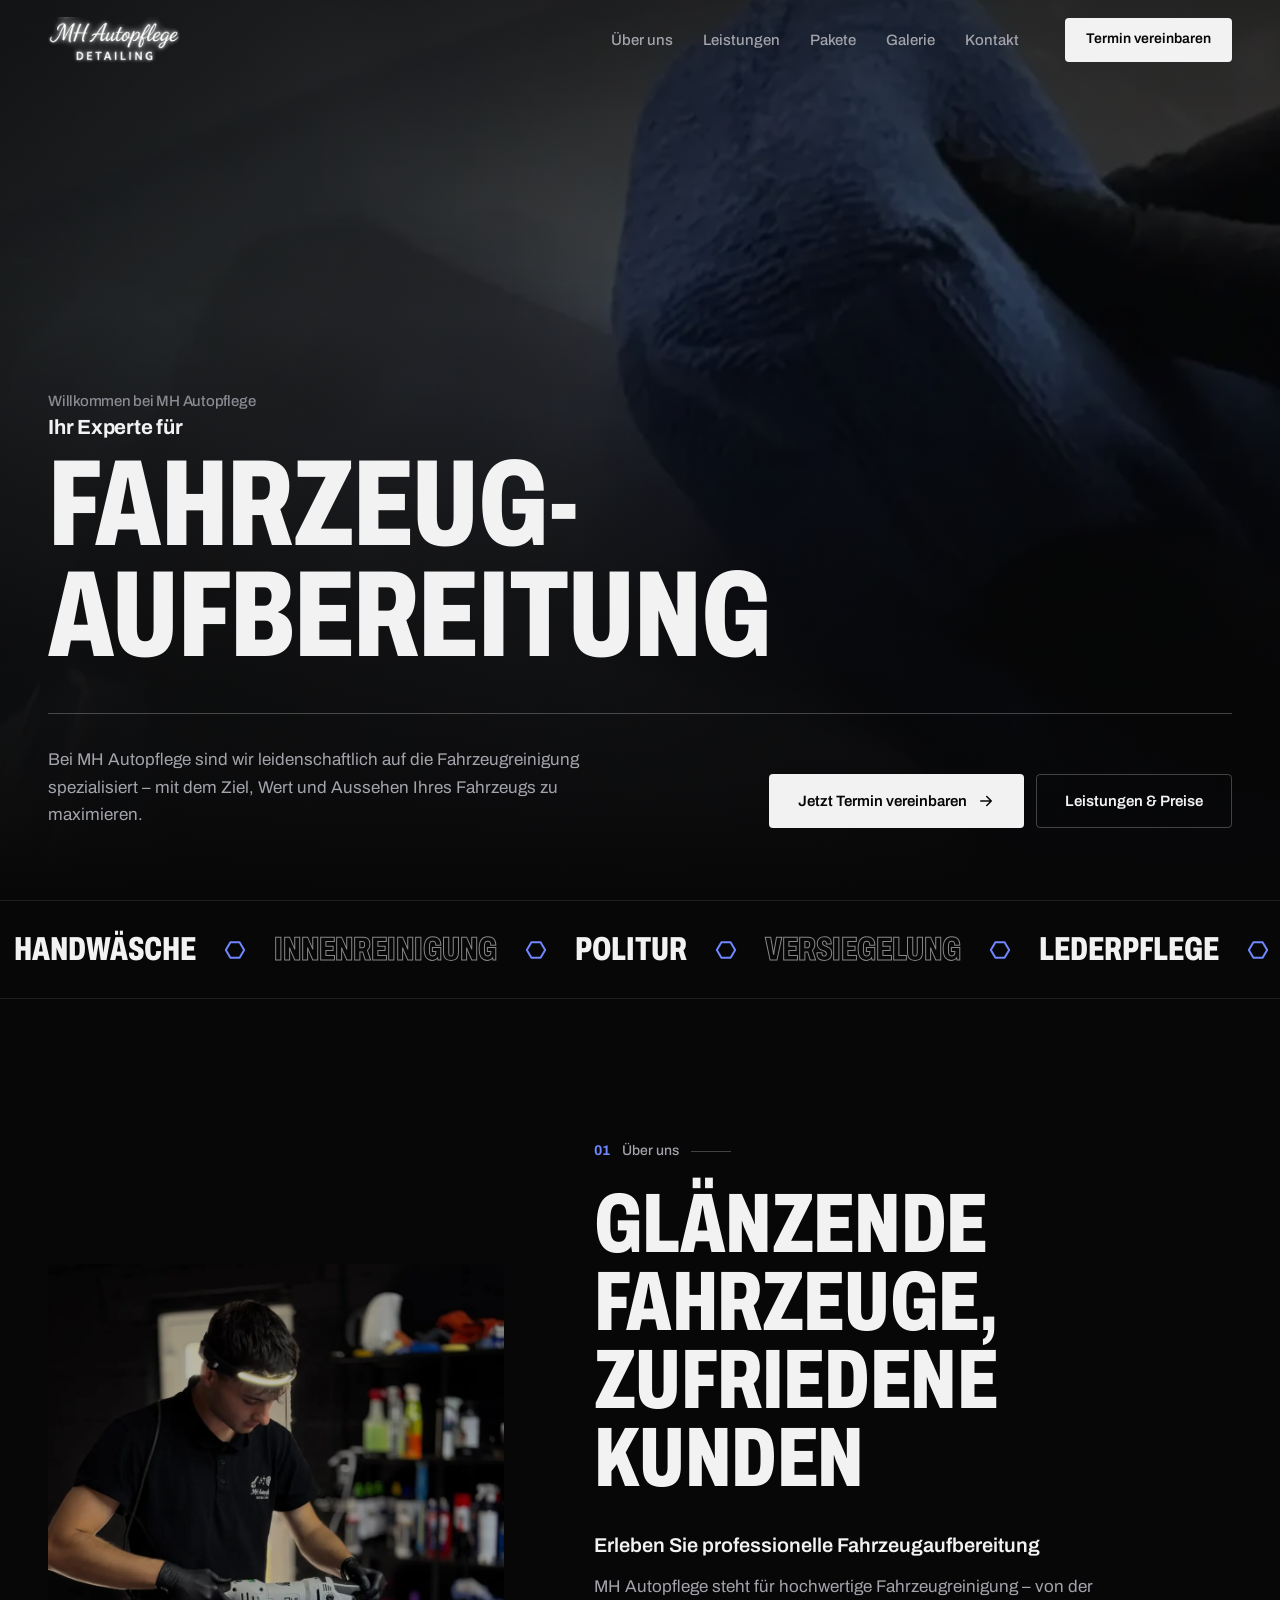
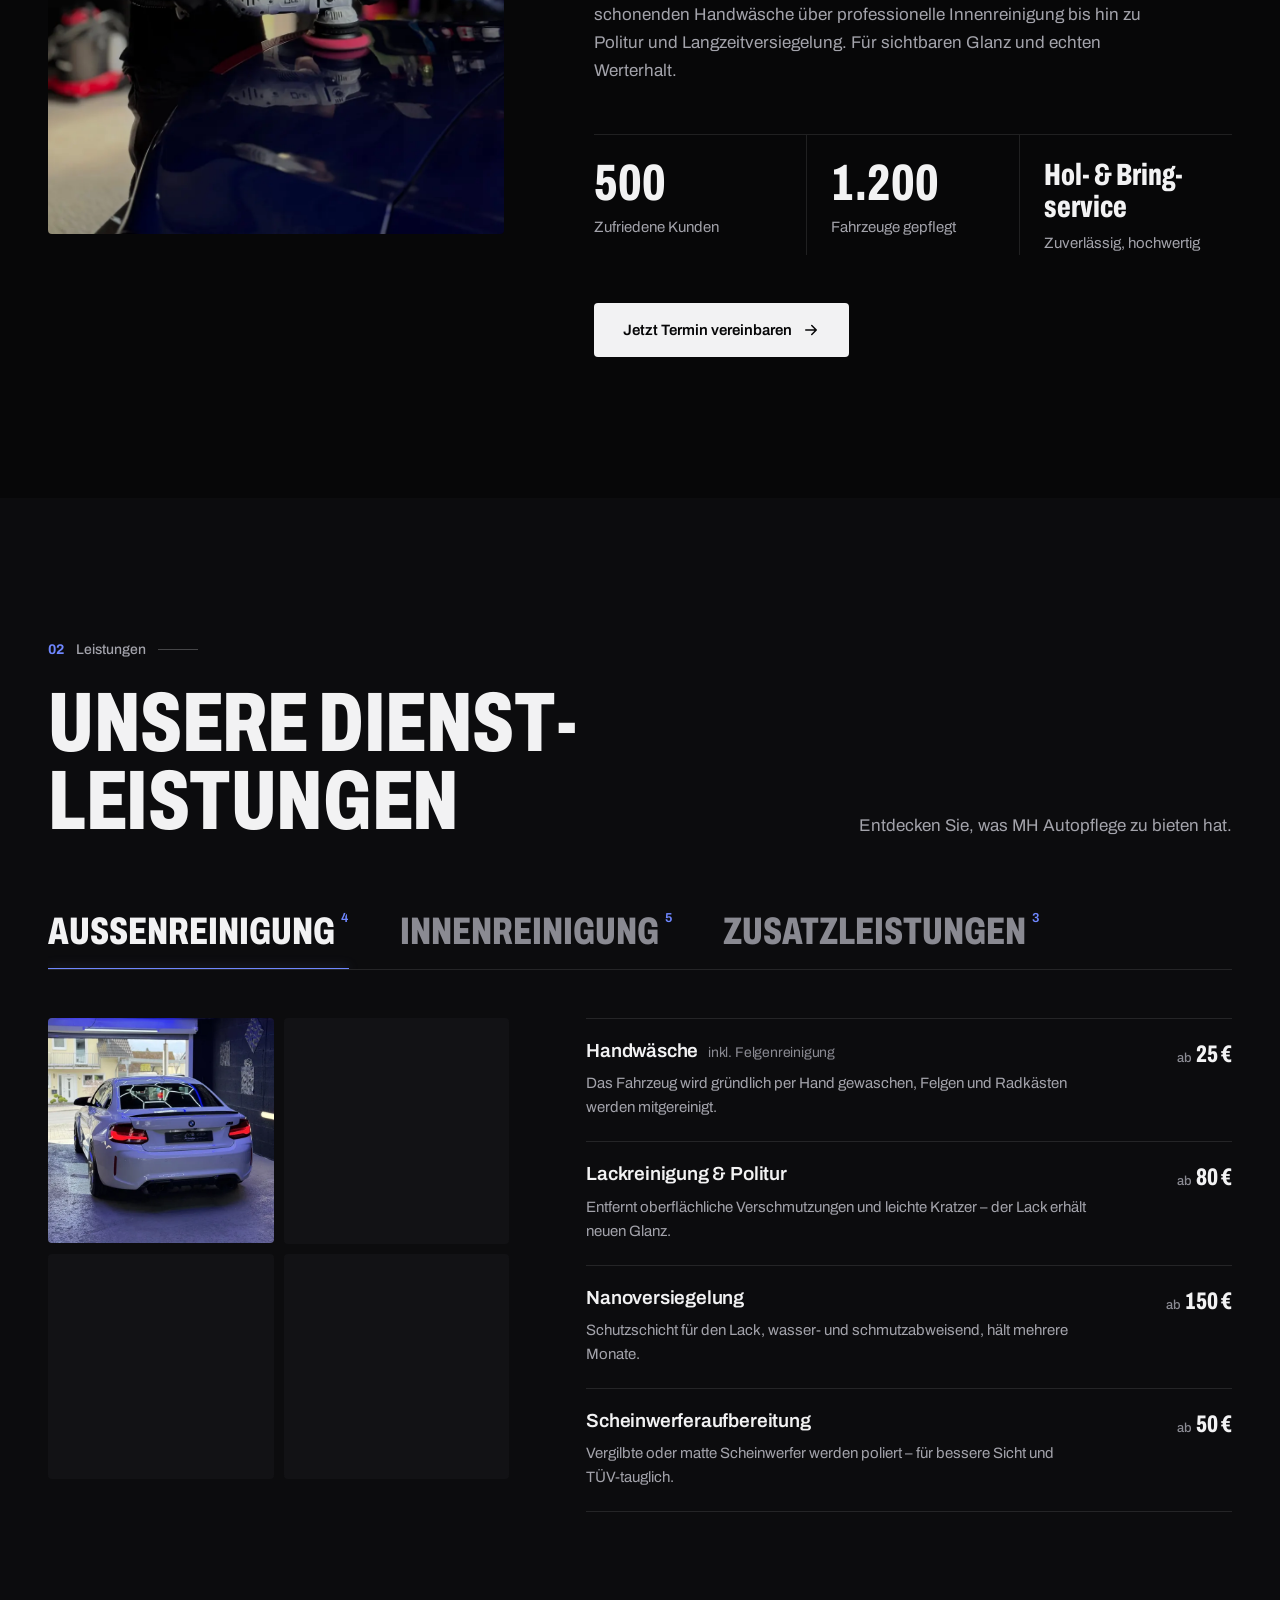
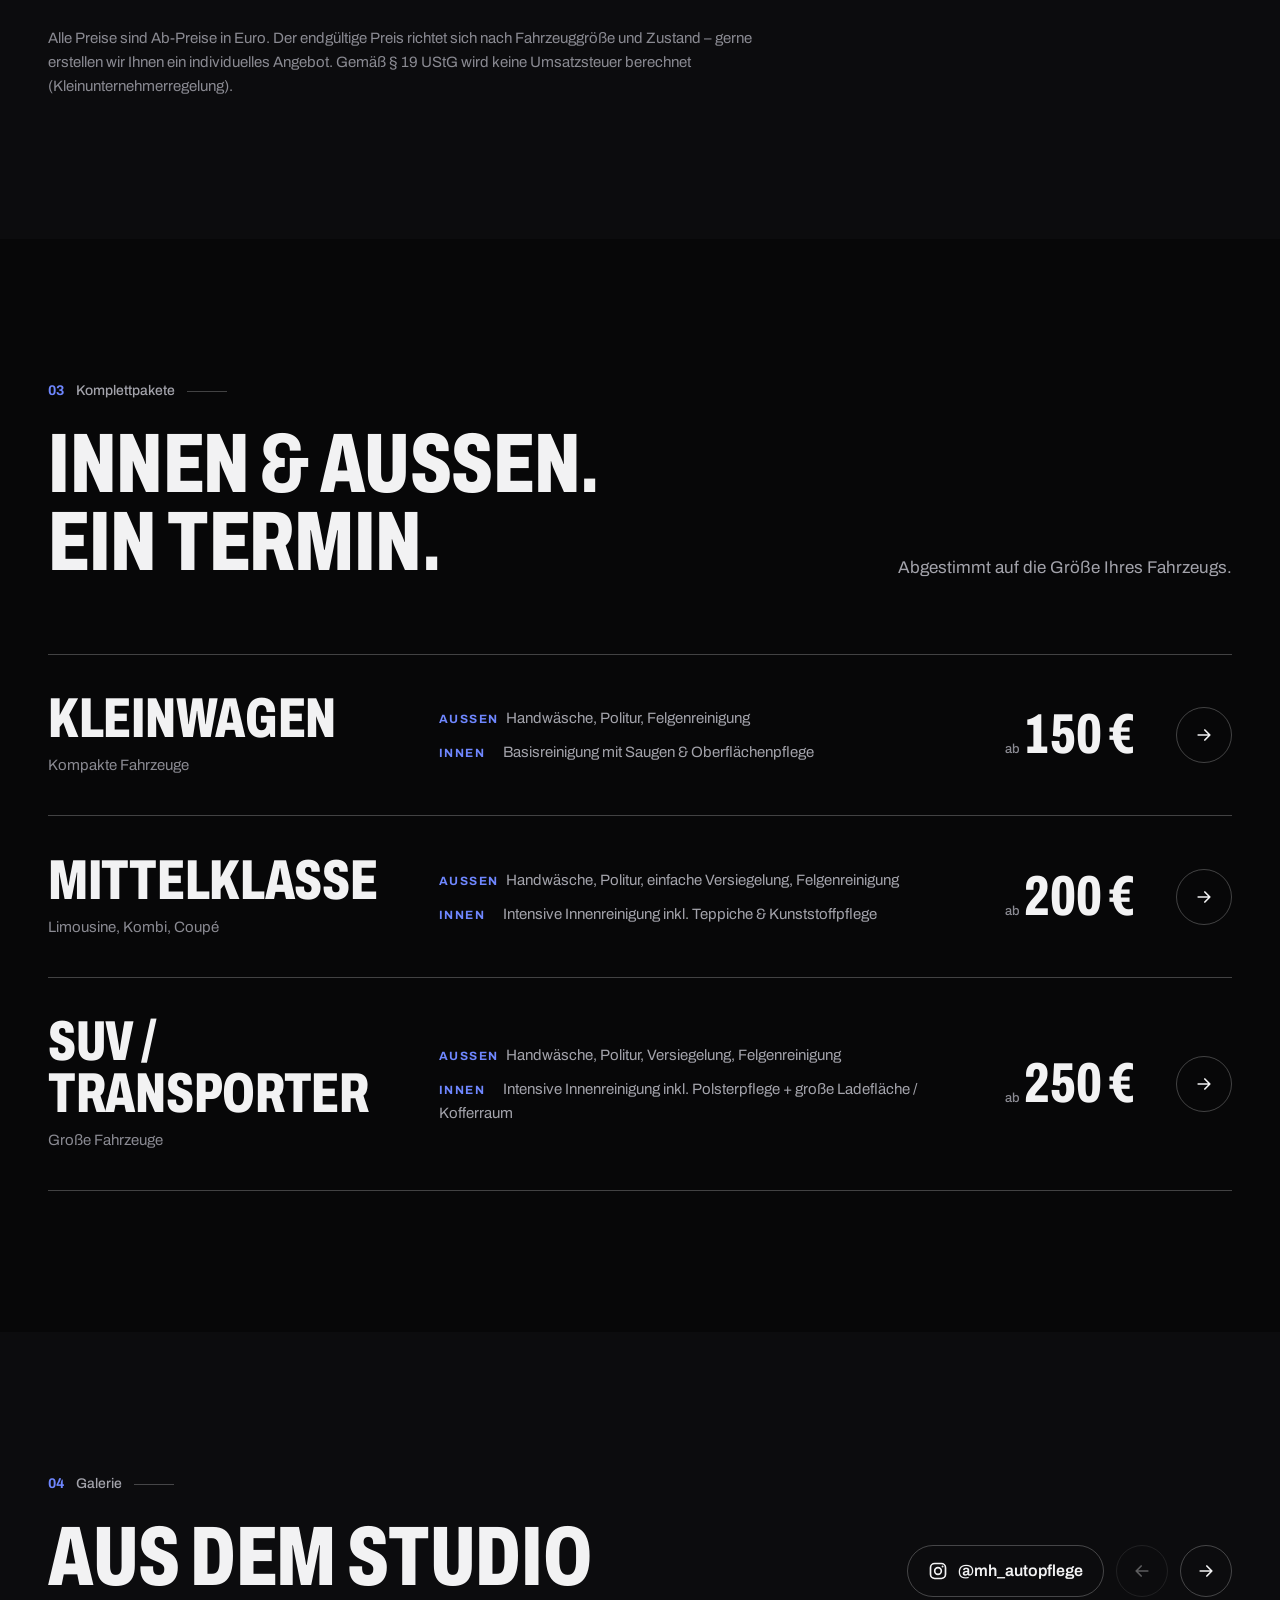
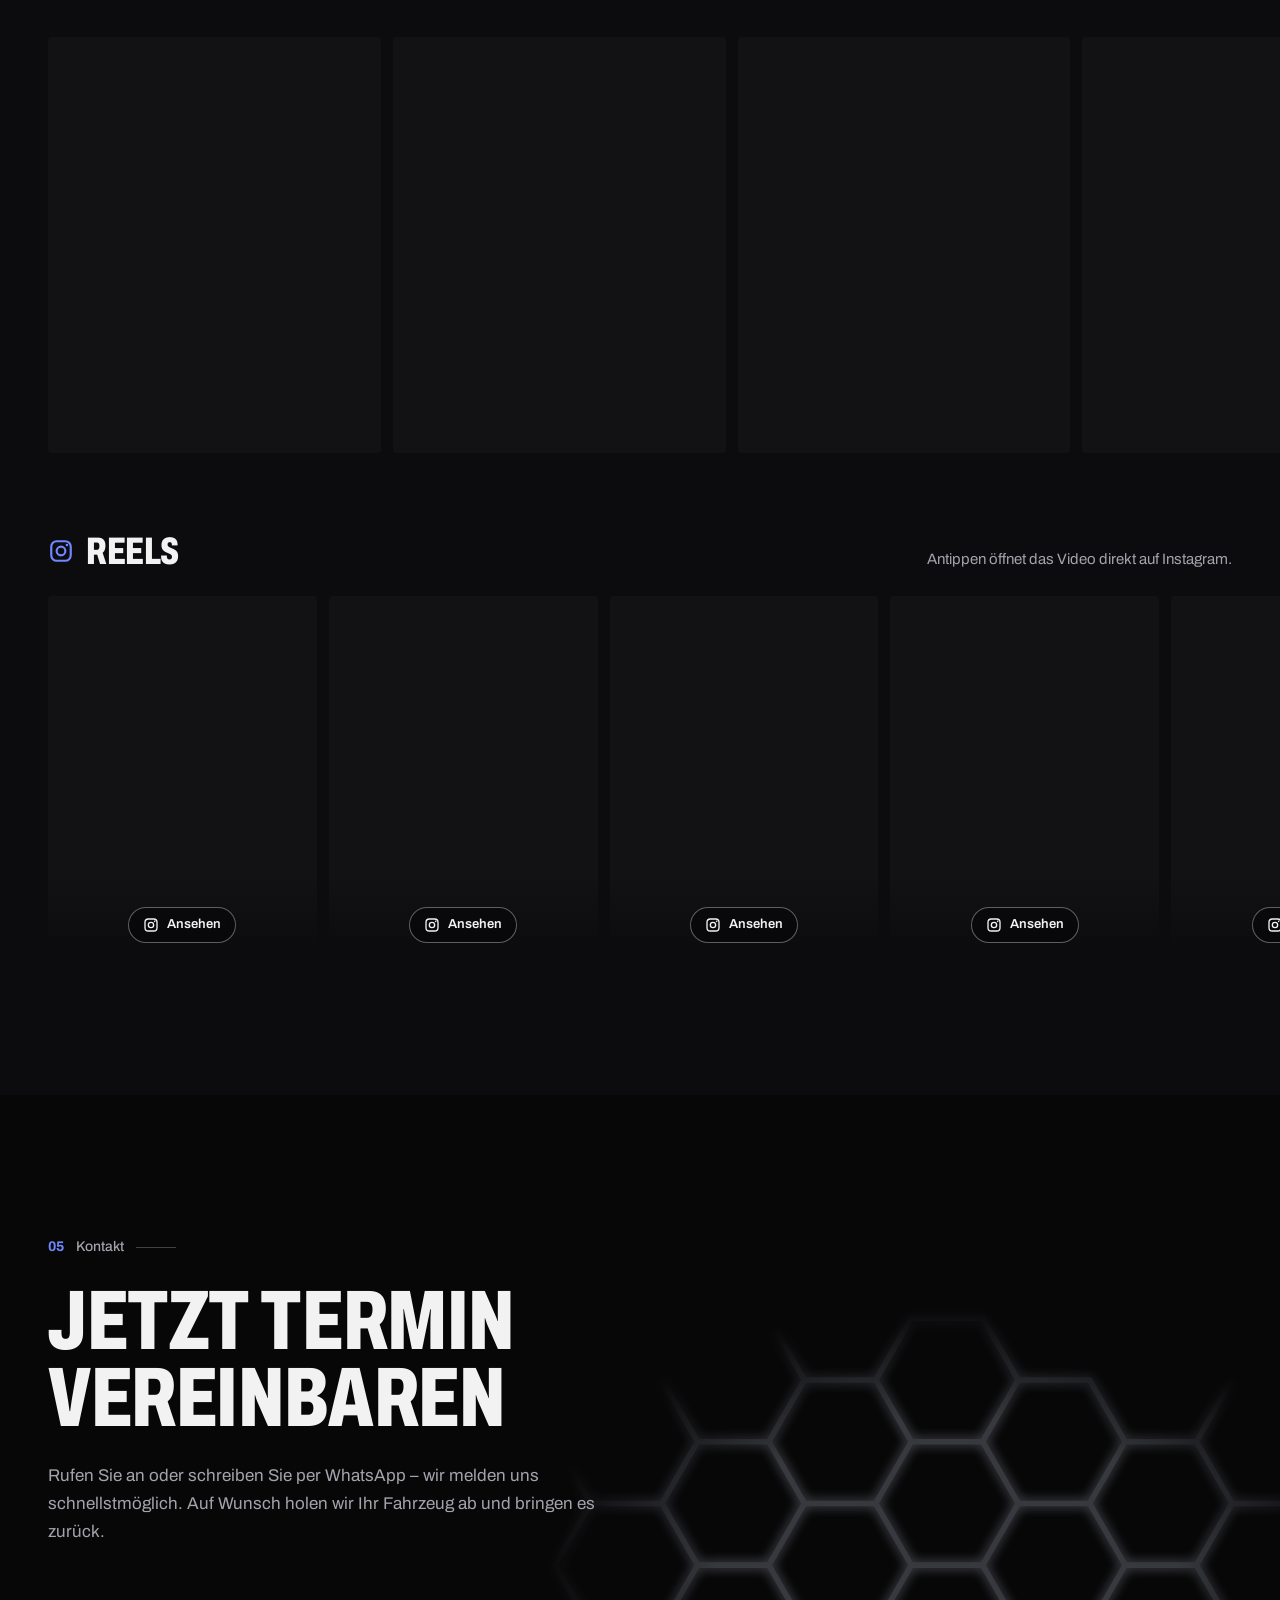
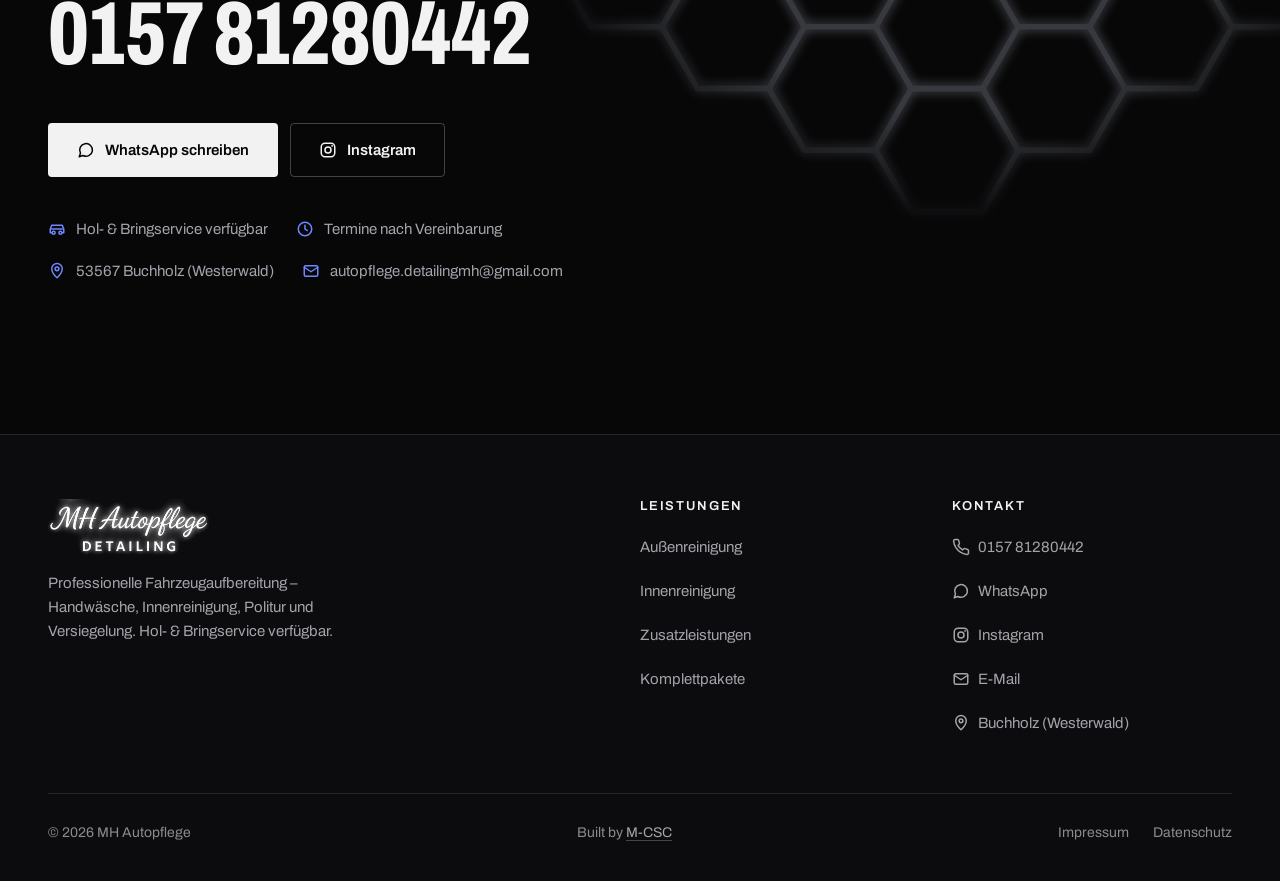
==== commit 2bcccd7a: "Weiche Tab-Übergänge, Impressum und Datenschutz final - Leistungs-Tabs: Überblenden mit versetztem E" ====
--- a/index.html
+++ b/index.html
@@ -6,7 +6,7 @@
   <meta http-equiv="Content-Security-Policy" content="default-src 'self'; img-src 'self' data:; media-src 'self'; font-src 'self'; style-src 'self'; script-src 'self'; object-src 'none'; base-uri 'self'; form-action 'self'">
   <meta name="referrer" content="strict-origin-when-cross-origin">
   <title>MH Autopflege – Fahrzeugaufbereitung &amp; Detailing</title>
-  <meta name="description" content="MH Autopflege: professionelle Fahrzeugaufbereitung – Handwäsche, Innenreinigung, Politur, Versiegelung. Hol- &amp; Bringservice verfügbar. Termin per Telefon oder WhatsApp: 0157 81280442.">
+  <meta name="description" content="MH Autopflege in Buchholz (Westerwald): professionelle Fahrzeugaufbereitung – Handwäsche, Innenreinigung, Politur, Versiegelung. Hol- &amp; Bringservice verfügbar. Termin per Telefon oder WhatsApp: 0157 81280442.">
   <meta name="theme-color" content="#070708">
   <meta property="og:type" content="website">
   <meta property="og:title" content="MH Autopflege – Fahrzeugaufbereitung &amp; Detailing">
@@ -29,6 +29,8 @@
     <symbol id="i-play" viewBox="0 0 24 24"><path d="M8 5.5v13l10.5-6.5z" fill="currentColor"/></symbol>
     <symbol id="i-hex" viewBox="0 0 24 24"><path d="M7 3.5h10l5 8.5-5 8.5H7L2 12z" fill="none" stroke="currentColor" stroke-width="2.2" stroke-linejoin="round"/></symbol>
     <symbol id="i-car" viewBox="0 0 24 24"><g fill="none" stroke="currentColor" stroke-width="2" stroke-linecap="round" stroke-linejoin="round"><path d="M5 17H3v-5l2-5h14l2 5v5h-2"/><path d="M5 12h14"/><circle cx="7.5" cy="17" r="2"/><circle cx="16.5" cy="17" r="2"/></g></symbol>
+    <symbol id="i-mail" viewBox="0 0 24 24"><g fill="none" stroke="currentColor" stroke-width="2" stroke-linecap="round" stroke-linejoin="round"><rect x="3" y="5" width="18" height="14" rx="2"/><path d="m3 7 9 6 9-6"/></g></symbol>
+    <symbol id="i-pin" viewBox="0 0 24 24"><g fill="none" stroke="currentColor" stroke-width="2" stroke-linecap="round" stroke-linejoin="round"><path d="M12 21s7-6.2 7-12a7 7 0 1 0-14 0c0 5.8 7 12 7 12z"/><circle cx="12" cy="9" r="2.5"/></g></symbol>
     <symbol id="i-clock" viewBox="0 0 24 24"><g fill="none" stroke="currentColor" stroke-width="2" stroke-linecap="round"><circle cx="12" cy="12" r="9"/><path d="M12 7v5l3 2"/></g></symbol>
   </svg>
 
@@ -143,6 +145,7 @@
           <button class="tab" type="button" role="tab" id="tab-zusatz" aria-controls="zusatz" aria-selected="false" tabindex="-1"><span>Zusatz<span class="tab__rest">leistungen</span></span><sup>3</sup></button>
         </div>
 
+        <div class="panels">
         <div class="panel" id="aussen" role="tabpanel" aria-labelledby="tab-aussen" data-anchor>
           <div class="mosaic">
             <div class="media"><img src="assets/img/leistungen/aussen-1.webp" width="640" height="640" loading="lazy" decoding="async" alt="Frisch gewaschener weißer BMW von hinten unter Hexagon-Beleuchtung"></div>
@@ -240,7 +243,9 @@
           </div>
         </div>
 
-        <p class="price-note">Alle Preise sind Ab-Preise. Der endgültige Preis richtet sich nach Fahrzeuggröße und Zustand – gerne erstellen wir Ihnen ein individuelles Angebot.</p>
+        </div>
+
+        <p class="price-note">Alle Preise sind Ab-Preise in Euro. Der endgültige Preis richtet sich nach Fahrzeuggröße und Zustand – gerne erstellen wir Ihnen ein individuelles Angebot. Gemäß § 19 UStG wird keine Umsatzsteuer berechnet (Kleinunternehmerregelung).</p>
       </div>
     </section>
 
@@ -367,7 +372,7 @@
       </ul>
     </section>
 
-    <!-- 05 Kontakt — TODO: E-Mail und Adresse ergänzen, sobald bekannt (siehe DOKU.md) -->
+    <!-- 05 Kontakt -->
     <section class="section contact-section" id="kontakt">
       <div class="container contact">
         <div>
@@ -382,6 +387,8 @@
           <ul class="contact__facts">
             <li><svg aria-hidden="true"><use href="#i-car"/></svg>Hol- &amp; Bringservice verfügbar</li>
             <li><svg aria-hidden="true"><use href="#i-clock"/></svg>Termine nach Vereinbarung</li>
+            <li><svg aria-hidden="true"><use href="#i-pin"/></svg>53567 Buchholz (Westerwald)</li>
+            <li><svg aria-hidden="true"><use href="#i-mail"/></svg><a href="mailto:autopflege.detailingmh@gmail.com">autopflege.detailingmh@gmail.com</a></li>
           </ul>
         </div>
         <img class="contact__logo" src="assets/img/brand/logo.webp" width="720" height="506" loading="lazy" decoding="async" alt="Logo MH Autopflege Detailing">
@@ -409,6 +416,8 @@
           <a href="tel:+4915781280442"><svg aria-hidden="true"><use href="#i-phone"/></svg>0157 81280442</a>
           <a href="https://wa.me/4915781280442" target="_blank" rel="noopener noreferrer"><svg aria-hidden="true"><use href="#i-wa"/></svg>WhatsApp</a>
           <a href="https://www.instagram.com/mh_autopflege" target="_blank" rel="noopener noreferrer"><svg aria-hidden="true"><use href="#i-ig"/></svg>Instagram</a>
+          <a href="mailto:autopflege.detailingmh@gmail.com"><svg aria-hidden="true"><use href="#i-mail"/></svg>E-Mail</a>
+          <span><svg aria-hidden="true"><use href="#i-pin"/></svg>Buchholz (Westerwald)</span>
         </div>
       </div>
       <div class="site-footer__bottom">
--- a/assets/css/style.css
+++ b/assets/css/style.css
@@ -498,6 +498,68 @@
 }
 .panel + .panel { margin-top: var(--space-8); }
 .js-tabs .panel + .panel { margin-top: 0; }
+
+/* Gleitende Unterstreichung (per JS positioniert) */
+.tabs { position: relative; }
+.tabs__indicator {
+  position: absolute;
+  left: 0;
+  bottom: -1px;
+  width: 0;
+  height: 2px;
+  background: var(--color-accent);
+  box-shadow: 0 0 12px var(--color-glow);
+  transition: transform 450ms var(--ease-out), width 450ms var(--ease-out);
+  pointer-events: none;
+}
+.tabs.has-indicator .tab::after { display: none; }
+
+/* Weicher Wechsel: Desktop = Überblenden im selben Rasterfeld (keine Höhensprünge) */
+.js-tabs .panels { display: grid; }
+.js-tabs .panel {
+  grid-area: 1 / 1;
+  transition: opacity 350ms var(--ease-out), transform 450ms var(--ease-out), visibility 0s linear 350ms;
+}
+.js-tabs .panel:not(.is-active) {
+  opacity: 0;
+  visibility: hidden;
+  transform: translateY(12px);
+  pointer-events: none;
+}
+.js-tabs .panel.is-active {
+  transition: opacity 450ms var(--ease-out) 120ms, transform 600ms var(--ease-out) 120ms, visibility 0s;
+}
+.js-tabs .panel .media,
+.js-tabs .panel .price-item {
+  transition: opacity 500ms var(--ease-out), transform 600ms var(--ease-out);
+}
+.js-tabs .panel:not(.is-active) .media { opacity: 0; transform: scale(0.97); }
+.js-tabs .panel:not(.is-active) .price-item { opacity: 0; transform: translateY(10px); }
+.js-tabs .panel.is-active .media:nth-child(1) { transition-delay: 140ms; }
+.js-tabs .panel.is-active .media:nth-child(2) { transition-delay: 200ms; }
+.js-tabs .panel.is-active .media:nth-child(3) { transition-delay: 260ms; }
+.js-tabs .panel.is-active .media:nth-child(4) { transition-delay: 320ms; }
+.js-tabs .panel.is-active .price-item:nth-child(1) { transition-delay: 180ms; }
+.js-tabs .panel.is-active .price-item:nth-child(2) { transition-delay: 230ms; }
+.js-tabs .panel.is-active .price-item:nth-child(3) { transition-delay: 280ms; }
+.js-tabs .panel.is-active .price-item:nth-child(4) { transition-delay: 330ms; }
+.js-tabs .panel.is-active .price-item:nth-child(5) { transition-delay: 380ms; }
+
+/* Handy: inaktive Bereiche aus dem Layout nehmen (keine Leerräume), aktiven sanft einblenden */
+@media (max-width: 900px) {
+  .js-tabs .panel:not(.is-active) { display: none; }
+  .js-tabs .panel.is-active { animation: panel-in 500ms var(--ease-out) both; }
+  .js-tabs .panel.is-active .media,
+  .js-tabs .panel.is-active .price-item { animation: panel-in 550ms var(--ease-out) both; }
+  .js-tabs .panel.is-active .media:nth-child(2),
+  .js-tabs .panel.is-active .price-item:nth-child(2) { animation-delay: 60ms; }
+  .js-tabs .panel.is-active .media:nth-child(3),
+  .js-tabs .panel.is-active .price-item:nth-child(3) { animation-delay: 120ms; }
+  .js-tabs .panel.is-active .media:nth-child(4),
+  .js-tabs .panel.is-active .price-item:nth-child(4) { animation-delay: 180ms; }
+  .js-tabs .panel.is-active .price-item:nth-child(5) { animation-delay: 240ms; }
+}
+@keyframes panel-in { from { opacity: 0; transform: translateY(12px); } to { opacity: 1; transform: none; } }
 .panel__title { margin-bottom: var(--space-3); }
 .js-tabs .panel__title { display: none; }
 
@@ -874,6 +936,8 @@
 .contact__facts { display: flex; flex-wrap: wrap; gap: 8px 28px; margin-top: var(--space-5); color: var(--color-text-muted); font-size: 0.9375rem; }
 .contact__facts li { display: inline-flex; align-items: center; gap: 10px; }
 .contact__facts svg { width: 18px; height: 18px; color: var(--color-accent); }
+.contact__facts a { display: inline-flex; align-items: center; min-height: 44px; overflow-wrap: anywhere; transition: color var(--dur-fast); }
+.contact__facts a:hover { color: var(--color-text); }
 .contact__logo { justify-self: center; width: min(420px, 100%); height: auto; filter: drop-shadow(0 0 28px rgba(150, 170, 255, 0.18)); }
 
 @media (max-width: 900px) {
@@ -953,6 +1017,8 @@
 .legal p + p { margin-top: 12px; }
 .legal ul { list-style: disc; padding-left: 20px; margin-top: 8px; }
 .legal a { color: var(--color-accent); text-decoration: underline; text-underline-offset: 3px; }
+.legal__meta { margin-top: calc(var(--space-2) * -1); margin-bottom: var(--space-4); color: var(--color-text-subtle); }
+.legal strong { color: var(--color-text); }
 .legal .todo { padding: 1px 6px; border-radius: 2px; background: rgba(111, 135, 255, 0.16); color: #c6d0ff; }
 .legal .notice {
   margin-bottom: var(--space-4);
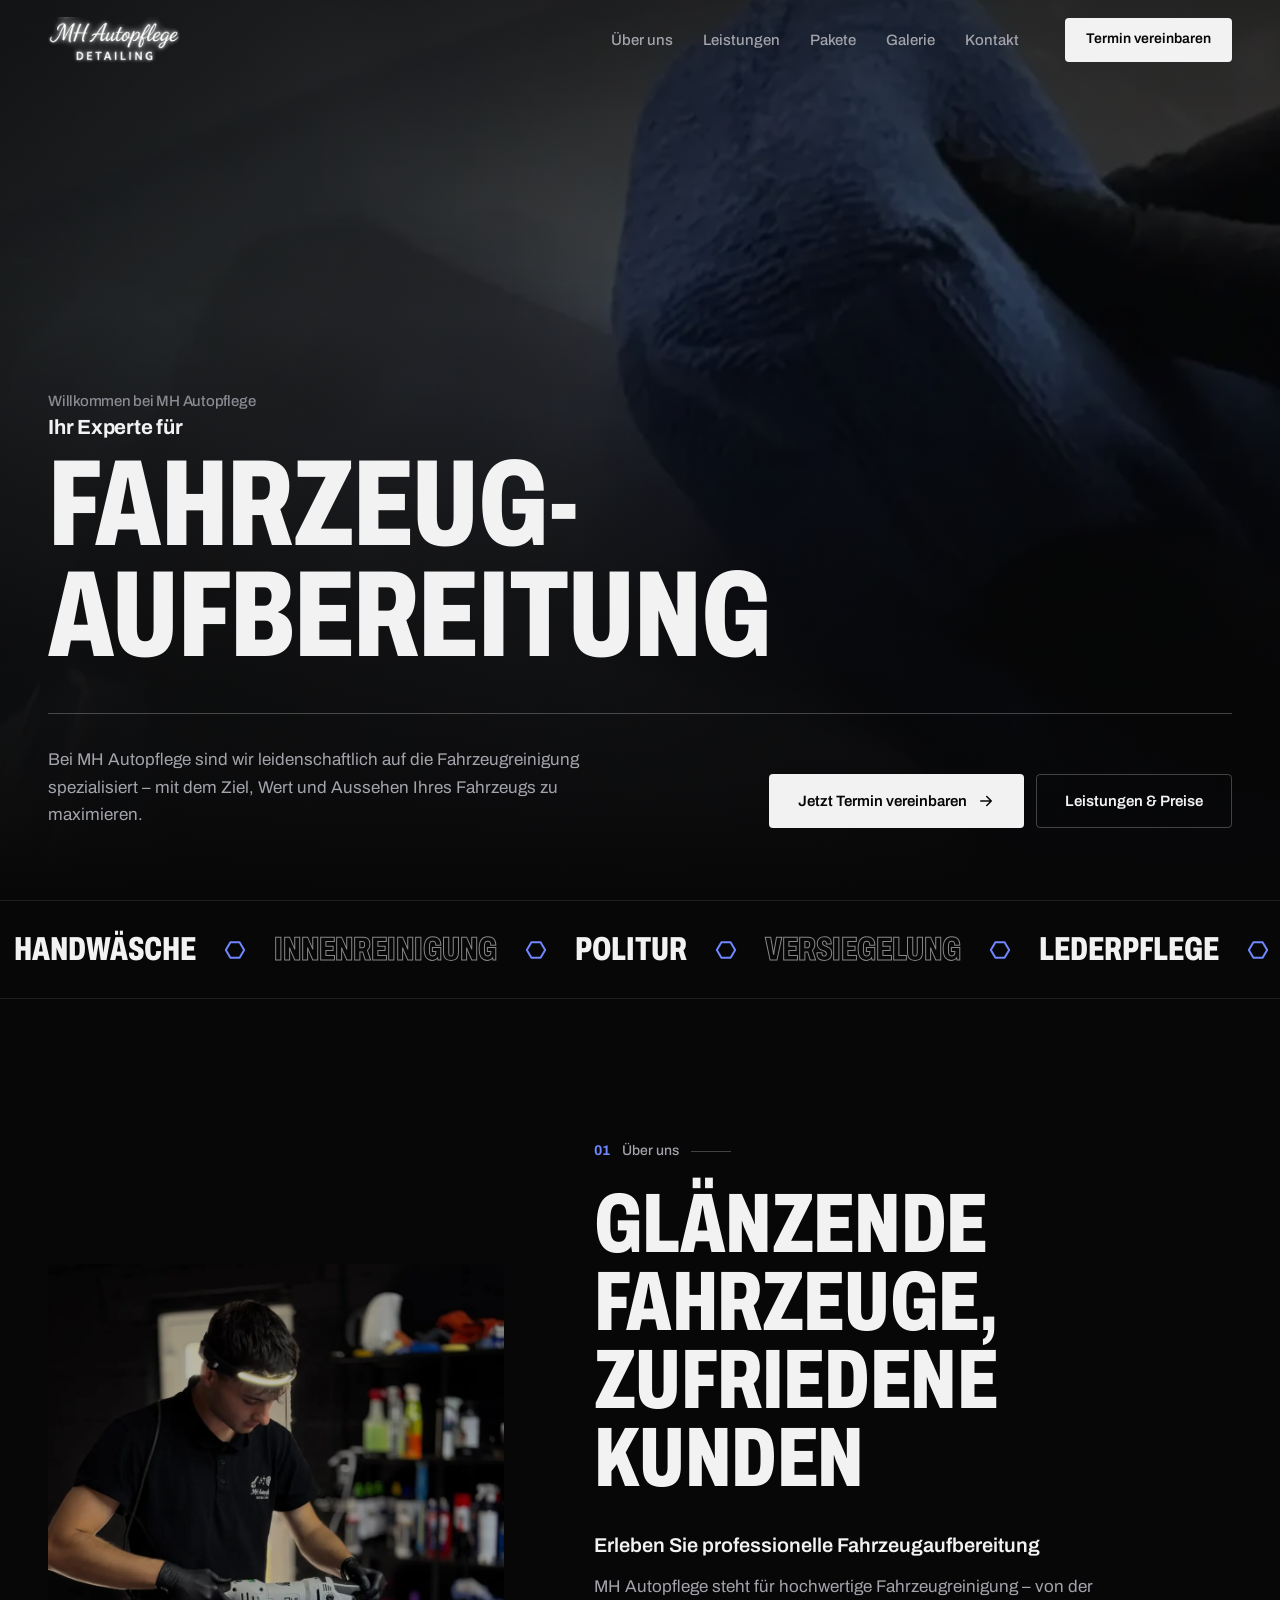
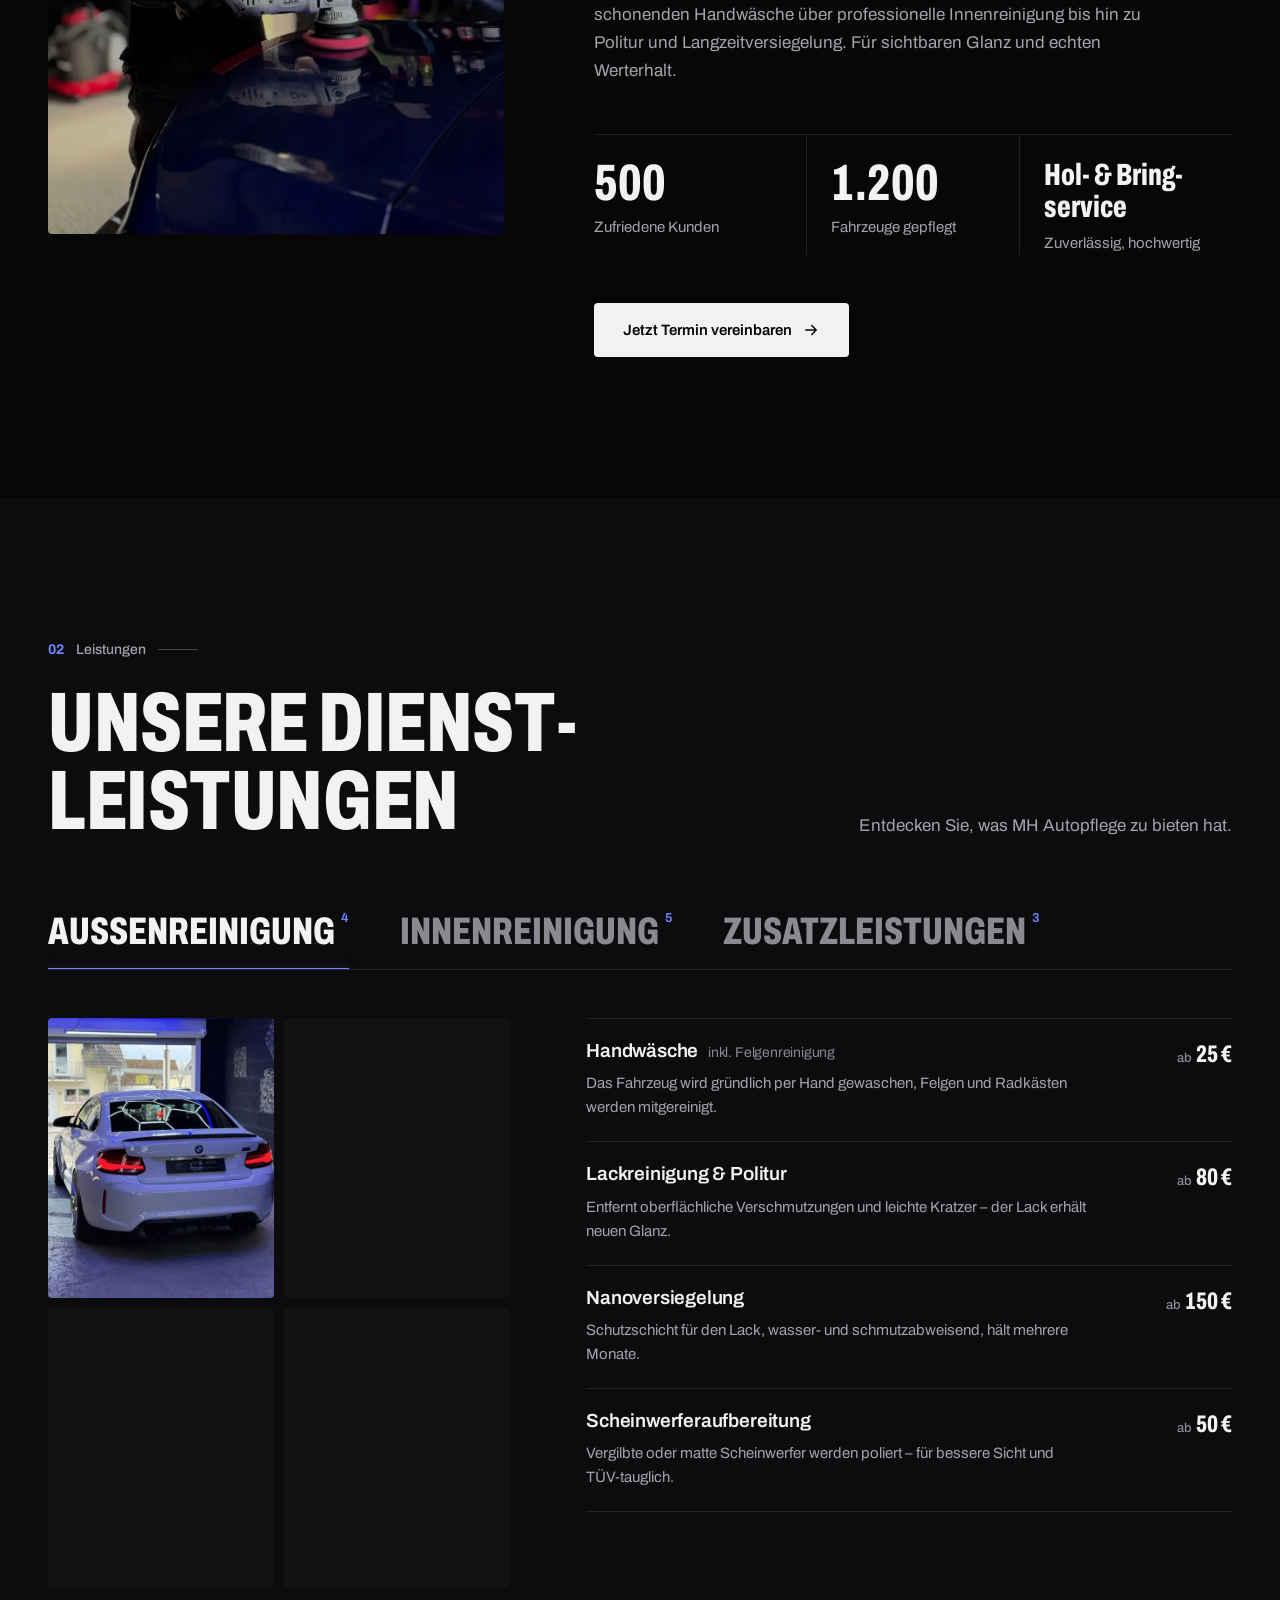
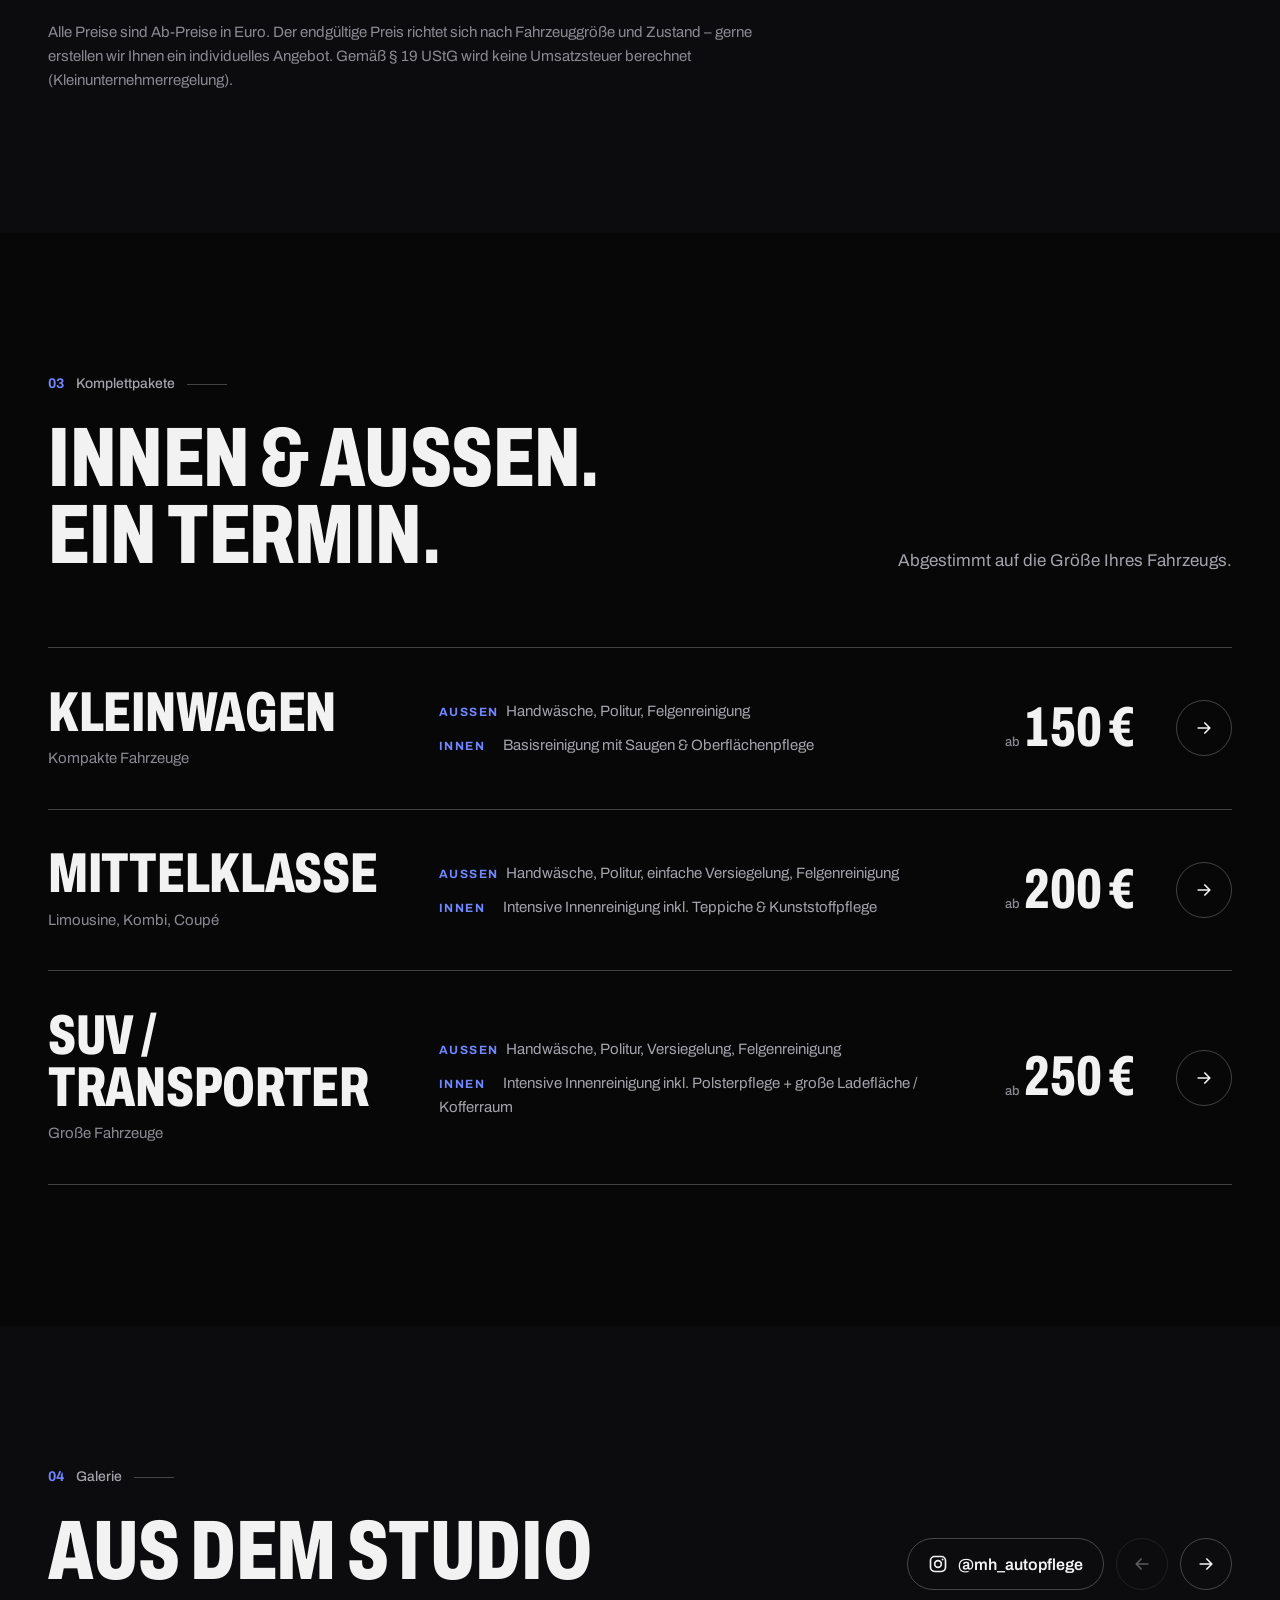
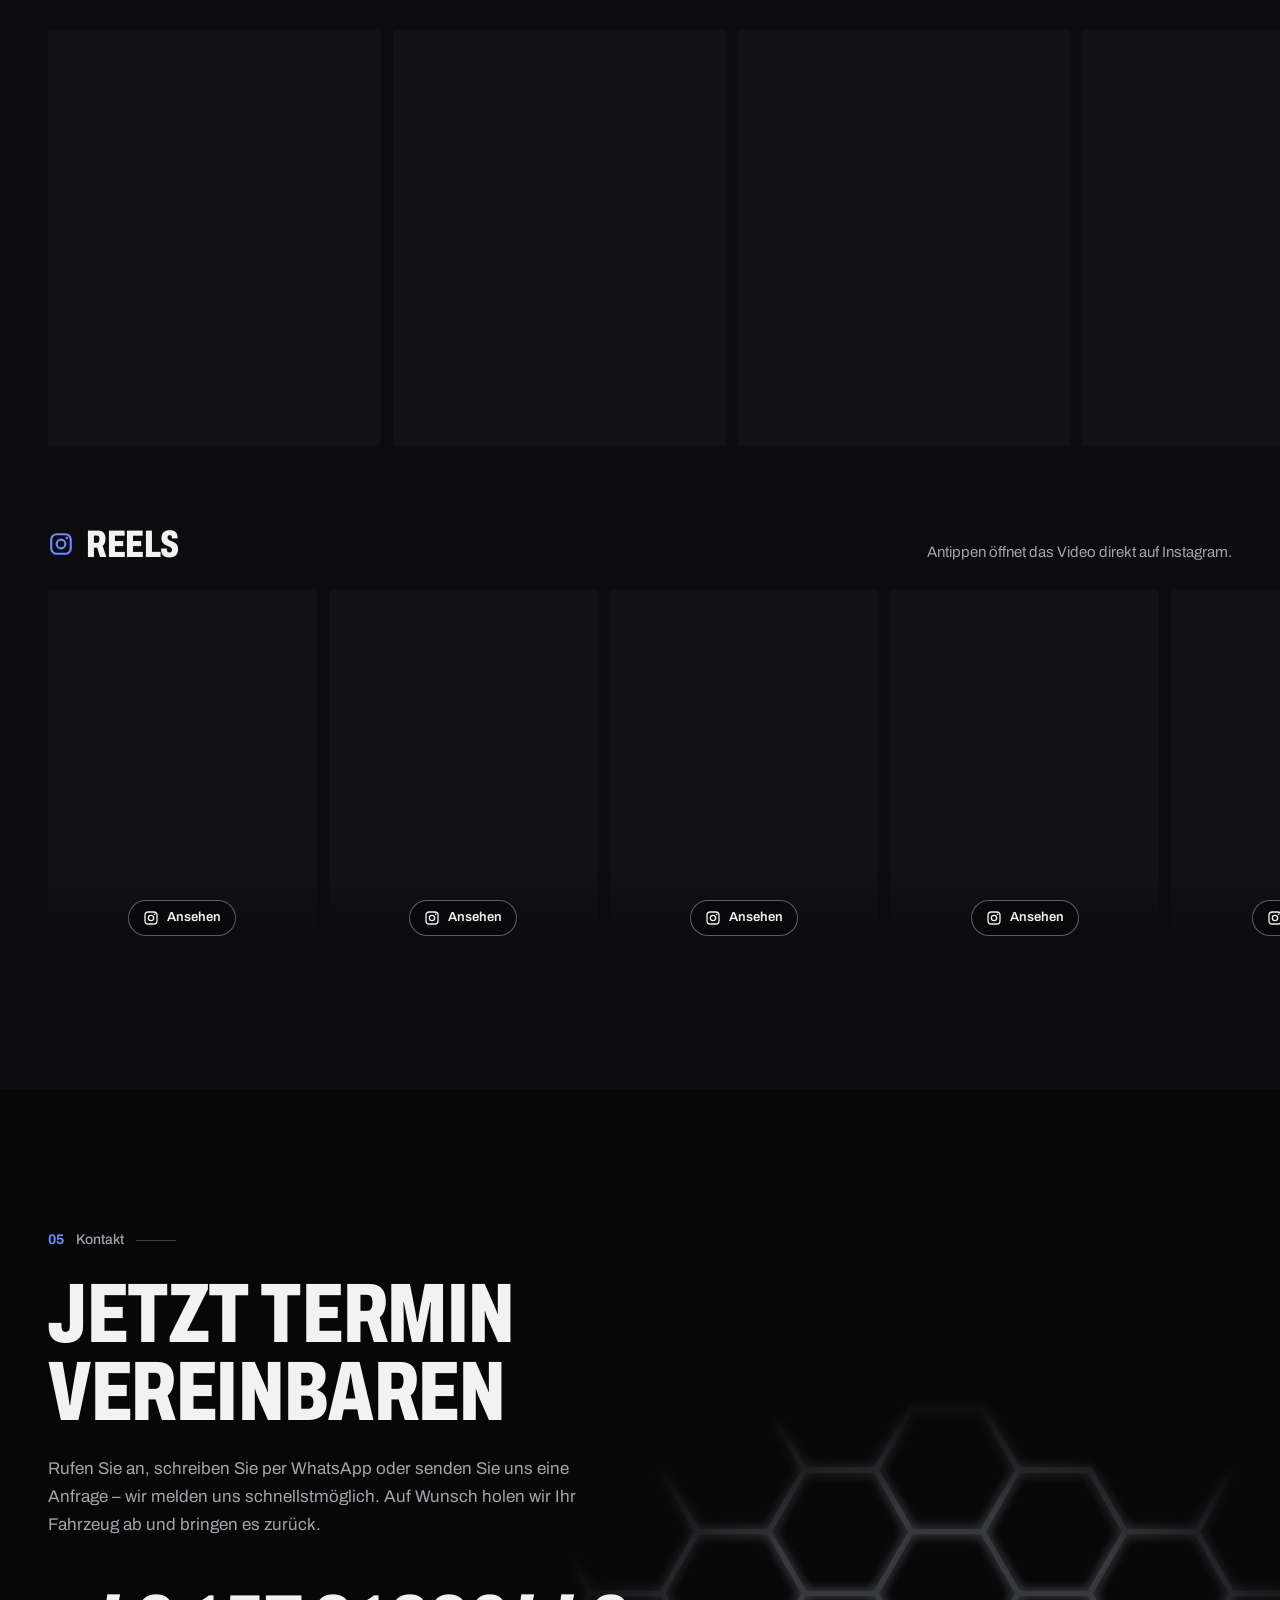
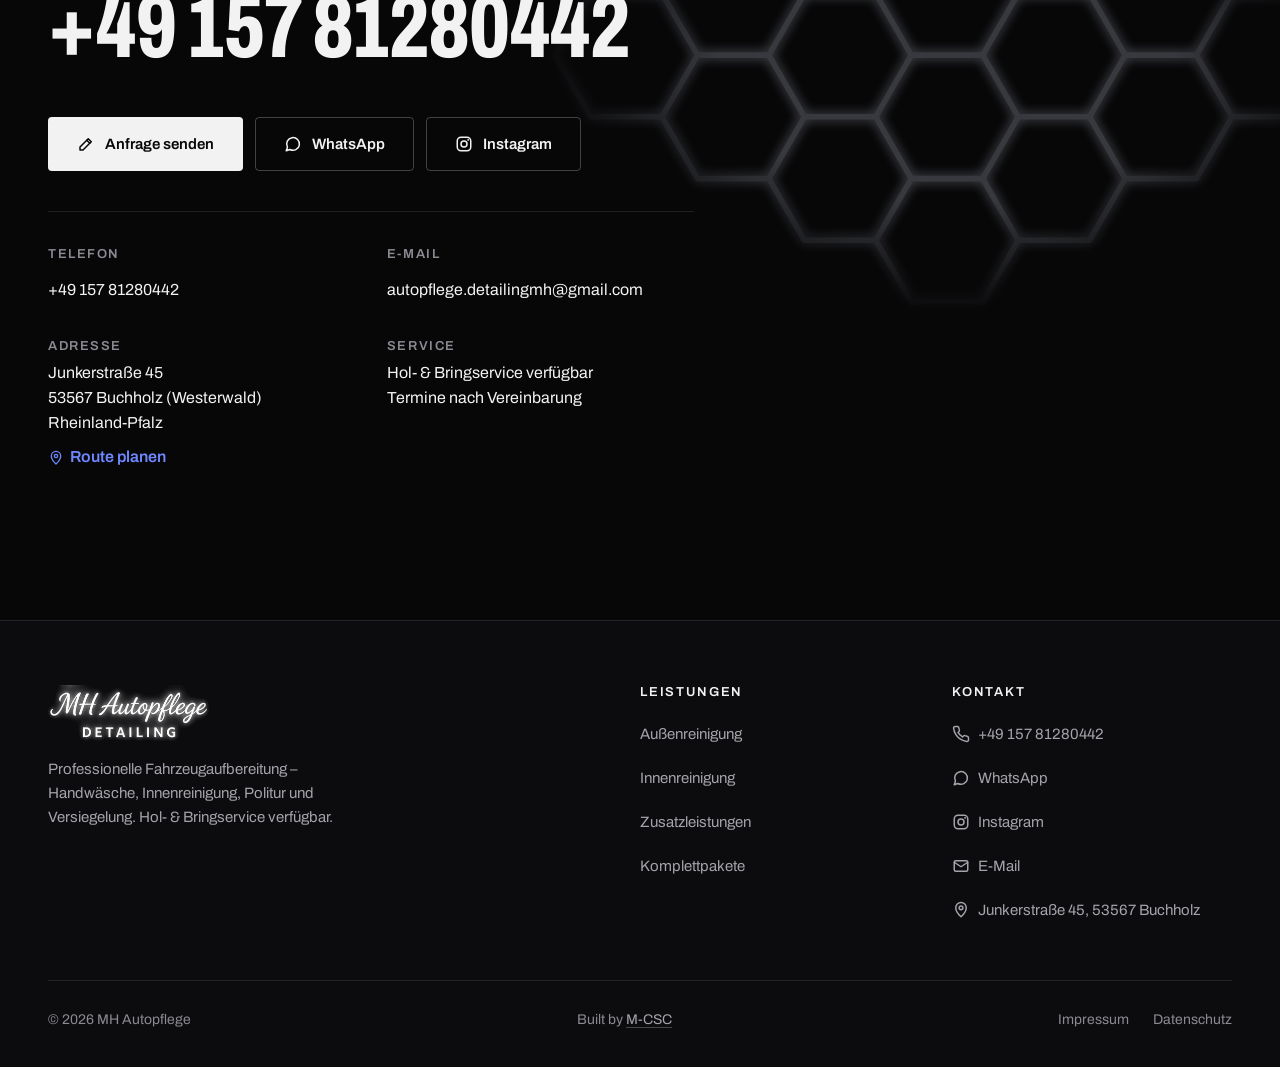
==== commit 7a35f40a: "Anfrageformular als Popup (FormSubmit), Kontaktdaten, Bildhöhen - Popup-Formular über alle "Termin v" ====
--- a/index.html
+++ b/index.html
@@ -3,10 +3,10 @@
 <head>
   <meta charset="utf-8">
   <meta name="viewport" content="width=device-width, initial-scale=1, viewport-fit=cover">
-  <meta http-equiv="Content-Security-Policy" content="default-src 'self'; img-src 'self' data:; media-src 'self'; font-src 'self'; style-src 'self'; script-src 'self'; object-src 'none'; base-uri 'self'; form-action 'self'">
+  <meta http-equiv="Content-Security-Policy" content="default-src 'self'; img-src 'self' data:; media-src 'self'; font-src 'self'; style-src 'self'; script-src 'self'; object-src 'none'; base-uri 'self'; form-action 'self' https://formsubmit.co">
   <meta name="referrer" content="strict-origin-when-cross-origin">
   <title>MH Autopflege – Fahrzeugaufbereitung &amp; Detailing</title>
-  <meta name="description" content="MH Autopflege in Buchholz (Westerwald): professionelle Fahrzeugaufbereitung – Handwäsche, Innenreinigung, Politur, Versiegelung. Hol- &amp; Bringservice verfügbar. Termin per Telefon oder WhatsApp: 0157 81280442.">
+  <meta name="description" content="MH Autopflege in Buchholz (Westerwald): professionelle Fahrzeugaufbereitung – Handwäsche, Innenreinigung, Politur, Versiegelung. Hol- &amp; Bringservice verfügbar. Termin per Telefon, WhatsApp oder Anfrageformular: +49 157 81280442.">
   <meta name="theme-color" content="#070708">
   <meta property="og:type" content="website">
   <meta property="og:title" content="MH Autopflege – Fahrzeugaufbereitung &amp; Detailing">
@@ -31,6 +31,8 @@
     <symbol id="i-car" viewBox="0 0 24 24"><g fill="none" stroke="currentColor" stroke-width="2" stroke-linecap="round" stroke-linejoin="round"><path d="M5 17H3v-5l2-5h14l2 5v5h-2"/><path d="M5 12h14"/><circle cx="7.5" cy="17" r="2"/><circle cx="16.5" cy="17" r="2"/></g></symbol>
     <symbol id="i-mail" viewBox="0 0 24 24"><g fill="none" stroke="currentColor" stroke-width="2" stroke-linecap="round" stroke-linejoin="round"><rect x="3" y="5" width="18" height="14" rx="2"/><path d="m3 7 9 6 9-6"/></g></symbol>
     <symbol id="i-pin" viewBox="0 0 24 24"><g fill="none" stroke="currentColor" stroke-width="2" stroke-linecap="round" stroke-linejoin="round"><path d="M12 21s7-6.2 7-12a7 7 0 1 0-14 0c0 5.8 7 12 7 12z"/><circle cx="12" cy="9" r="2.5"/></g></symbol>
+    <symbol id="i-close" viewBox="0 0 24 24"><path d="M6 6l12 12M18 6 6 18" fill="none" stroke="currentColor" stroke-width="2" stroke-linecap="round"/></symbol>
+    <symbol id="i-form" viewBox="0 0 24 24"><g fill="none" stroke="currentColor" stroke-width="2" stroke-linecap="round" stroke-linejoin="round"><path d="M4 20h4L19 9l-4-4L4 16z"/><path d="M13 7l4 4"/></g></symbol>
     <symbol id="i-clock" viewBox="0 0 24 24"><g fill="none" stroke="currentColor" stroke-width="2" stroke-linecap="round"><circle cx="12" cy="12" r="9"/><path d="M12 7v5l3 2"/></g></symbol>
   </svg>
 
@@ -53,7 +55,7 @@
           <li><a class="nav__link" href="#galerie">Galerie</a></li>
           <li><a class="nav__link" href="#kontakt">Kontakt</a></li>
         </ul>
-        <a class="btn btn--primary btn--sm" href="#kontakt">Termin vereinbaren</a>
+        <a class="btn btn--primary btn--sm" href="#kontakt" data-open-form>Termin vereinbaren</a>
       </nav>
     </div>
   </header>
@@ -79,7 +81,7 @@
         <div class="hero__row">
           <p class="hero__text">Bei MH Autopflege sind wir leidenschaftlich auf die Fahrzeugreinigung spezialisiert – mit dem Ziel, Wert und Aussehen Ihres Fahrzeugs zu maximieren.</p>
           <div class="hero__actions">
-            <a class="btn btn--primary" href="#kontakt">Jetzt Termin vereinbaren <svg class="arrow" aria-hidden="true"><use href="#i-arrow"/></svg></a>
+            <a class="btn btn--primary" href="#kontakt" data-open-form>Jetzt Termin vereinbaren <svg class="arrow" aria-hidden="true"><use href="#i-arrow"/></svg></a>
             <a class="btn btn--outline" href="#leistungen">Leistungen &amp; Preise</a>
           </div>
         </div>
@@ -125,7 +127,7 @@
             <li class="about__stat"><strong>1.200</strong><span>Fahrzeuge gepflegt</span></li>
             <li class="about__stat about__stat--text"><strong>Hol- &amp; Bring&shy;service</strong><span>Zuverlässig, hochwertig</span></li>
           </ul>
-          <a class="btn btn--primary" href="#kontakt">Jetzt Termin vereinbaren <svg class="arrow" aria-hidden="true"><use href="#i-arrow"/></svg></a>
+          <a class="btn btn--primary" href="#kontakt" data-open-form>Jetzt Termin vereinbaren <svg class="arrow" aria-hidden="true"><use href="#i-arrow"/></svg></a>
         </div>
       </div>
     </section>
@@ -269,7 +271,7 @@
               <p><b>Innen</b>Basisreinigung mit Saugen &amp; Oberflächenpflege</p>
             </div>
             <p class="pkg__price"><small>ab</small>150&nbsp;€</p>
-            <a class="pkg__cta" href="#kontakt" aria-label="Paket Kleinwagen anfragen"><svg aria-hidden="true"><use href="#i-arrow"/></svg></a>
+            <a class="pkg__cta" href="#kontakt" data-open-form data-service="Komplettpaket Kleinwagen" aria-label="Paket Kleinwagen anfragen"><svg aria-hidden="true"><use href="#i-arrow"/></svg></a>
           </li>
           <li class="pkg">
             <div class="pkg__head">
@@ -281,7 +283,7 @@
               <p><b>Innen</b>Intensive Innenreinigung inkl. Teppiche &amp; Kunststoffpflege</p>
             </div>
             <p class="pkg__price"><small>ab</small>200&nbsp;€</p>
-            <a class="pkg__cta" href="#kontakt" aria-label="Paket Mittelklasse anfragen"><svg aria-hidden="true"><use href="#i-arrow"/></svg></a>
+            <a class="pkg__cta" href="#kontakt" data-open-form data-service="Komplettpaket Mittelklasse" aria-label="Paket Mittelklasse anfragen"><svg aria-hidden="true"><use href="#i-arrow"/></svg></a>
           </li>
           <li class="pkg">
             <div class="pkg__head">
@@ -293,7 +295,7 @@
               <p><b>Innen</b>Intensive Innenreinigung inkl. Polsterpflege + große Ladefläche / Kofferraum</p>
             </div>
             <p class="pkg__price"><small>ab</small>250&nbsp;€</p>
-            <a class="pkg__cta" href="#kontakt" aria-label="Paket SUV / Transporter anfragen"><svg aria-hidden="true"><use href="#i-arrow"/></svg></a>
+            <a class="pkg__cta" href="#kontakt" data-open-form data-service="Komplettpaket SUV / Transporter" aria-label="Paket SUV / Transporter anfragen"><svg aria-hidden="true"><use href="#i-arrow"/></svg></a>
           </li>
         </ul>
       </div>
@@ -378,18 +380,31 @@
         <div>
           <p class="idx"><b>05</b> Kontakt</p>
           <h2 class="display display-lg">Jetzt Termin vereinbaren</h2>
-          <p class="lead">Rufen Sie an oder schreiben Sie per WhatsApp – wir melden uns schnellstmöglich. Auf Wunsch holen wir Ihr Fahrzeug ab und bringen es zurück.</p>
-          <a class="contact__phone" href="tel:+4915781280442">0157 81280442</a>
+          <p class="lead">Rufen Sie an, schreiben Sie per WhatsApp oder senden Sie uns eine Anfrage – wir melden uns schnellstmöglich. Auf Wunsch holen wir Ihr Fahrzeug ab und bringen es zurück.</p>
+          <a class="contact__phone" href="tel:+4915781280442">+49 157 81280442</a>
           <div class="contact__actions">
-            <a class="btn btn--primary" href="https://wa.me/4915781280442?text=Hallo%20MH%20Autopflege%2C%20ich%20m%C3%B6chte%20gerne%20einen%20Termin%20vereinbaren." target="_blank" rel="noopener noreferrer"><svg aria-hidden="true"><use href="#i-wa"/></svg> WhatsApp schreiben</a>
+            <a class="btn btn--primary" href="mailto:autopflege.detailingmh@gmail.com?subject=Terminanfrage" data-open-form><svg aria-hidden="true"><use href="#i-form"/></svg> Anfrage senden</a>
+            <a class="btn btn--outline" href="https://wa.me/4915781280442?text=Hallo%20MH%20Autopflege%2C%20ich%20m%C3%B6chte%20gerne%20einen%20Termin%20vereinbaren." target="_blank" rel="noopener noreferrer"><svg aria-hidden="true"><use href="#i-wa"/></svg> WhatsApp</a>
             <a class="btn btn--outline" href="https://www.instagram.com/mh_autopflege" target="_blank" rel="noopener noreferrer"><svg aria-hidden="true"><use href="#i-ig"/></svg> Instagram</a>
           </div>
-          <ul class="contact__facts">
-            <li><svg aria-hidden="true"><use href="#i-car"/></svg>Hol- &amp; Bringservice verfügbar</li>
-            <li><svg aria-hidden="true"><use href="#i-clock"/></svg>Termine nach Vereinbarung</li>
-            <li><svg aria-hidden="true"><use href="#i-pin"/></svg>53567 Buchholz (Westerwald)</li>
-            <li><svg aria-hidden="true"><use href="#i-mail"/></svg><a href="mailto:autopflege.detailingmh@gmail.com">autopflege.detailingmh@gmail.com</a></li>
-          </ul>
+          <dl class="contact__details">
+            <div>
+              <dt>Telefon</dt>
+              <dd><a href="tel:+4915781280442">+49 157 81280442</a></dd>
+            </div>
+            <div>
+              <dt>E-Mail</dt>
+              <dd><a href="mailto:autopflege.detailingmh@gmail.com">autopflege.detailingmh@gmail.com</a></dd>
+            </div>
+            <div>
+              <dt>Adresse</dt>
+              <dd>Junkerstraße 45<br>53567 Buchholz (Westerwald)<br>Rheinland-Pfalz<br><a class="contact__route" href="https://www.google.com/maps/search/?api=1&amp;query=Junkerstra%C3%9Fe%2045%2C%2053567%20Buchholz%20(Westerwald)" target="_blank" rel="noopener noreferrer"><svg aria-hidden="true"><use href="#i-pin"/></svg>Route planen</a></dd>
+            </div>
+            <div>
+              <dt>Service</dt>
+              <dd>Hol- &amp; Bringservice verfügbar<br>Termine nach Vereinbarung</dd>
+            </div>
+          </dl>
         </div>
         <img class="contact__logo" src="assets/img/brand/logo.webp" width="720" height="506" loading="lazy" decoding="async" alt="Logo MH Autopflege Detailing">
       </div>
@@ -413,11 +428,11 @@
         </nav>
         <div class="footer-col">
           <h2>Kontakt</h2>
-          <a href="tel:+4915781280442"><svg aria-hidden="true"><use href="#i-phone"/></svg>0157 81280442</a>
+          <a href="tel:+4915781280442"><svg aria-hidden="true"><use href="#i-phone"/></svg>+49 157 81280442</a>
           <a href="https://wa.me/4915781280442" target="_blank" rel="noopener noreferrer"><svg aria-hidden="true"><use href="#i-wa"/></svg>WhatsApp</a>
           <a href="https://www.instagram.com/mh_autopflege" target="_blank" rel="noopener noreferrer"><svg aria-hidden="true"><use href="#i-ig"/></svg>Instagram</a>
           <a href="mailto:autopflege.detailingmh@gmail.com"><svg aria-hidden="true"><use href="#i-mail"/></svg>E-Mail</a>
-          <span><svg aria-hidden="true"><use href="#i-pin"/></svg>Buchholz (Westerwald)</span>
+          <span><svg aria-hidden="true"><use href="#i-pin"/></svg>Junkerstraße 45, 53567 Buchholz</span>
         </div>
       </div>
       <div class="site-footer__bottom">
@@ -431,6 +446,105 @@
     </div>
   </footer>
 
+  <!-- Anfrage-Formular (Popup). Versand wie bei Hage Bedachungen über FormSubmit (formsubmit.co)
+       an autopflege.detailingmh@gmail.com, danach Weiterleitung auf danke.html (siehe DOKU.md). -->
+  <dialog class="modal" id="anfrage" aria-labelledby="anfrage-title">
+    <div class="modal__scroll">
+      <div class="modal__head">
+        <div>
+          <p class="idx"><b>MH</b> Anfrage</p>
+          <h2 class="display display-md" id="anfrage-title">Termin anfragen</h2>
+          <p class="modal__lead">Kurz ausfüllen und absenden – wir melden uns schnellstmöglich bei Ihnen.</p>
+        </div>
+        <button class="modal__close" type="button" data-close aria-label="Formular schließen"><svg aria-hidden="true"><use href="#i-close"/></svg></button>
+      </div>
+
+      <form class="form" id="anfrage-form" action="https://formsubmit.co/autopflege.detailingmh@gmail.com" method="POST" novalidate>
+        <input type="hidden" name="_subject" value="Neue Terminanfrage – MH Autopflege">
+        <input type="hidden" name="_captcha" value="false">
+        <input type="hidden" name="_template" value="table">
+        <input type="hidden" name="_next" value="" data-next>
+        <input class="form__honey" type="text" name="_honey" tabindex="-1" autocomplete="off" aria-hidden="true">
+
+        <div class="form__grid">
+          <div class="field">
+            <label for="f-name">Name <span aria-hidden="true">*</span></label>
+            <input id="f-name" name="name" type="text" autocomplete="name" required minlength="2" aria-describedby="f-name-err">
+            <p class="field__error" id="f-name-err" hidden>Bitte geben Sie Ihren Namen an.</p>
+          </div>
+          <div class="field">
+            <label for="f-tel">Telefon <span aria-hidden="true">*</span></label>
+            <input id="f-tel" name="telefon" type="tel" autocomplete="tel" inputmode="tel" required aria-describedby="f-tel-err">
+            <p class="field__error" id="f-tel-err" hidden>Bitte geben Sie eine Telefonnummer an, unter der wir Sie erreichen.</p>
+          </div>
+          <div class="field">
+            <label for="f-mail">E-Mail <span class="field__opt">optional</span></label>
+            <input id="f-mail" name="email" type="email" autocomplete="email" inputmode="email" aria-describedby="f-mail-err">
+            <p class="field__error" id="f-mail-err" hidden>Bitte prüfen Sie die E-Mail-Adresse (z.&nbsp;B. name@beispiel.de).</p>
+          </div>
+          <div class="field">
+            <label for="f-car">Fahrzeug <span class="field__opt">optional</span></label>
+            <input id="f-car" name="fahrzeug" type="text" placeholder="z.&nbsp;B. BMW M2" autocomplete="off">
+          </div>
+          <div class="field field--full">
+            <label for="f-service">Gewünschte Leistung</label>
+            <select id="f-service" name="leistung">
+              <option value="">Bitte wählen</option>
+              <optgroup label="Außenreinigung">
+                  <option>Handwäsche</option>
+                  <option>Lackreinigung & Politur</option>
+                  <option>Nanoversiegelung</option>
+                  <option>Scheinwerferaufbereitung</option>
+              </optgroup>
+              <optgroup label="Innenreinigung">
+                  <option>Basis-Innenreinigung</option>
+                  <option>Intensive Innenreinigung</option>
+                  <option>Polsterreinigung</option>
+                  <option>Lederpflege</option>
+                  <option>Geruchsentfernung</option>
+              </optgroup>
+              <optgroup label="Komplettpakete">
+                  <option>Komplettpaket Kleinwagen</option>
+                  <option>Komplettpaket Mittelklasse</option>
+                  <option>Komplettpaket SUV / Transporter</option>
+              </optgroup>
+              <optgroup label="Zusatzleistungen">
+                  <option>Motorreinigung</option>
+                  <option>Felgenversiegelung</option>
+                  <option>Cabrio-Verdeckpflege</option>
+              </optgroup>
+              <option>Sonstiges / Beratung</option>
+            </select>
+          </div>
+          <div class="field">
+            <label for="f-date">Wunschtermin <span class="field__opt">optional</span></label>
+            <input id="f-date" name="wunschtermin" type="text" placeholder="z.&nbsp;B. Samstag vormittags" autocomplete="off">
+          </div>
+          <div class="field field--check">
+            <input id="f-pickup" name="hol_bringservice" type="checkbox" value="Ja, gewünscht">
+            <label for="f-pickup">Hol- &amp; Bringservice gewünscht</label>
+          </div>
+          <div class="field field--full">
+            <label for="f-msg">Nachricht <span class="field__opt">optional</span></label>
+            <textarea id="f-msg" name="nachricht" rows="4" placeholder="Was dürfen wir für Ihr Fahrzeug tun?"></textarea>
+          </div>
+          <div class="field field--full field--consent">
+            <div class="field--check">
+              <input id="f-consent" type="checkbox" required aria-describedby="f-consent-err">
+              <label for="f-consent">Ich habe die <a href="datenschutz.html#kontaktformular" target="_blank" rel="noopener">Datenschutzerklärung</a> zur Kenntnis genommen. <span aria-hidden="true">*</span></label>
+            </div>
+            <p class="field__error" id="f-consent-err" hidden>Bitte bestätigen Sie den Hinweis zum Datenschutz.</p>
+          </div>
+        </div>
+
+        <div class="form__actions">
+          <button class="btn btn--primary" type="submit" data-submit><svg aria-hidden="true"><use href="#i-form"/></svg> <span data-submit-label>Anfrage senden</span></button>
+        </div>
+        <p class="form__alt">Lieber direkt? <a href="tel:+4915781280442">Anrufen</a> oder <a href="https://wa.me/4915781280442?text=Hallo%20MH%20Autopflege%2C%20ich%20m%C3%B6chte%20gerne%20einen%20Termin%20vereinbaren." target="_blank" rel="noopener noreferrer">per WhatsApp schreiben</a>.</p>
+      </form>
+    </div>
+  </dialog>
+
   <!-- Handy: feste Aktionsleiste (erscheint nach dem Hero) -->
   <div class="mobilebar" data-mobilebar>
     <a class="mobilebar__btn" href="tel:+4915781280442"><svg aria-hidden="true"><use href="#i-phone"/></svg>Anrufen</a>
--- a/assets/css/style.css
+++ b/assets/css/style.css
@@ -603,6 +603,17 @@
 }
 .price-note { margin-top: var(--space-4); font-size: 0.9375rem; color: var(--color-text-subtle); max-width: 80ch; }
 
+/* Desktop: Bilder füllen die ganze Höhe neben der Preisliste (kein Leerraum) */
+@media (min-width: 901px) {
+  .panel { align-items: stretch; }
+  .mosaic { grid-auto-rows: minmax(0, 1fr); min-height: 440px; height: 100%; }
+  .mosaic .media img { position: absolute; inset: 0; } /* Bilder bestimmen die Höhe nicht mit */
+  .mosaic .media,
+  .mosaic--portrait .media,
+  .mosaic--single .media { aspect-ratio: auto; height: 100%; min-height: 0; }
+  .mosaic--portrait { grid-template-columns: 1fr; }
+}
+
 @media (max-width: 900px) {
   .panel { grid-template-columns: 1fr; }
   .mosaic--single .media { aspect-ratio: 16 / 10; }
@@ -938,6 +949,22 @@
 .contact__facts svg { width: 18px; height: 18px; color: var(--color-accent); }
 .contact__facts a { display: inline-flex; align-items: center; min-height: 44px; overflow-wrap: anywhere; transition: color var(--dur-fast); }
 .contact__facts a:hover { color: var(--color-text); }
+.contact__details {
+  display: grid;
+  grid-template-columns: repeat(2, minmax(0, 1fr));
+  gap: var(--space-3) var(--space-4);
+  margin: var(--space-5) 0 0;
+  padding-top: var(--space-4);
+  border-top: 1px solid var(--color-line);
+}
+.contact__details dt { margin-bottom: 4px; font-size: 0.8125rem; font-weight: 600; letter-spacing: 0.12em; text-transform: uppercase; color: var(--color-text-subtle); }
+.contact__details dd { margin: 0; color: var(--color-text); line-height: 1.55; overflow-wrap: anywhere; }
+.contact__details a { transition: color var(--dur-fast); }
+.contact__details dd > a { display: inline-flex; align-items: center; min-height: 44px; }
+.contact__details a:hover { color: var(--color-accent); }
+.contact__route { display: inline-flex; align-items: center; gap: 6px; min-height: 44px; color: var(--color-accent); font-weight: 600; }
+.contact__route svg { width: 16px; height: 16px; }
+@media (max-width: 560px) { .contact__details { grid-template-columns: 1fr; } }
 .contact__logo { justify-self: center; width: min(420px, 100%); height: auto; filter: drop-shadow(0 0 28px rgba(150, 170, 255, 0.18)); }
 
 @media (max-width: 900px) {
@@ -1017,6 +1044,8 @@
 .legal p + p { margin-top: 12px; }
 .legal ul { list-style: disc; padding-left: 20px; margin-top: 8px; }
 .legal a { color: var(--color-accent); text-decoration: underline; text-underline-offset: 3px; }
+.thanks .lead { margin-top: var(--space-2); }
+.thanks__actions { display: flex; flex-wrap: wrap; gap: 12px; margin-top: var(--space-5); }
 .legal__meta { margin-top: calc(var(--space-2) * -1); margin-bottom: var(--space-4); color: var(--color-text-subtle); }
 .legal strong { color: var(--color-text); }
 .legal .todo { padding: 1px 6px; border-radius: 2px; background: rgba(111, 135, 255, 0.16); color: #c6d0ff; }
@@ -1026,6 +1055,105 @@
   border-left: 2px solid var(--color-accent);
   background: var(--color-surface);
 }
+
+/* ---------- Anfrage-Popup ---------- */
+html.modal-open { overflow: hidden; }
+.modal {
+  width: min(680px, calc(100% - 32px));
+  max-width: none;
+  max-height: calc(100dvh - 48px);
+  padding: 0;
+  border: 1px solid var(--color-line-strong);
+  border-radius: 10px;
+  background: var(--color-bg-alt);
+  color: var(--color-text);
+  overflow: hidden;
+  box-shadow: 0 30px 80px rgba(0, 0, 0, 0.6);
+}
+.modal::backdrop { background: rgba(0, 0, 0, 0.72); backdrop-filter: blur(4px); }
+.modal[open] { animation: modal-in 320ms var(--ease-out); }
+.modal[open]::backdrop { animation: fade-in 320ms var(--ease-out); }
+@keyframes modal-in { from { opacity: 0; transform: translateY(16px) scale(0.98); } to { opacity: 1; transform: none; } }
+@keyframes fade-in { from { opacity: 0; } to { opacity: 1; } }
+.modal__scroll { max-height: calc(100dvh - 48px); overflow-y: auto; overscroll-behavior: contain; padding: clamp(24px, 4vw, 40px); }
+.modal__head { display: flex; align-items: flex-start; justify-content: space-between; gap: var(--space-3); margin-bottom: var(--space-4); }
+.modal__head .idx { margin-bottom: 12px; }
+.modal__lead { margin-top: 12px; color: var(--color-text-muted); max-width: 48ch; }
+.modal__close {
+  flex: none;
+  display: grid;
+  place-items: center;
+  width: 44px;
+  height: 44px;
+  border: 1px solid var(--color-line-strong);
+  border-radius: 50%;
+  background: transparent;
+  transition: border-color var(--dur-fast), background-color var(--dur-fast);
+}
+.modal__close:hover { border-color: var(--color-text); background: rgba(255, 255, 255, 0.05); }
+.modal__close svg { width: 20px; height: 20px; }
+.modal__done { padding: var(--space-2) 0; }
+.modal__done:focus { outline: none; }
+
+.form__grid { display: grid; grid-template-columns: repeat(2, minmax(0, 1fr)); gap: 18px var(--space-3); }
+.field { display: flex; flex-direction: column; gap: 6px; }
+.field--full { grid-column: 1 / -1; }
+.field label { font-size: 0.875rem; font-weight: 600; }
+.field label span[aria-hidden] { color: var(--color-accent); }
+.field__opt { margin-left: 4px; font-weight: 400; color: var(--color-text-subtle); }
+.field input,
+.field select,
+.field textarea {
+  width: 100%;
+  min-height: 52px;
+  padding: 0 14px;
+  border: 1px solid var(--color-line-strong);
+  border-radius: var(--radius);
+  background: var(--color-surface);
+  color: var(--color-text);
+  font: inherit;
+  font-size: 1rem; /* 16px: verhindert Zoom auf iOS */
+  transition: border-color var(--dur-fast), box-shadow var(--dur-fast);
+}
+.field textarea { min-height: 110px; padding: 12px 14px; resize: vertical; }
+.field select { appearance: none; padding-right: 40px; background-image: url("data:image/svg+xml,%3Csvg xmlns='http://www.w3.org/2000/svg' viewBox='0 0 24 24' fill='none' stroke='%23a3a3ab' stroke-width='2' stroke-linecap='round' stroke-linejoin='round'%3E%3Cpath d='m6 9 6 6 6-6'/%3E%3C/svg%3E"); background-repeat: no-repeat; background-position: right 14px center; background-size: 18px; }
+.field select option, .field select optgroup { background: var(--color-surface); color: var(--color-text); }
+.field input::placeholder, .field textarea::placeholder { color: var(--color-text-subtle); }
+.field input:focus, .field select:focus, .field textarea:focus { outline: none; border-color: var(--color-accent); box-shadow: 0 0 0 3px rgba(111, 135, 255, 0.25); }
+.field [aria-invalid="true"] { border-color: #ff7b7b; }
+.field__error { font-size: 0.8125rem; color: #ff9a9a; }
+.field--check { flex-direction: row; align-items: center; gap: 12px; min-height: 52px; align-self: end; }
+.field--check input { flex: none; width: 22px; min-height: 22px; height: 22px; padding: 0; accent-color: var(--color-accent); }
+.field--check label { font-weight: 500; cursor: pointer; }
+.form__honey { display: none !important; }
+.field--consent { gap: 4px; }
+.field--consent .field--check { align-self: stretch; min-height: 44px; align-items: flex-start; }
+.field--consent .field--check input { margin-top: 2px; }
+.field--consent label { font-size: 0.875rem; font-weight: 400; color: var(--color-text-muted); line-height: 1.5; }
+.field--consent label a { color: var(--color-text); text-decoration: underline; text-underline-offset: 3px; }
+.form__alt { margin-top: var(--space-2); font-size: 0.875rem; color: var(--color-text-subtle); }
+.form__alt a { color: var(--color-text-muted); text-decoration: underline; text-underline-offset: 3px; }
+.form__alt a:hover { color: var(--color-text); }
+.btn:disabled { opacity: 0.6; cursor: progress; }
+.form__note { margin-top: var(--space-3); font-size: 0.8125rem; line-height: 1.55; color: var(--color-text-subtle); }
+.form__note a { color: var(--color-text-muted); text-decoration: underline; text-underline-offset: 3px; }
+.form__actions { display: flex; flex-wrap: wrap; gap: 12px; margin-top: var(--space-3); }
+
+@media (max-width: 560px) {
+  .modal {
+    width: 100%;
+    max-height: 94dvh;
+    margin: auto 0 0;
+    border-radius: 14px 14px 0 0;
+    border-bottom: 0;
+  }
+  .modal[open] { animation: sheet-in 360ms var(--ease-out); }
+  .modal__scroll { max-height: 94dvh; padding: 22px 20px calc(24px + env(safe-area-inset-bottom)); }
+  .form__grid { grid-template-columns: 1fr; gap: 14px; }
+  .field--check { align-self: start; }
+  .form__actions .btn { flex: 1 1 100%; }
+}
+@keyframes sheet-in { from { transform: translateY(100%); } to { transform: none; } }
 
 /* ---------- Handy: Tabs kurz, Aktionsleiste ---------- */
 @media (max-width: 560px) {
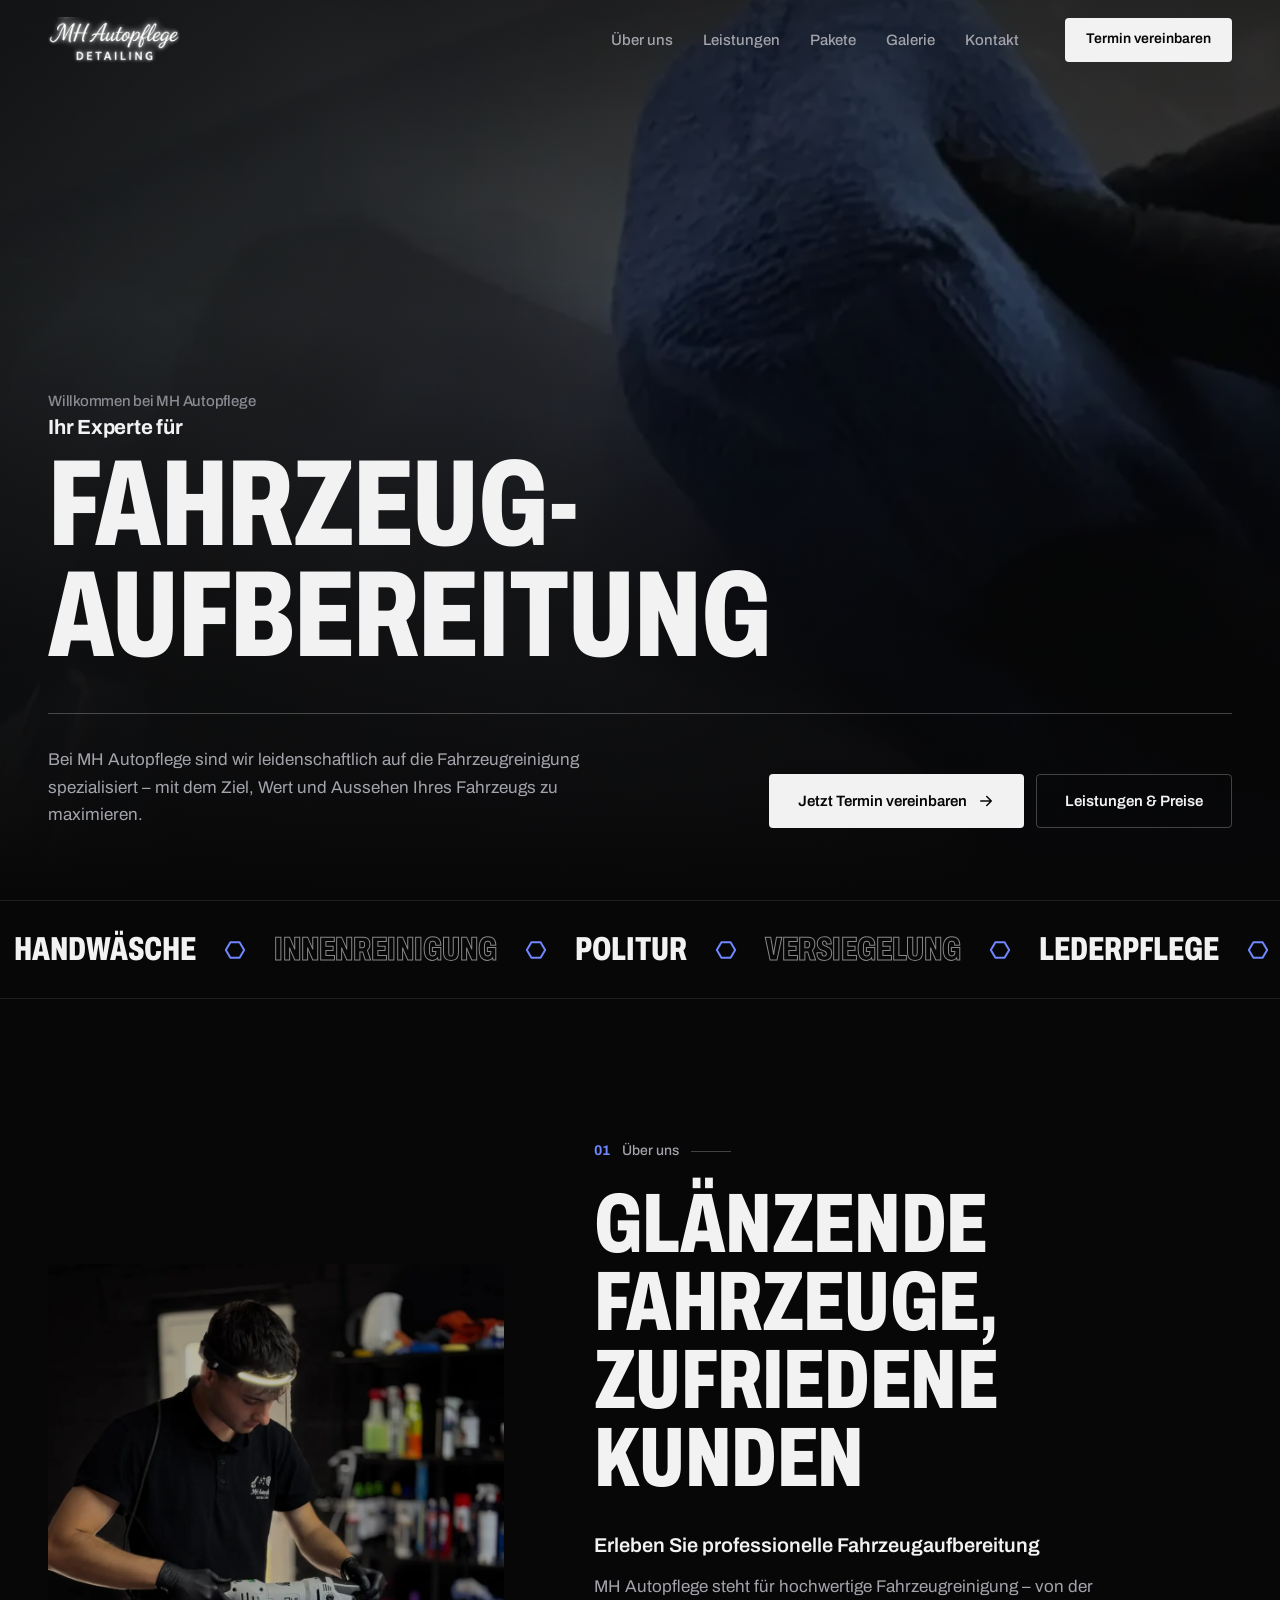
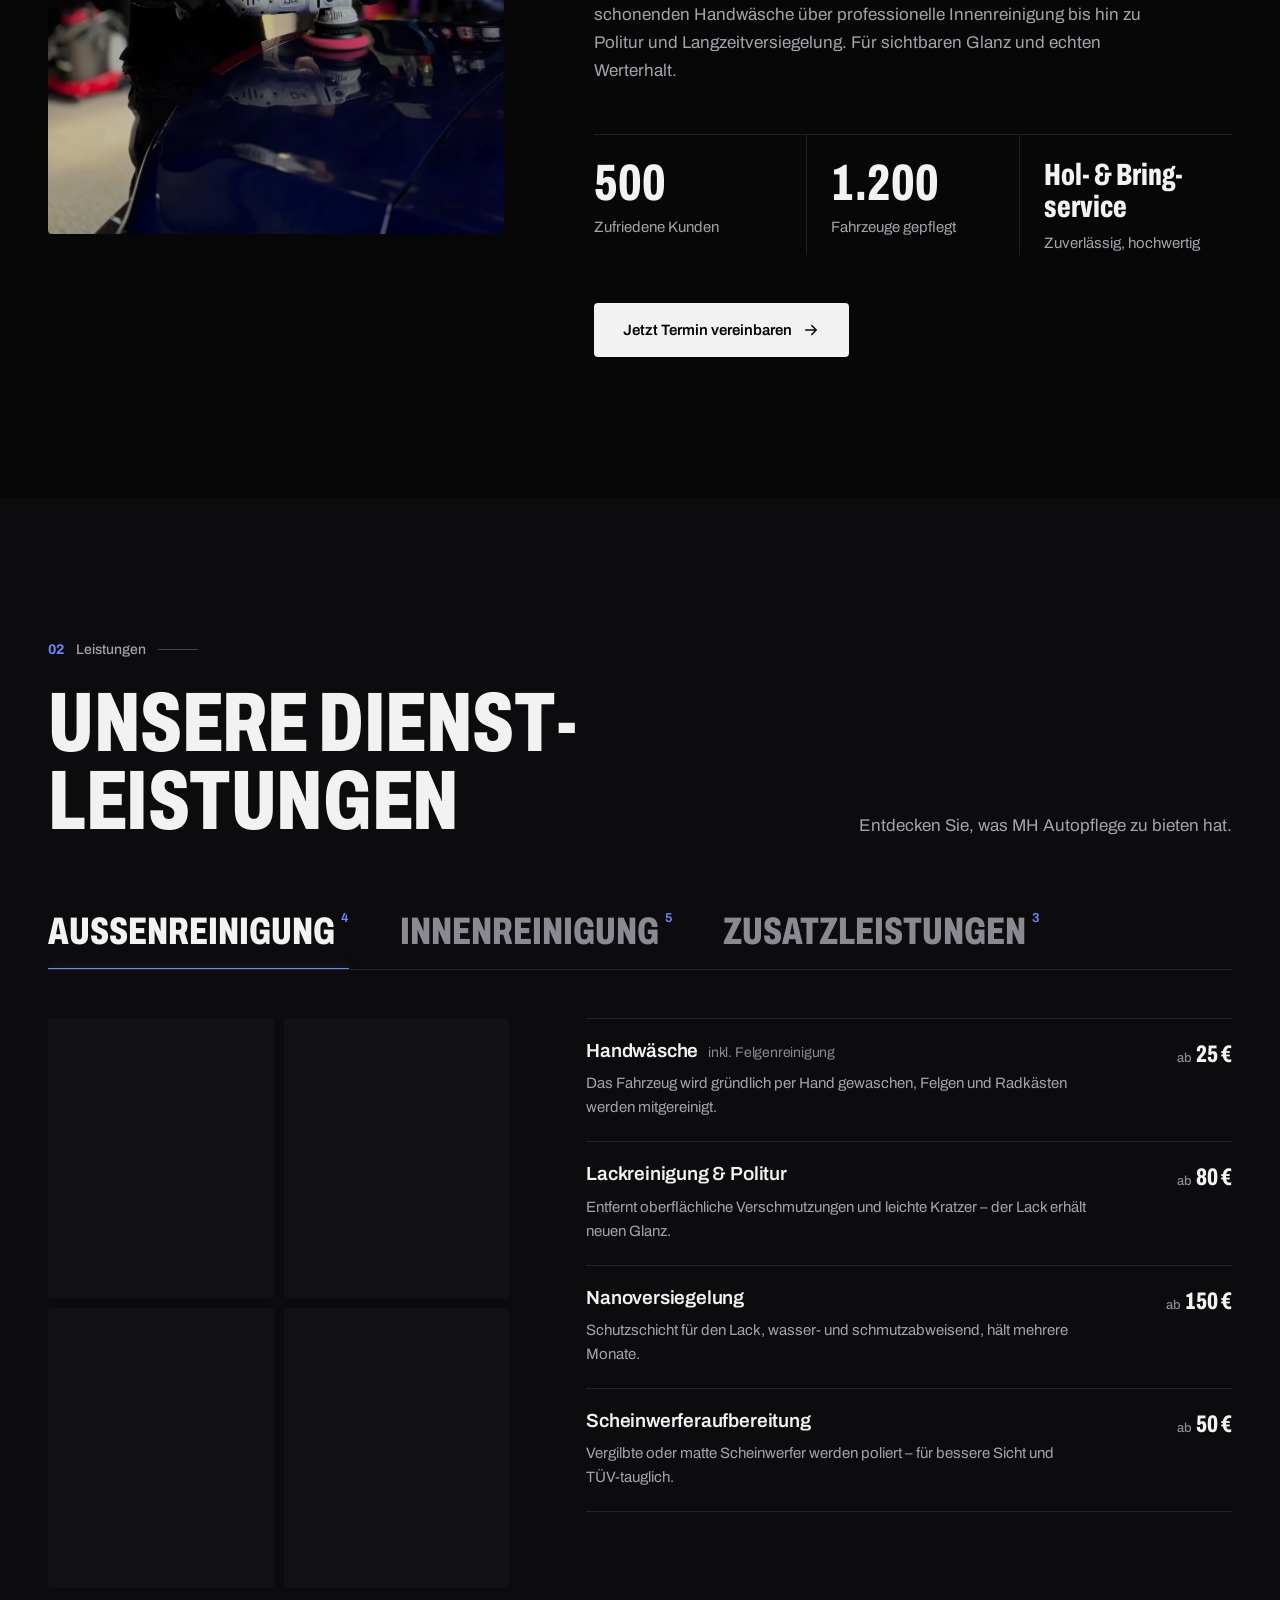
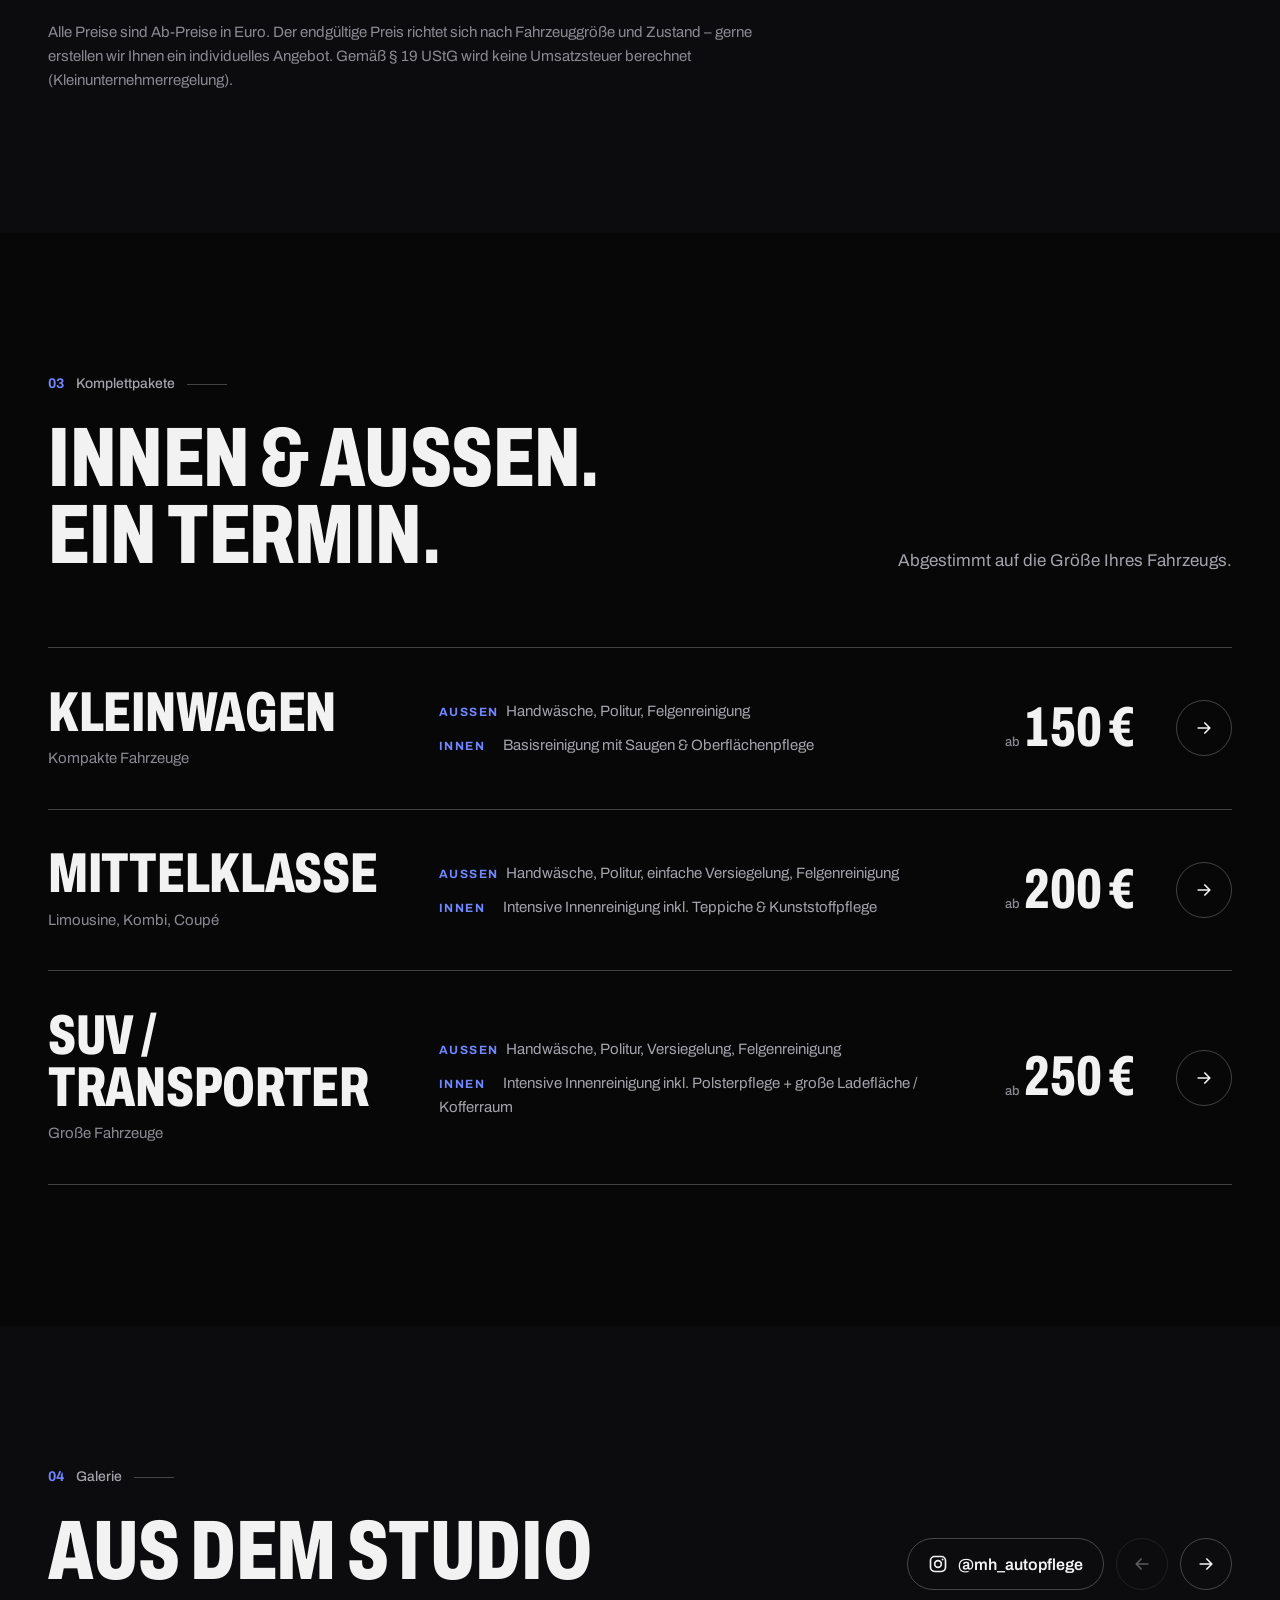
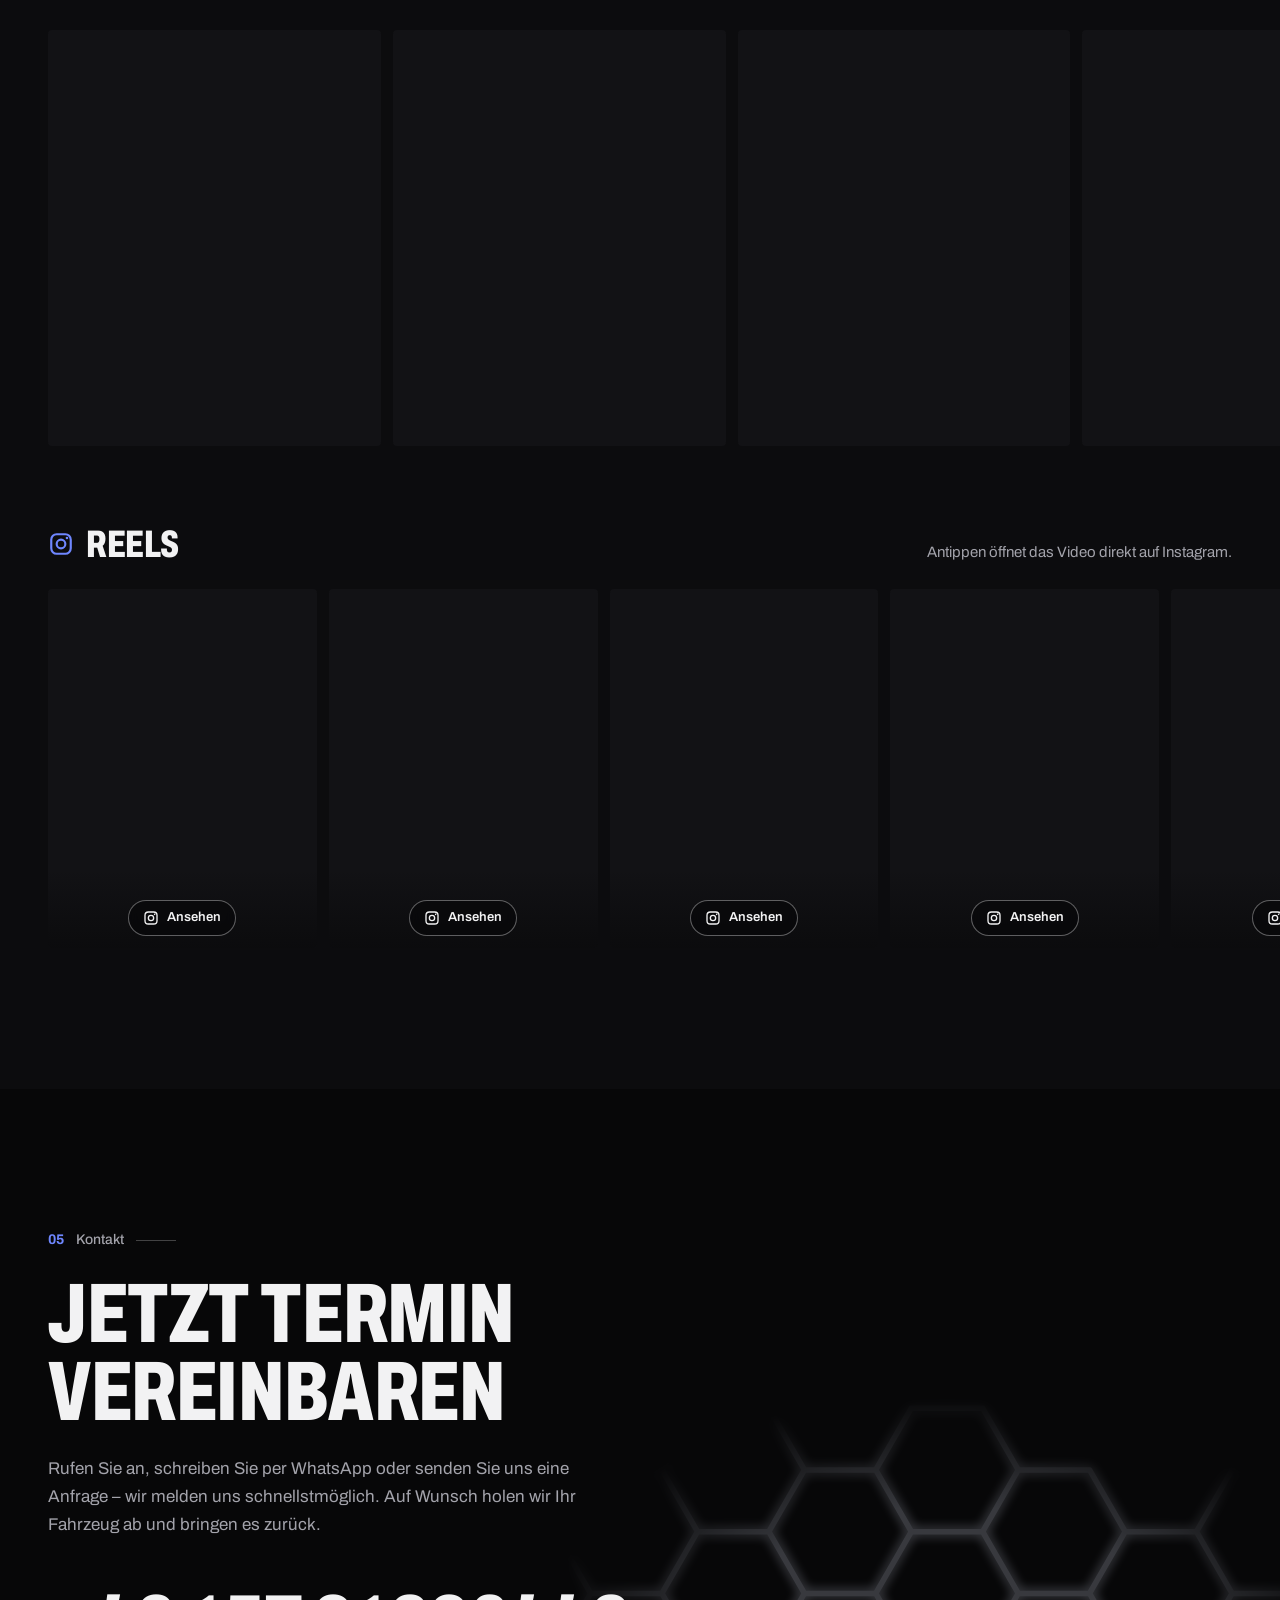
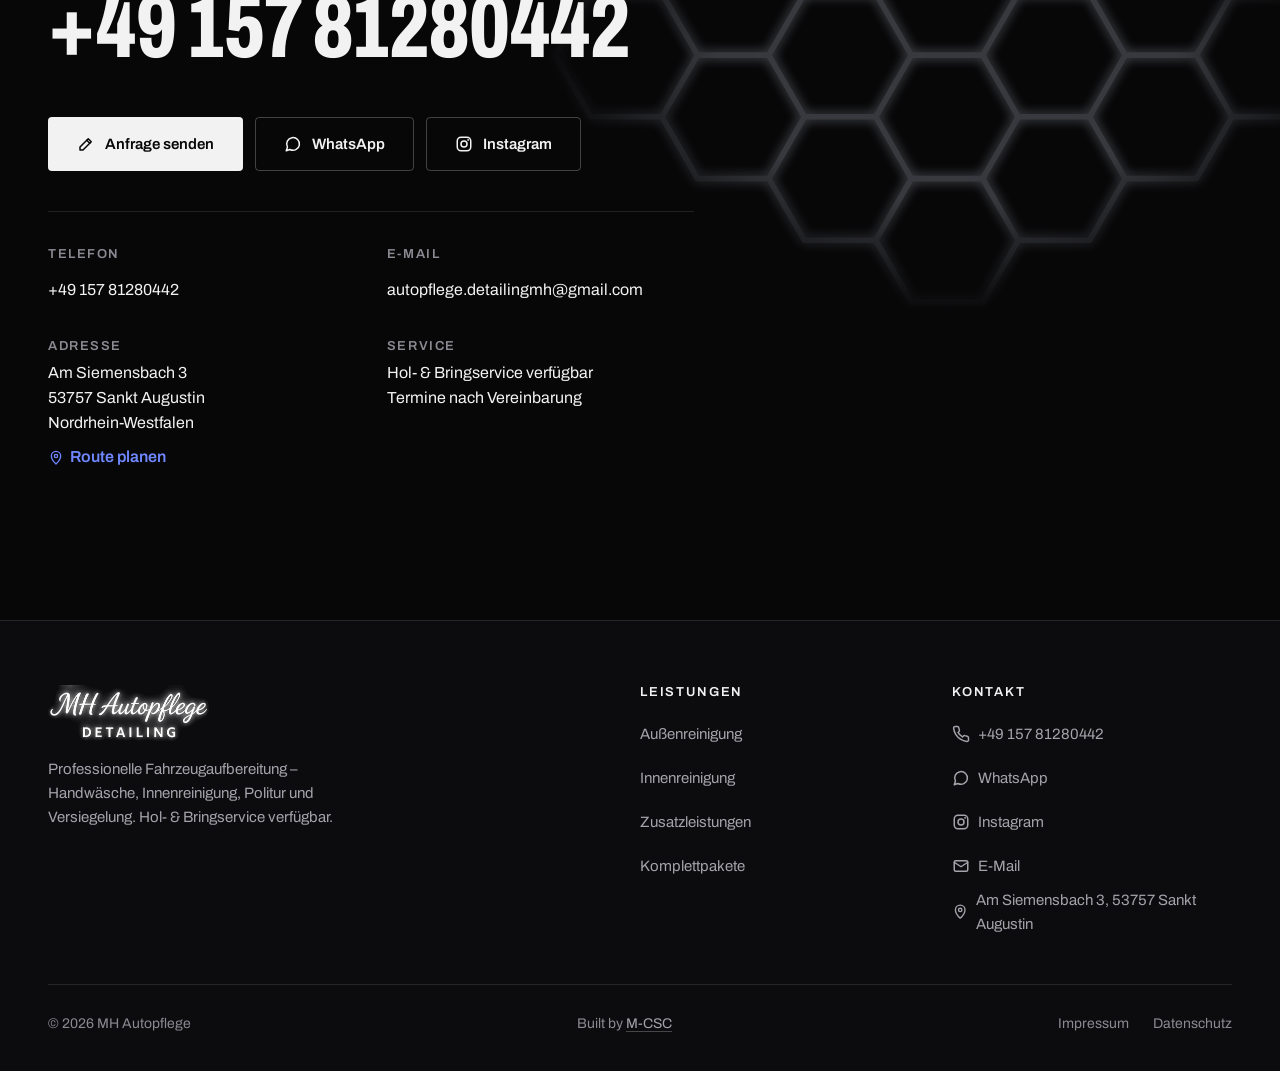
==== commit f28b161e: "Neue Adresse: Am Siemensbach 3, 53757 Sankt Augustin Kontaktbereich, Footer, "Route planen", Meta-Be" ====
--- a/index.html
+++ b/index.html
@@ -6,7 +6,7 @@
   <meta http-equiv="Content-Security-Policy" content="default-src 'self'; img-src 'self' data:; media-src 'self'; font-src 'self'; style-src 'self'; script-src 'self'; object-src 'none'; base-uri 'self'; form-action 'self' https://formsubmit.co">
   <meta name="referrer" content="strict-origin-when-cross-origin">
   <title>MH Autopflege – Fahrzeugaufbereitung &amp; Detailing</title>
-  <meta name="description" content="MH Autopflege in Buchholz (Westerwald): professionelle Fahrzeugaufbereitung – Handwäsche, Innenreinigung, Politur, Versiegelung. Hol- &amp; Bringservice verfügbar. Termin per Telefon, WhatsApp oder Anfrageformular: +49 157 81280442.">
+  <meta name="description" content="MH Autopflege in Sankt Augustin: professionelle Fahrzeugaufbereitung – Handwäsche, Innenreinigung, Politur, Versiegelung. Hol- &amp; Bringservice verfügbar. Termin per Telefon, WhatsApp oder Anfrageformular: +49 157 81280442.">
   <meta name="theme-color" content="#070708">
   <meta property="og:type" content="website">
   <meta property="og:title" content="MH Autopflege – Fahrzeugaufbereitung &amp; Detailing">
@@ -398,7 +398,7 @@
             </div>
             <div>
               <dt>Adresse</dt>
-              <dd>Junkerstraße 45<br>53567 Buchholz (Westerwald)<br>Rheinland-Pfalz<br><a class="contact__route" href="https://www.google.com/maps/search/?api=1&amp;query=Junkerstra%C3%9Fe%2045%2C%2053567%20Buchholz%20(Westerwald)" target="_blank" rel="noopener noreferrer"><svg aria-hidden="true"><use href="#i-pin"/></svg>Route planen</a></dd>
+              <dd>Am Siemensbach 3<br>53757 Sankt Augustin<br>Nordrhein-Westfalen<br><a class="contact__route" href="https://www.google.com/maps/search/?api=1&amp;query=Am%20Siemensbach%203%2C%2053757%20Sankt%20Augustin" target="_blank" rel="noopener noreferrer"><svg aria-hidden="true"><use href="#i-pin"/></svg>Route planen</a></dd>
             </div>
             <div>
               <dt>Service</dt>
@@ -432,7 +432,7 @@
           <a href="https://wa.me/4915781280442" target="_blank" rel="noopener noreferrer"><svg aria-hidden="true"><use href="#i-wa"/></svg>WhatsApp</a>
           <a href="https://www.instagram.com/mh_autopflege" target="_blank" rel="noopener noreferrer"><svg aria-hidden="true"><use href="#i-ig"/></svg>Instagram</a>
           <a href="mailto:autopflege.detailingmh@gmail.com"><svg aria-hidden="true"><use href="#i-mail"/></svg>E-Mail</a>
-          <span><svg aria-hidden="true"><use href="#i-pin"/></svg>Junkerstraße 45, 53567 Buchholz</span>
+          <span><svg aria-hidden="true"><use href="#i-pin"/></svg>Am Siemensbach 3, 53757 Sankt Augustin</span>
         </div>
       </div>
       <div class="site-footer__bottom">
